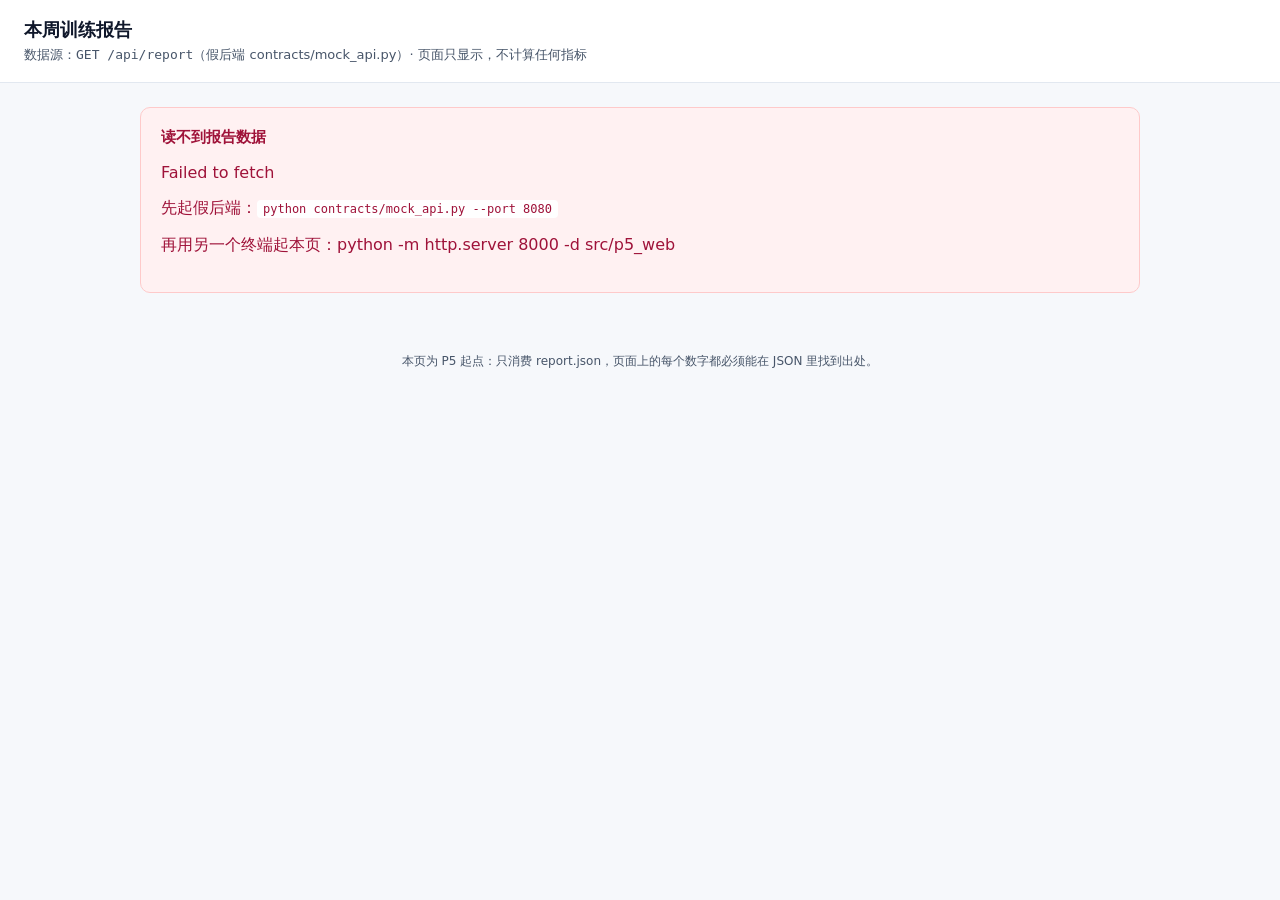
==== src/p5_web/index.html @ ac896aaf "feat(p5): 前端起点页 + P3/P4/P5 模块说明（队友今天就能开工） - src/p5_web/index.html：读 /api/report 渲染 headline/指标/风险/下周" ====
<!DOCTYPE html>
<html lang="zh-CN">
<head>
<meta charset="utf-8">
<meta name="viewport" content="width=device-width, initial-scale=1">
<title>运动生理闭环智能体 · 报告页（P5 起点）</title>
<style>
  :root { --ink:#0f172a; --soft:#475569; --line:#e2e8f0; --bg:#f6f8fb; --accent:#0b5fff;
          --high:#dc2626; --med:#d97706; --low:#059669; }
  * { box-sizing: border-box; }
  body { margin:0; font-family:"Segoe UI","Microsoft YaHei",system-ui,sans-serif; color:var(--ink); background:var(--bg); }
  header { background:#fff; border-bottom:1px solid var(--line); padding:18px 24px; }
  header h1 { margin:0; font-size:18px; }
  header p { margin:4px 0 0; color:var(--soft); font-size:13px; }
  main { max-width:1040px; margin:24px auto 60px; padding:0 20px; display:grid; gap:16px; }
  .card { background:#fff; border:1px solid var(--line); border-radius:10px; padding:20px; }
  .headline { font-size:22px; font-weight:700; line-height:1.45; margin:0 0 10px; }
  .badges { display:flex; gap:8px; flex-wrap:wrap; }
  .badge { font-size:12px; padding:3px 10px; border-radius:999px; border:1px solid var(--line); color:var(--soft); }
  .badge.high { border-color:var(--high); color:var(--high); }
  .badge.medium { border-color:var(--med); color:var(--med); }
  .badge.low { border-color:var(--low); color:var(--low); }
  .metrics { display:grid; grid-template-columns:repeat(auto-fit,minmax(150px,1fr)); gap:12px; }
  .metric { border:1px solid var(--line); border-radius:8px; padding:12px 14px; }
  .metric .k { font-size:12px; color:var(--soft); }
  .metric .v { font-size:22px; font-weight:700; margin-top:4px; }
  .metric .u { font-size:12px; color:var(--soft); margin-left:3px; font-weight:400; }
  h2 { font-size:15px; margin:0 0 14px; }
  .risk { border-left:3px solid var(--line); padding:10px 14px; margin-bottom:12px; background:#fbfcfe; border-radius:0 8px 8px 0; }
  .risk.high { border-left-color:var(--high); }
  .risk.medium { border-left-color:var(--med); }
  .risk.low { border-left-color:var(--low); }
  .risk .t { font-weight:600; margin-bottom:6px; }
  .risk .t code { font:12px ui-monospace,Consolas,monospace; background:#eef2f7; padding:1px 6px; border-radius:4px; margin-right:8px; }
  .risk .e { font-size:13px; color:var(--soft); line-height:1.6; }
  .risk .a { font-size:13px; margin-top:6px; }
  .error { border-color:#fecaca; background:#fff1f2; color:#9f1239; }
  .error code { background:#fff; padding:2px 6px; border-radius:4px; font-size:12px; }
  table { width:100%; border-collapse:collapse; font-size:13px; }
  th, td { text-align:left; padding:8px 10px; border-bottom:1px solid var(--line); }
  th { color:var(--soft); font-weight:600; }
  footer { text-align:center; color:var(--soft); font-size:12px; padding:0 20px 30px; }
</style>
</head>
<body>
<header>
  <h1>本周训练报告</h1>
  <p>数据源：<code>GET /api/report</code>（假后端 contracts/mock_api.py）· 页面只显示，不计算任何指标</p>
</header>

<main id="app">
  <section class="card"><p>正在读取 report.json …</p></section>
</main>

<footer>本页为 P5 起点：只消费 report.json，页面上的每个数字都必须能在 JSON 里找到出处。</footer>

<script>
// P5 约定：不自己算指标，只渲染 /api/report 返回的内容。
const API = "http://127.0.0.1:8080/api/report";
const app = document.getElementById("app");

const LEVEL_CN = { high: "高危", medium: "注意", low: "提示" };
const STATUS_CN = { undertrained: "训练不足", optimal: "负荷合理", high: "负荷偏高", danger: "高危" };

function el(tag, cls, text) {
  const node = document.createElement(tag);
  if (cls) node.className = cls;
  if (text !== undefined) node.textContent = text;
  return node;
}

function metricCard(label, value, unit) {
  const box = el("div", "metric");
  box.appendChild(el("div", "k", label));
  const v = el("div", "v", String(value));
  if (unit) v.appendChild(el("span", "u", unit));
  box.appendChild(v);
  return box;
}

function riskCard(risk) {
  const box = el("div", "risk " + (risk.level || "low"));
  const title = el("div", "t");
  title.appendChild(el("code", null, risk.rule_id));
  title.appendChild(document.createTextNode(risk.title || ""));
  box.appendChild(title);
  if (risk.evidence) {
    box.appendChild(el("div", "e", risk.evidence.clause + "（依据：" + risk.evidence.source + "）"));
  }
  if (risk.action) box.appendChild(el("div", "a", "→ " + risk.action));
  return box;
}

function render(report) {
  app.innerHTML = "";

  const top = el("section", "card");
  top.appendChild(el("p", "headline", report.summary.headline));
  const badges = el("div", "badges");
  badges.appendChild(el("span", "badge " + report.summary.risk_level, "风险等级：" + (LEVEL_CN[report.summary.risk_level] || report.summary.risk_level)));
  badges.appendChild(el("span", "badge", "负荷状态：" + (STATUS_CN[report.summary.load_status] || report.summary.load_status)));
  badges.appendChild(el("span", "badge", "窗口：" + report.metrics.window.start + " ~ " + report.metrics.window.end));
  top.appendChild(badges);
  app.appendChild(top);

  const m = el("section", "card");
  m.appendChild(el("h2", null, "关键指标"));
  const grid = el("div", "metrics");
  grid.appendChild(metricCard("ACWR（EWMA）", report.metrics.load.acwr_ewma.toFixed(2), ""));
  grid.appendChild(metricCard("周 TRIMP", Math.round(report.metrics.load.trimp_week), ""));
  grid.appendChild(metricCard("VO₂max", report.metrics.capacity.vo2max.value.toFixed(1), "ml/kg/min"));
  grid.appendChild(metricCard("静息心率偏差", (report.metrics.recovery.resting_hr_delta > 0 ? "+" : "") + report.metrics.recovery.resting_hr_delta, "bpm"));
  m.appendChild(grid);
  app.appendChild(m);

  const risks = el("section", "card");
  risks.appendChild(el("h2", null, "本周风险（" + report.risks.length + " 条）"));
  report.risks.forEach(r => risks.appendChild(riskCard(r)));
  app.appendChild(risks);

  const plan = el("section", "card");
  plan.appendChild(el("h2", null, "下周安排"));
  const table = el("table");
  const head = el("tr");
  ["日期", "类型", "时长(分)", "目标配速(s/km)", "依据"].forEach(h => head.appendChild(el("th", null, h)));
  table.appendChild(head);
  (report.plan.days || []).forEach(d => {
    const tr = el("tr");
    tr.appendChild(el("td", null, d.date));
    tr.appendChild(el("td", null, d.kind));
    tr.appendChild(el("td", null, String(d.duration_min)));
    tr.appendChild(el("td", null, d.target_pace_s_per_km === null ? "—" : String(d.target_pace_s_per_km)));
    tr.appendChild(el("td", null, (d.rules || []).join(" ")));
    table.appendChild(tr);
  });
  plan.appendChild(table);
  app.appendChild(plan);
}

function renderError(message) {
  app.innerHTML = "";
  const box = el("section", "card error");
  box.appendChild(el("h2", null, "读不到报告数据"));
  box.appendChild(el("p", null, message));
  const tip = el("p", null, "先起假后端：");
  tip.appendChild(el("code", null, "python contracts/mock_api.py --port 8080"));
  box.appendChild(tip);
  box.appendChild(el("p", null, "再用另一个终端起本页：python -m http.server 8000 -d src/p5_web"));
  app.appendChild(box);
}

fetch(API)
  .then(r => { if (!r.ok) throw new Error("HTTP " + r.status); return r.json(); })
  .then(render)
  .catch(err => renderError(String(err && err.message || err)));
</script>
</body>
</html>
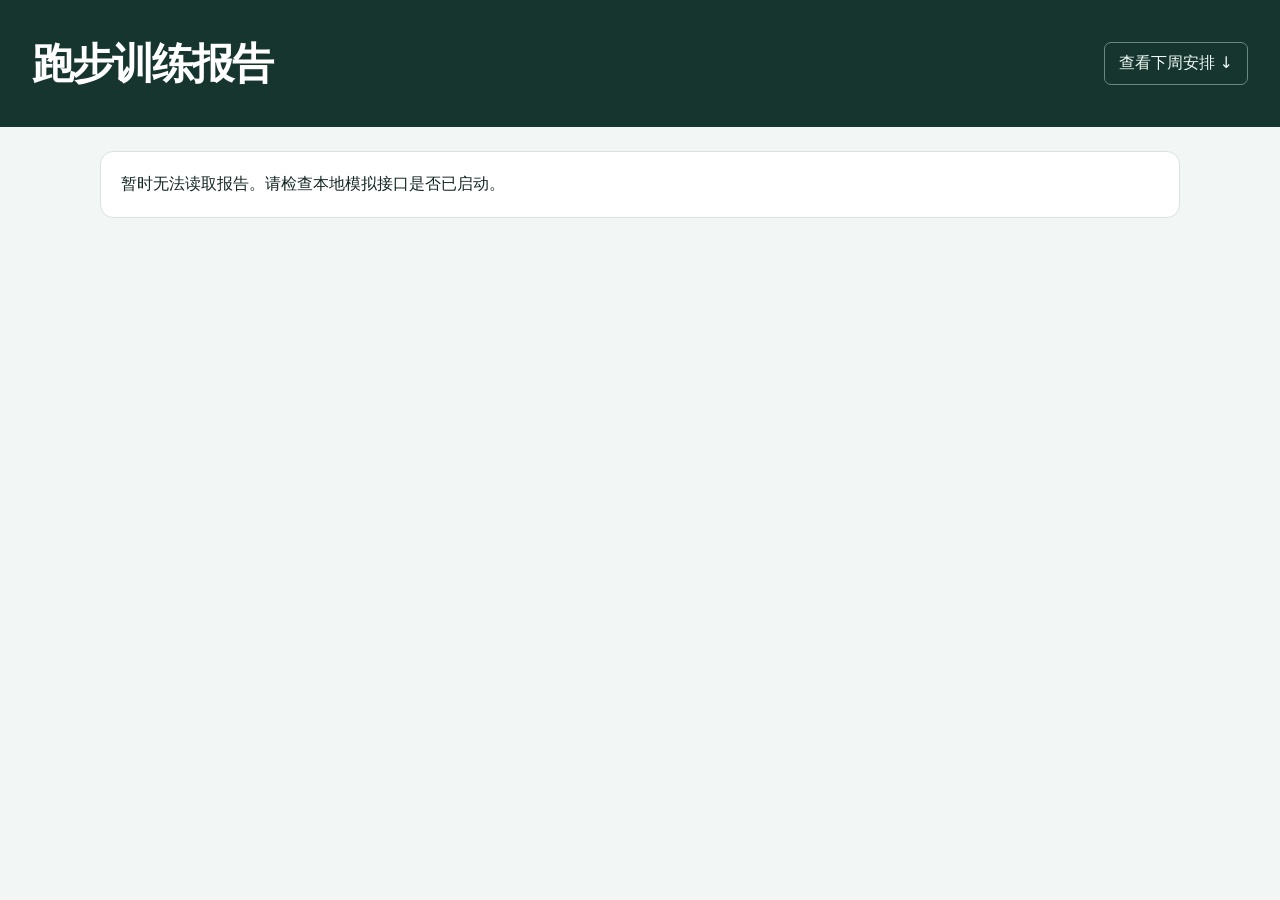
==== commit 7e1495b5: "feat(p5): add local CSV import and offline training dashboard" ====
--- a/src/p5_web/index.html
+++ b/src/p5_web/index.html
@@ -1,158 +1,81 @@
-<!DOCTYPE html>
+<!doctype html>
 <html lang="zh-CN">
 <head>
-<meta charset="utf-8">
-<meta name="viewport" content="width=device-width, initial-scale=1">
-<title>运动生理闭环智能体 · 报告页（P5 起点）</title>
-<style>
-  :root { --ink:#0f172a; --soft:#475569; --line:#e2e8f0; --bg:#f6f8fb; --accent:#0b5fff;
-          --high:#dc2626; --med:#d97706; --low:#059669; }
-  * { box-sizing: border-box; }
-  body { margin:0; font-family:"Segoe UI","Microsoft YaHei",system-ui,sans-serif; color:var(--ink); background:var(--bg); }
-  header { background:#fff; border-bottom:1px solid var(--line); padding:18px 24px; }
-  header h1 { margin:0; font-size:18px; }
-  header p { margin:4px 0 0; color:var(--soft); font-size:13px; }
-  main { max-width:1040px; margin:24px auto 60px; padding:0 20px; display:grid; gap:16px; }
-  .card { background:#fff; border:1px solid var(--line); border-radius:10px; padding:20px; }
-  .headline { font-size:22px; font-weight:700; line-height:1.45; margin:0 0 10px; }
-  .badges { display:flex; gap:8px; flex-wrap:wrap; }
-  .badge { font-size:12px; padding:3px 10px; border-radius:999px; border:1px solid var(--line); color:var(--soft); }
-  .badge.high { border-color:var(--high); color:var(--high); }
-  .badge.medium { border-color:var(--med); color:var(--med); }
-  .badge.low { border-color:var(--low); color:var(--low); }
-  .metrics { display:grid; grid-template-columns:repeat(auto-fit,minmax(150px,1fr)); gap:12px; }
-  .metric { border:1px solid var(--line); border-radius:8px; padding:12px 14px; }
-  .metric .k { font-size:12px; color:var(--soft); }
-  .metric .v { font-size:22px; font-weight:700; margin-top:4px; }
-  .metric .u { font-size:12px; color:var(--soft); margin-left:3px; font-weight:400; }
-  h2 { font-size:15px; margin:0 0 14px; }
-  .risk { border-left:3px solid var(--line); padding:10px 14px; margin-bottom:12px; background:#fbfcfe; border-radius:0 8px 8px 0; }
-  .risk.high { border-left-color:var(--high); }
-  .risk.medium { border-left-color:var(--med); }
-  .risk.low { border-left-color:var(--low); }
-  .risk .t { font-weight:600; margin-bottom:6px; }
-  .risk .t code { font:12px ui-monospace,Consolas,monospace; background:#eef2f7; padding:1px 6px; border-radius:4px; margin-right:8px; }
-  .risk .e { font-size:13px; color:var(--soft); line-height:1.6; }
-  .risk .a { font-size:13px; margin-top:6px; }
-  .error { border-color:#fecaca; background:#fff1f2; color:#9f1239; }
-  .error code { background:#fff; padding:2px 6px; border-radius:4px; font-size:12px; }
-  table { width:100%; border-collapse:collapse; font-size:13px; }
-  th, td { text-align:left; padding:8px 10px; border-bottom:1px solid var(--line); }
-  th { color:var(--soft); font-weight:600; }
-  footer { text-align:center; color:var(--soft); font-size:12px; padding:0 20px 30px; }
-</style>
+  <meta charset="utf-8">
+  <meta name="viewport" content="width=device-width, initial-scale=1">
+  <title>跑步训练报告</title>
+  <link rel="stylesheet" href="./dashboard.css">
+  <script src="./dashboard.js" defer></script>
 </head>
 <body>
-<header>
-  <h1>本周训练报告</h1>
-  <p>数据源：<code>GET /api/report</code>（假后端 contracts/mock_api.py）· 页面只显示，不计算任何指标</p>
-</header>
-
-<main id="app">
-  <section class="card"><p>正在读取 report.json …</p></section>
-</main>
-
-<footer>本页为 P5 起点：只消费 report.json，页面上的每个数字都必须能在 JSON 里找到出处。</footer>
-
-<script>
-// P5 约定：不自己算指标，只渲染 /api/report 返回的内容。
-const API = "http://127.0.0.1:8080/api/report";
-const app = document.getElementById("app");
-
-const LEVEL_CN = { high: "高危", medium: "注意", low: "提示" };
-const STATUS_CN = { undertrained: "训练不足", optimal: "负荷合理", high: "负荷偏高", danger: "高危" };
-
-function el(tag, cls, text) {
-  const node = document.createElement(tag);
-  if (cls) node.className = cls;
-  if (text !== undefined) node.textContent = text;
-  return node;
-}
-
-function metricCard(label, value, unit) {
-  const box = el("div", "metric");
-  box.appendChild(el("div", "k", label));
-  const v = el("div", "v", String(value));
-  if (unit) v.appendChild(el("span", "u", unit));
-  box.appendChild(v);
-  return box;
-}
-
-function riskCard(risk) {
-  const box = el("div", "risk " + (risk.level || "low"));
-  const title = el("div", "t");
-  title.appendChild(el("code", null, risk.rule_id));
-  title.appendChild(document.createTextNode(risk.title || ""));
-  box.appendChild(title);
-  if (risk.evidence) {
-    box.appendChild(el("div", "e", risk.evidence.clause + "（依据：" + risk.evidence.source + "）"));
-  }
-  if (risk.action) box.appendChild(el("div", "a", "→ " + risk.action));
-  return box;
-}
-
-function render(report) {
-  app.innerHTML = "";
-
-  const top = el("section", "card");
-  top.appendChild(el("p", "headline", report.summary.headline));
-  const badges = el("div", "badges");
-  badges.appendChild(el("span", "badge " + report.summary.risk_level, "风险等级：" + (LEVEL_CN[report.summary.risk_level] || report.summary.risk_level)));
-  badges.appendChild(el("span", "badge", "负荷状态：" + (STATUS_CN[report.summary.load_status] || report.summary.load_status)));
-  badges.appendChild(el("span", "badge", "窗口：" + report.metrics.window.start + " ~ " + report.metrics.window.end));
-  top.appendChild(badges);
-  app.appendChild(top);
-
-  const m = el("section", "card");
-  m.appendChild(el("h2", null, "关键指标"));
-  const grid = el("div", "metrics");
-  grid.appendChild(metricCard("ACWR（EWMA）", report.metrics.load.acwr_ewma.toFixed(2), ""));
-  grid.appendChild(metricCard("周 TRIMP", Math.round(report.metrics.load.trimp_week), ""));
-  grid.appendChild(metricCard("VO₂max", report.metrics.capacity.vo2max.value.toFixed(1), "ml/kg/min"));
-  grid.appendChild(metricCard("静息心率偏差", (report.metrics.recovery.resting_hr_delta > 0 ? "+" : "") + report.metrics.recovery.resting_hr_delta, "bpm"));
-  m.appendChild(grid);
-  app.appendChild(m);
-
-  const risks = el("section", "card");
-  risks.appendChild(el("h2", null, "本周风险（" + report.risks.length + " 条）"));
-  report.risks.forEach(r => risks.appendChild(riskCard(r)));
-  app.appendChild(risks);
-
-  const plan = el("section", "card");
-  plan.appendChild(el("h2", null, "下周安排"));
-  const table = el("table");
-  const head = el("tr");
-  ["日期", "类型", "时长(分)", "目标配速(s/km)", "依据"].forEach(h => head.appendChild(el("th", null, h)));
-  table.appendChild(head);
-  (report.plan.days || []).forEach(d => {
-    const tr = el("tr");
-    tr.appendChild(el("td", null, d.date));
-    tr.appendChild(el("td", null, d.kind));
-    tr.appendChild(el("td", null, String(d.duration_min)));
-    tr.appendChild(el("td", null, d.target_pace_s_per_km === null ? "—" : String(d.target_pace_s_per_km)));
-    tr.appendChild(el("td", null, (d.rules || []).join(" ")));
-    table.appendChild(tr);
-  });
-  plan.appendChild(table);
-  app.appendChild(plan);
-}
-
-function renderError(message) {
-  app.innerHTML = "";
-  const box = el("section", "card error");
-  box.appendChild(el("h2", null, "读不到报告数据"));
-  box.appendChild(el("p", null, message));
-  const tip = el("p", null, "先起假后端：");
-  tip.appendChild(el("code", null, "python contracts/mock_api.py --port 8080"));
-  box.appendChild(tip);
-  box.appendChild(el("p", null, "再用另一个终端起本页：python -m http.server 8000 -d src/p5_web"));
-  app.appendChild(box);
-}
-
-fetch(API)
-  .then(r => { if (!r.ok) throw new Error("HTTP " + r.status); return r.json(); })
-  .then(render)
-  .catch(err => renderError(String(err && err.message || err)));
-</script>
+  <header class="masthead">
+    <div class="masthead-inner">
+      <h1>跑步训练报告</h1>
+      <a class="jump" href="#weekly">查看下周安排 <span aria-hidden="true">↓</span></a>
+    </div>
+  </header>
+  <main class="workspace">
+    <aside class="sidebar">
+      <section class="panel controls" id="local-controls" hidden>
+        <h2>离线演示</h2>
+        <div class="actions">
+          <button class="primary" type="button" id="demo">运行草案演示</button>
+          <button type="button" id="review">运行复核演示</button>
+        </div>
+        <details class="import-box">
+          <summary>导入自己的 CSV</summary>
+          <form id="csv-form">
+            <label>CSV 文件 <input required type="file" accept=".csv,text/csv" name="csv"></label>
+            <div class="field-grid">
+              <label>计算截止日 <input required type="date" name="as_of"></label>
+              <label>数据起始日 <input type="date" name="history_start"></label>
+              <label>静息心率 <input required type="number" name="resting_hr" inputmode="numeric"></label>
+              <label>个人最大心率 <input required type="number" name="max_hr" inputmode="numeric"></label>
+            </div>
+            <label>TRIMP 系数 <select name="trimp_profile" required><option value="">请选择</option><option value="female">女性系数</option><option value="male">男性系数</option></select></label>
+            <details class="supplements">
+              <summary>来源与补充资料</summary>
+              <label>CSV 来源 <select name="source"><option value="auto">自动识别</option><option value="middle">中间格式</option><option value="garmin">Garmin</option><option value="huawei">华为</option></select></label>
+              <label>匿名 ID <input name="athlete" value="anon_01" maxlength="40" pattern="[A-Za-z0-9_\-]+"></label>
+              <label>补充量测 JSON <input type="file" accept=".json,application/json" name="measurements"></label>
+              <label>规则上下文 JSON <input type="file" accept=".json,application/json" name="context"></label>
+            </details>
+            <button class="primary" type="submit">导入并生成报告</button>
+          </form>
+        </details>
+        <p id="run-status" class="run-status" role="status" aria-live="polite"></p>
+      </section>
+      <section id="quality" class="panel" hidden>
+        <h2>导入体检</h2><dl id="quality-stats" class="quality-stats"></dl>
+      </section>
+      <section class="panel" id="followup" hidden>
+        <h2>需要补充的信息</h2>
+        <form id="answer-form"><div id="questions"></div><button class="primary" type="submit">提交答复并复算</button></form>
+        <p id="question-note" class="muted"></p>
+      </section>
+    </aside>
+    <section class="report" id="report" aria-label="训练分析">
+      <p id="initial-error" class="panel" role="alert" hidden></p>
+      <section class="panel overview" id="overview" hidden>
+        <div class="overview-top"><div><p id="window" class="eyebrow"></p><h2 id="headline"></h2></div><span class="pill" id="decision"></span></div>
+        <div class="metrics" id="metrics"></div>
+      </section>
+      <section class="panel" id="load-panel" hidden>
+        <div class="section-title"><h2>训练负荷趋势</h2><span class="eyebrow">逐日 TRIMP</span></div>
+        <div class="chart"><canvas id="load-chart" aria-label="逐日训练负荷折线图" role="img"></canvas><p id="chart-empty" class="empty" hidden>暂无可用的负荷记录。</p></div>
+        <p class="muted">断点表示当日负荷未知，零值表示已确认无训练负荷。</p>
+        <details id="load-values"><summary>查看逐日数值</summary><ul id="load-list" class="load-list"></ul></details>
+      </section>
+      <section class="panel" id="risk-panel" hidden>
+        <div class="section-title"><h2>信号与依据</h2><span class="eyebrow" id="risk-count"></span></div>
+        <div id="risk-list"></div>
+      </section>
+      <section class="panel" id="weekly" hidden>
+        <div class="section-title"><h2>下周安排</h2><span class="eyebrow" id="week-start"></span></div>
+        <div id="week-content"></div>
+        <details id="attempts" hidden><summary>查看计划自检记录</summary><div id="attempt-list"></div></details>
+      </section>
+    </section>
+  </main>
 </body>
 </html>
--- a/src/p5_web/dashboard.css
+++ b/src/p5_web/dashboard.css
@@ -0,0 +1,98 @@
+:root {
+  color-scheme: light;
+  --ink: #142724;
+  --muted: #526866;
+  --paper: #f2f6f4;
+  --white: #fff;
+  --line: #d7e3de;
+  --brand: #0d6957;
+  --mint: #e8f6ed;
+  --warn: #8e451c;
+  --warn-bg: #fff2e5;
+  font-family: "Microsoft YaHei", "PingFang SC", system-ui, sans-serif;
+}
+*, *::before, *::after { box-sizing: border-box; }
+[hidden] { display: none !important; }
+body { margin: 0; background: var(--paper); color: var(--ink); line-height: 1.55; }
+h1, h2, h3, p { margin: 0; }
+h2 { font-size: 1.15rem; }
+h3 { font-size: 1rem; }
+a, button, input, select, summary { outline-offset: 4px; }
+:focus-visible { outline: 2px solid #187c68; }
+.masthead { background: #16352f; color: #fff; }
+.masthead-inner, .workspace { width: min(1380px, calc(100% - 64px)); margin: auto; }
+.masthead-inner { min-height: 127px; display: flex; align-items: center; justify-content: space-between; gap: 16px; }
+.masthead h1 { font-size: clamp(1.75rem, 4vw, 2.65rem); letter-spacing: -.045em; }
+.eyebrow { color: var(--muted); font-size: .8rem; font-weight: 650; letter-spacing: .06em; }
+.jump { color: #eefaf3; text-decoration: none; border: 1px solid #678a7e; padding: 8px 14px; border-radius: 7px; white-space: nowrap; }
+.workspace { display: grid; grid-template-columns: minmax(240px, 300px) minmax(0, 1fr); gap: 22px; padding: 24px 0 56px; }
+.sidebar, .report { min-width: 0; display: flex; flex-direction: column; gap: 16px; }
+.workspace.readonly { grid-template-columns: minmax(0, 1fr); max-width: 1080px; }
+.workspace.readonly .sidebar { display: none; }
+.panel { background: var(--white); border: 1px solid var(--line); border-radius: 13px; padding: 20px; }
+.actions { display: grid; gap: 8px; margin: 12px 0; }
+button { font: inherit; font-size: .9rem; font-weight: 650; color: var(--brand); border: 1px solid #adccc2; background: var(--white); padding: 8px 12px; border-radius: 7px; cursor: pointer; }
+button.primary { background: var(--brand); color: #fff; border-color: var(--brand); }
+button:hover:not(:disabled) { filter: brightness(.94); }
+button:disabled { cursor: progress; opacity: .65; }
+details > summary { cursor: pointer; color: var(--brand); font-weight: 650; }
+.import-box { border-top: 1px solid var(--line); padding-top: 12px; }
+form { display: grid; gap: 10px; margin-top: 12px; }
+label { display: grid; gap: 4px; min-width: 0; color: var(--muted); font-size: .82rem; }
+input, select { width: 100%; min-width: 0; padding: 7px; border: 1px solid var(--line); border-radius: 5px; background: #fff; font: inherit; color: var(--ink); }
+.field-grid { display: grid; grid-template-columns: 1fr 1fr; gap: 8px; }
+.supplements label, #questions label { margin-top: 8px; }
+.run-status, .muted { font-size: .84rem; color: var(--muted); }
+.run-status:not(:empty), #question-note:not(:empty) { margin-top: 10px; }
+.run-status.error { color: #9b3026; }
+.quality-stats { display: grid; grid-template-columns: 1fr 1fr; gap: 8px; margin: 12px 0 0; }
+.quality-stats div { background: var(--paper); border-radius: 8px; padding: 6px 10px; }
+.quality-stats dt { color: var(--muted); font-size: .8rem; }
+.quality-stats dd { margin: 0; font-weight: 700; }
+.overview { border-top: 3px solid var(--brand); }
+.overview-top, .section-title { display: flex; align-items: flex-start; justify-content: space-between; gap: 12px; margin-bottom: 15px; }
+.overview h2 { margin-top: 3px; font-size: clamp(1.2rem, 2vw, 1.6rem); }
+.pill { display: inline-block; flex-shrink: 0; border-radius: 20px; padding: 3px 10px; background: var(--mint); color: var(--brand); font-size: .79rem; font-weight: 650; }
+.pill.hold { background: var(--warn-bg); color: var(--warn); }
+.pill.pending { background: var(--paper); color: var(--muted); }
+.metrics { display: grid; grid-template-columns: repeat(4, minmax(0, 1fr)); gap: 9px; }
+.metric { border-radius: 8px; background: var(--paper); padding: 11px; min-width: 0; }
+.metric-label { color: var(--muted); font-size: .8rem; }
+.metric-value { font-size: clamp(1.06rem, 2vw, 1.55rem); font-weight: 700; font-variant-numeric: tabular-nums; overflow-wrap: anywhere; }
+.metric-unit { color: var(--muted); font-size: .72rem; font-weight: 500; }
+.chart { min-height: 190px; }
+#load-chart { display: block; width: 100%; height: 190px; }
+.empty { color: var(--muted); background: var(--paper); padding: 12px; border-radius: 7px; }
+.chart .empty { min-height: 110px; }
+#load-values, #attempts { margin-top: 12px; border-top: 1px solid var(--line); padding-top: 9px; }
+.load-list { list-style: none; padding: 0; display: grid; grid-template-columns: repeat(auto-fit, minmax(115px, 1fr)); gap: 5px; font-size: .8rem; }
+.signal { border: 1px solid var(--line); border-radius: 8px; padding: 9px 12px; margin-top: 7px; }
+.signal p { margin-top: 7px; font-size: .88rem; overflow-wrap: anywhere; }
+.signal.high { border-left: 4px solid #b8642a; }
+.signal.medium { border-left: 4px solid #b78a2d; }
+.signal.low { border-left: 4px solid var(--brand); }
+code { color: var(--brand); font-weight: 650; }
+.calendar { display: grid; grid-template-columns: repeat(7, minmax(0, 1fr)); gap: 7px; }
+.day { background: var(--paper); border-radius: 8px; padding: 8px; min-width: 0; font-size: .8rem; overflow-wrap: anywhere; }
+.day.easy { background: var(--mint); }
+.day h3 { margin: 3px 0; }
+.day details { margin-top: 5px; }
+.day p { margin-top: 3px; }
+.attempt { margin-top: 9px; color: var(--muted); font-size: .85rem; }
+.plan-note { margin-top: 9px; }
+@media (max-width: 960px) {
+  .masthead-inner, .workspace { width: calc(100% - 32px); }
+  .workspace { grid-template-columns: minmax(210px, 245px) minmax(0, 1fr); gap: 12px; }
+  .calendar { grid-template-columns: repeat(4, minmax(0, 1fr)); }
+  .metrics { grid-template-columns: repeat(2, minmax(0, 1fr)); }
+}
+@media (max-width: 680px) {
+  .masthead-inner, .workspace { width: calc(100% - 24px); }
+  .masthead-inner { min-height: 98px; }
+  .jump { font-size: .78rem; padding: 7px; }
+  .workspace { display: flex; flex-direction: column; gap: 12px; padding-top: 12px; }
+  .panel { padding: 14px; }
+  .actions { grid-template-columns: 1fr 1fr; }
+  .calendar { grid-template-columns: repeat(2, minmax(0, 1fr)); }
+  .overview-top { flex-wrap: wrap; }
+}
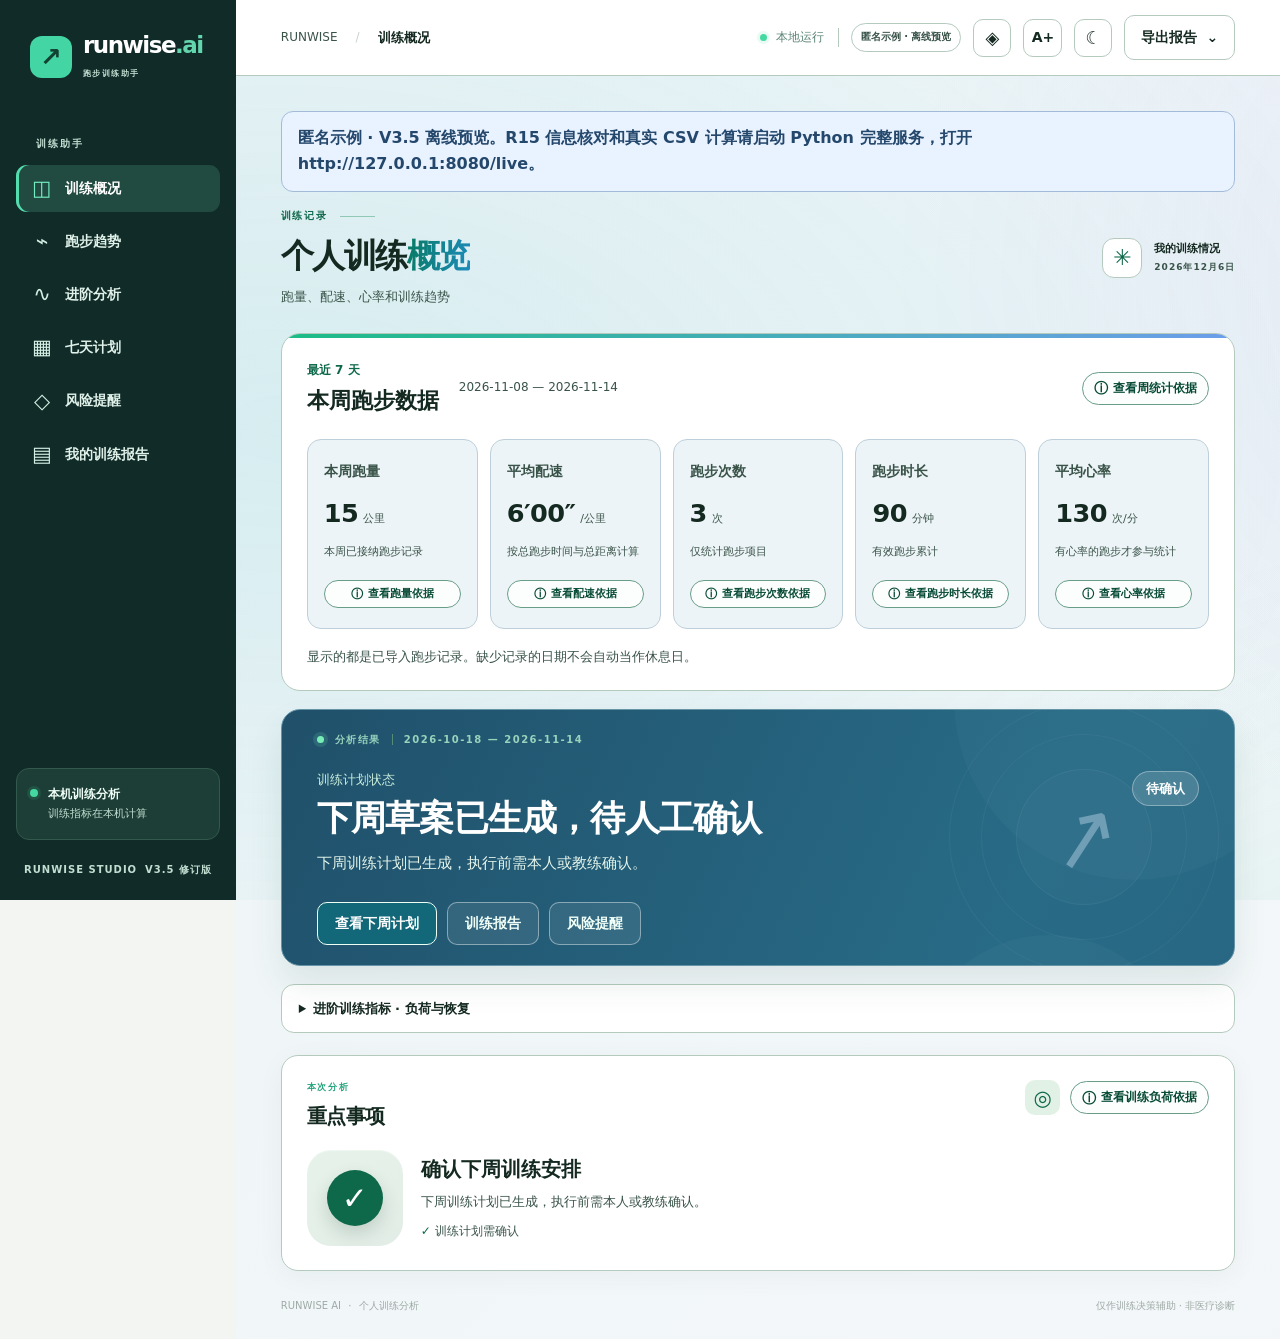
==== commit c932011b: "Release RunWise V3.5 with plan data completion" ====
--- a/src/p5_web/index.html
+++ b/src/p5_web/index.html
@@ -2,80 +2,3185 @@
 <html lang="zh-CN">
 <head>
   <meta charset="utf-8">
-  <meta name="viewport" content="width=device-width, initial-scale=1">
-  <title>跑步训练报告</title>
-  <link rel="stylesheet" href="./dashboard.css">
-  <script src="./dashboard.js" defer></script>
-</head>
+  <meta name="viewport" content="width=device-width, initial-scale=1, viewport-fit=cover">
+  <meta name="theme-color" content="#0d1b27">
+  <meta name="description" content="RunWise AI 跑步训练助手：训练负荷、风险评估、7 天计划及训练报告。">
+  <title>RunWise AI · 跑步训练助手 V3.5 修订版</title>
+
+
+  <style>
+:root{color-scheme:light;--bg:#f5f7f6;--surface:#fff;--surface-2:#f7f9f8;--text:#1d302d;--muted:#7e8b87;--line:#e5ece9;--brand:#158b70;--brand-2:#0b674f;--mint:#e8f8f1;--amber:#ba773d;--warn-bg:#fff3e7;--red:#c35c57;--shadow:0 5px 28px rgba(24,54,46,.045);--radius:17px;font-family:Inter,"PingFang SC","Microsoft YaHei",system-ui,-apple-system,sans-serif;font-size:14px}
+*,:before,:after{box-sizing:border-box}html{scroll-behavior:smooth;scroll-padding-top:95px}body{margin:0;background:var(--bg);color:var(--text);line-height:1.55}h1,h2,h3,p,dl{margin:0}a{color:inherit;text-decoration:none}button,input,select{font:inherit}button{cursor:pointer}button:disabled{opacity:.48;cursor:not-allowed}button:not(:disabled),.nav-link,.day,.metric,.brand{transition:background .2s ease,transform .2s ease,box-shadow .2s ease,color .2s ease,border-color .2s ease}button:active:not(:disabled){transform:scale(.975)}:focus-visible{outline:3px solid #60c9a4;outline-offset:3px}[hidden]{display:none!important}.skip-link{position:absolute;top:-60px;left:20px;z-index:50;background:white;padding:12px}.skip-link:focus{top:12px}
+.app-shell{display:grid;grid-template-columns:236px minmax(0,1fr);min-height:100vh}.app-sidebar{background:#102b28;color:#c5d7d1;display:flex;flex-direction:column;position:sticky;top:0;height:100vh;padding:34px 16px 22px;z-index:12}.brand{display:flex;align-items:center;gap:11px;padding:0 14px 55px;color:white}.brand-mark{display:grid;place-items:center;background:#43d5a4;border-radius:12px;color:#124232;font-size:26px;font-weight:900;width:42px;height:42px;line-height:1}.brand b{font-size:23px;font-weight:850;letter-spacing:-1.5px;line-height:1}.brand-ai{color:#64d6ae}.brand small{display:block;font-size:8px;color:#85a89b;letter-spacing:1.45px;margin-top:6px;font-weight:700}.nav-caption{font-size:10px;color:#6f988a;padding:0 20px 13px;letter-spacing:2px;font-weight:700}.side-nav{display:grid;gap:6px}.nav-link{padding:12px 15px;border-radius:11px;display:flex;align-items:center;gap:12px;font-size:13px;font-weight:600;color:#a9c1b8}.nav-link:hover,.nav-link.active{color:#fff;background:#214b40}.nav-link.active{box-shadow:inset 3px 0 #54dcae}.nav-icon{font-family:system-ui;font-size:21px;font-weight:400;line-height:1;width:22px;text-align:center;color:#9cbbac}.nav-link.active .nav-icon{color:#73edc0}.sidebar-bottom{margin-top:auto}.side-note{background:#1c3e36;border:1px solid #32594b;border-radius:13px;display:flex;align-items:flex-start;gap:10px;padding:16px 13px;font-size:12px;font-weight:700;line-height:1.55}.side-note small{font-size:11px;color:#8db2a4;font-weight:400}.online-dot{display:inline-block;flex:0 0 auto;width:8px;height:8px;background:#44d9a1;box-shadow:0 0 0 3px rgba(68,217,161,.13);border-radius:50%;margin-top:4px}.side-footer{display:flex;justify-content:space-between;margin-top:22px;padding:0 8px;color:#668b7f;font-size:10px;font-weight:700;letter-spacing:1px}
+.main-column{min-width:0}.topbar{height:76px;background:var(--surface);border-bottom:1px solid var(--line);padding:0 clamp(20px,3.5vw,64px);display:flex;align-items:center;justify-content:space-between;gap:16px}.topbar-title,.top-actions{display:flex;align-items:center;gap:18px}.topbar-title{font-size:12px;white-space:nowrap}.topbar-title strong{font-weight:750;font-size:13px}.crumb{color:#8c9b95}.crumb-slash{color:#c7d3cf}.top-actions{gap:12px}.local-indicator{display:inline-flex;align-items:center;gap:9px;color:#5a8274;font-size:12px;padding-right:14px;border-right:1px solid var(--line)}.local-indicator .online-dot{margin:0;width:7px;height:7px}.icon-button{border:1px solid var(--line);border-radius:10px;display:grid;place-items:center;color:var(--text);background:var(--surface);width:38px;height:38px;font-size:18px}.icon-button:hover,.button-outline:hover{background:var(--surface-2)}.button{border:1px solid transparent;border-radius:10px;padding:10px 16px;font-size:12px;display:inline-flex;justify-content:center;align-items:center;gap:9px;font-weight:750;white-space:nowrap}.button-primary{background:var(--brand);color:#fff;box-shadow:0 5px 15px #189b7850}.button-primary:hover{background:var(--brand-2);transform:translateY(-1px)}.button-soft{background:var(--mint);color:var(--brand-2);border-color:#c6ebdc}.button-soft:hover{background:#d4f1e5}.button-outline{background:var(--surface);border-color:var(--line);color:var(--text)}.export-wrap{position:relative}.export-menu{position:absolute;z-index:15;right:0;top:45px;width:205px;background:var(--surface);padding:7px;border-radius:12px;border:1px solid var(--line);box-shadow:0 18px 40px #102b2825}.export-menu button{display:block;padding:10px;width:100%;border:0;background:none;text-align:left;border-radius:8px;color:var(--text);font-size:12px}.export-menu button:hover{background:var(--surface-2)}.mobile-menu,.mobile-nav{display:none}
+.main-content{max-width:1560px;padding:35px clamp(20px,3.5vw,64px) 24px;margin:auto}.page-intro{display:flex;justify-content:space-between;align-items:center;margin-bottom:25px;gap:20px}.eyebrow{font-size:10px;letter-spacing:1.7px;font-weight:750;color:var(--muted)}.overline{color:var(--brand);display:flex;align-items:center;gap:12px}.overline-rule{width:35px;height:1px;background:#8fc9b5}.page-intro h1{font-size:clamp(23px,2.6vw,35px);letter-spacing:-1.5px;line-height:1.4;font-weight:860;margin:9px 0 6px}.page-intro h1 span{color:var(--brand)}.intro-sub{color:var(--muted);font-size:12px}.intro-meta{display:flex;align-items:center;gap:12px;white-space:nowrap;color:var(--text);font-weight:700;font-size:11px;line-height:1.6}.intro-meta small{color:var(--muted);font-size:9px;letter-spacing:1px}.mini-sun{border:1px solid var(--line);background:var(--surface);width:40px;height:40px;display:grid;place-items:center;border-radius:12px;color:var(--brand);font-size:22px}.control-ribbon{background:var(--surface);border:1px solid var(--line);box-shadow:var(--shadow);border-radius:14px;display:flex;align-items:center;justify-content:space-between;flex-wrap:wrap;gap:12px;padding:13px 17px;margin-bottom:18px}.ribbon-heading{display:flex;gap:11px;align-items:center}.ribbon-heading strong{font-size:12px;display:block}.ribbon-heading small{display:block;font-size:11px;color:var(--muted)}.ribbon-icon{width:33px;height:33px;display:grid;place-items:center;border-radius:10px;background:var(--mint);color:var(--brand);font-size:18px}.ribbon-actions{display:flex;gap:8px}.run-status{color:var(--brand);font-size:12px;flex-basis:100%;min-height:0}.run-status:empty{display:none}.run-status.error{color:var(--red)}.notice{padding:14px;margin-bottom:15px;border-radius:12px}.notice.danger{background:#fff0ed;color:#aa3d37}
+.overview-layout{display:grid;gap:18px;margin-bottom:18px}.decision-hero{min-height:235px;background:linear-gradient(110deg,#103b31 0%,#15684f 58%,#278c68 100%);color:white;border-radius:19px;position:relative;overflow:hidden;padding:28px 37px;box-shadow:0 18px 34px #11463318}.hero-content{position:relative;z-index:2;max-width:74%}.hero-kicker{color:#98d3bc;font-size:10px;font-weight:700;letter-spacing:1.5px;display:flex;align-items:center;gap:11px;flex-wrap:wrap}.hero-pulse{width:7px;height:7px;border-radius:50%;background:#78edb8;box-shadow:0 0 0 4px #78edb825}.hero-divider{height:11px;width:1px;background:#578d78}.hero-head{display:flex;gap:22px;align-items:flex-start;margin-top:21px}.hero-label{color:#acd5c1;font-size:12px;margin-bottom:6px}.hero-head h2{font-size:clamp(23px,3vw,34px);letter-spacing:-.8px;font-weight:760;line-height:1.4}.hero-desc{font-size:12px;color:#c2e3d4;max-width:500px;margin-top:10px}.hero-status{flex:none;background:#ffffff20;color:#effff7;padding:6px 11px;border:1px solid #ffffff33;border-radius:999px;font-size:11px;font-weight:700;margin-top:2px}.hero-status.hold{background:#bd724942;color:#ffedd4}.hero-status.pending{background:#ffffff1a}.hero-cta{margin-top:20px;display:flex;align-items:center;gap:20px}.hero-action{background:#e9fff1;color:#176447;display:inline-flex;gap:21px;align-items:center;padding:9px 13px;border-radius:8px;font-size:12px;font-weight:800}.hero-action:hover{background:white;transform:translateY(-1px)}.hero-secondary{font-size:12px;color:#d2efdf;font-weight:650}.hero-decor{position:absolute;border-radius:50%;background:#fff;opacity:.025}.hero-decor-one{width:360px;height:360px;right:-80px;top:-190px}.hero-decor-two{width:270px;height:270px;right:50px;bottom:-240px}.hero-art{position:absolute;right:0;top:0;bottom:0;width:300px;pointer-events:none;display:grid;place-items:center}.hero-ring{border:1px solid #ffffff22;position:absolute;border-radius:50%}.ring-a{width:270px;height:270px}.ring-b{width:206px;height:206px}.ring-c{width:136px;height:136px;background:#ffffff0e}.hero-art-core{font-size:85px;font-weight:200;line-height:1;color:#9fe4c3;transform:rotate(-12deg)}
+.metrics{display:grid;grid-template-columns:repeat(4,minmax(0,1fr));gap:14px}.metric{background:var(--surface);border:1px solid var(--line);border-radius:15px;padding:20px 18px 18px;min-width:0;box-shadow:var(--shadow);position:relative}.metric:hover{transform:translateY(-3px);box-shadow:0 13px 30px #204c3d15}.metric-label{font-size:12px;color:var(--muted);font-weight:650}.metric-value{font-size:clamp(21px,2.15vw,29px);font-weight:810;letter-spacing:-1.2px;font-variant-numeric:tabular-nums;margin-top:9px;line-height:1.45;overflow-wrap:anywhere}.metric-unit{font-size:11px;font-weight:500;color:var(--muted);letter-spacing:0}.metric-footer{display:flex;align-items:center;gap:7px;margin-top:11px;color:var(--muted);font-size:10px}.metric-mini-icon{position:absolute;right:16px;top:16px;width:27px;height:27px;border-radius:9px;display:grid;place-items:center;background:#e8f8f1;color:var(--brand);font-size:16px}
+.content-grid{display:grid;grid-template-columns:minmax(0,1.9fr) minmax(245px,1fr);gap:17px;align-items:stretch}.full-span{grid-column:1/-1}.panel{background:var(--surface);border:1px solid var(--line);border-radius:var(--radius);padding:24px 25px;box-shadow:var(--shadow);min-width:0}.section-header{display:flex;justify-content:space-between;align-items:flex-start;gap:12px;margin-bottom:20px}.section-eyebrow{font-size:9px;color:#24a47d;letter-spacing:1.7px;font-weight:850;margin-bottom:7px}.section-header h2{font-size:18px;letter-spacing:-.5px;line-height:1.4;font-weight:800}.section-sub{font-size:11px;color:var(--muted);margin-top:6px}.section-tag{background:#eaf7f1;color:var(--brand);border-radius:6px;padding:3px 6px;font-size:9px;font-weight:850;vertical-align:middle;letter-spacing:0}.segment{display:flex;gap:4px;background:var(--surface-2);padding:4px;border:1px solid var(--line);border-radius:10px;white-space:nowrap}.segment button{border:0;background:transparent;padding:6px 9px;border-radius:7px;color:var(--muted);font-size:11px;font-weight:700}.segment button.selected{color:var(--brand-2);background:var(--surface);box-shadow:0 1px 7px #1c40320d}
+.chart-wrap{position:relative;min-height:245px}#load-chart{display:block;width:100%;height:245px;cursor:crosshair}.chart-tooltip{pointer-events:none;position:absolute;z-index:5;background:#193a33;color:#fff;border:1px solid #426659;border-radius:9px;padding:9px 12px;min-width:123px;font-size:11px;box-shadow:0 10px 20px #193a3330}.chart-tooltip strong{display:block;font-size:15px;margin-top:2px}.chart-bottom{display:flex;justify-content:space-between;gap:10px;color:var(--muted);font-size:10px;flex-wrap:wrap;margin-top:8px}.chart-bottom span:first-child{color:var(--text);font-weight:700}.legend-dot{display:inline-block;background:#20a37e;border-radius:50%;height:8px;width:8px;margin-right:7px}.empty{background:var(--surface-2);border:1px dashed var(--line);padding:18px;border-radius:10px;color:var(--muted);font-size:12px}.disclosure{margin-top:18px;border-top:1px solid var(--line);padding-top:13px}.disclosure summary{cursor:pointer;color:var(--brand);font-weight:700;font-size:12px;list-style:none}.disclosure summary:before{content:'+';margin-right:8px}.disclosure[open] summary:before{content:'−'}.disclosure summary::-webkit-details-marker{display:none}.load-list{display:grid;grid-template-columns:repeat(auto-fit,minmax(122px,1fr));gap:7px;padding:0;margin:13px 0;list-style:none;color:var(--muted);font-size:11px}.load-list li{background:var(--surface-2);border-radius:7px;padding:7px}
+.panel-icon{width:35px;height:35px;border-radius:10px;background:var(--mint);color:var(--brand);display:grid;place-items:center;font-size:21px}.focus-panel{display:flex;flex-direction:column}.focus-graphic{height:107px;background:radial-gradient(circle at 50% 48%,#d6f6e5 0,#d6f6e5 23%,#edfbf4 24%,#edfbf4 38%,transparent 39%);display:grid;place-items:center}.focus-graphic span{display:grid;place-items:center;background:var(--brand);color:white;border-radius:50%;width:49px;height:49px;font-size:29px}.focus-graphic.hold span{background:#c1814e}.focus-graphic.pending span{background:#9cafa7}.focus-panel h3{font-size:16px;margin:10px 0 7px}.focus-panel>p{font-size:12px;color:var(--muted);line-height:1.8}.focus-divider{height:1px;background:var(--line);margin:auto 0 13px}.focus-caption{font-size:10px!important}.tiny-check{color:var(--brand);font-weight:800}
+.panel-pill{display:inline-flex;border:1px solid var(--line);border-radius:50px;padding:5px 11px;color:var(--muted);font-size:11px;font-weight:700;white-space:nowrap;background:var(--surface-2)}.calendar{display:grid;grid-template-columns:repeat(7,minmax(0,1fr));gap:10px}.day{border:1px solid var(--line);background:var(--surface-2);border-radius:12px;min-width:0;padding:15px 10px;text-align:left;min-height:150px;display:flex;flex-direction:column;gap:7px;color:var(--text);width:100%}.day:hover,.day:focus-visible{border-color:#5ccba5;transform:translateY(-3px);box-shadow:0 12px 18px #164d3620}.day.easy{background:#effaf4;border-color:#d3eadf}.day .day-top{font-size:10px;color:var(--muted);font-weight:650;display:flex;justify-content:space-between}.day-symbol{display:grid;place-items:center;border-radius:10px;width:33px;height:33px;font-size:19px;background:#e8eeeb;color:#83988e}.day.easy .day-symbol{background:#d8f3e3;color:var(--brand)}.day strong{font-size:13px;line-height:1.4}.day small{font-size:10px;color:var(--muted)}.day .day-value{margin-top:auto;color:var(--brand-2);font-weight:750;font-size:11px}.plan-bottom{display:flex;justify-content:space-between;gap:12px;align-items:center;color:var(--muted);font-size:10px;margin-top:16px}.text-button{border:0;padding:0;background:none;color:var(--brand);font-size:11px;font-weight:750;white-space:nowrap}.text-button:hover{text-decoration:underline}.hold-message{background:var(--warn-bg);border:1px solid #f1d9be;border-radius:12px;padding:19px;display:flex;gap:13px;align-items:start}.hold-symbol{font-size:24px;color:var(--amber)}.hold-message strong{font-size:14px}.hold-message p{color:#966a42;font-size:12px;margin-top:5px}.plan-note{font-size:10px;color:var(--muted);margin-top:10px}
+.attempt-timeline{display:grid;gap:0}.timeline-entry{display:grid;grid-template-columns:31px 1fr;gap:14px}.timeline-rail{display:flex;flex-direction:column;align-items:center}.timeline-bullet{height:29px;width:29px;border-radius:50%;display:grid;place-items:center;font-weight:800;color:#fff;background:#8caa9e}.timeline-entry.failed .timeline-bullet{background:#cd895a}.timeline-entry.passed .timeline-bullet{background:var(--brand)}.timeline-line{width:2px;background:#e1ece6;min-height:20px;flex:1}.timeline-entry:last-child .timeline-line{background:transparent}.timeline-body{padding:1px 0 20px}.timeline-entry:last-child .timeline-body{padding-bottom:0}.timeline-head{display:flex;justify-content:space-between;align-items:center;gap:10px}.timeline-head strong{font-size:13px}.timeline-badge{border-radius:30px;padding:4px 9px;color:var(--brand);background:var(--mint);font-weight:750;font-size:10px}.timeline-entry.failed .timeline-badge{color:#ab6635;background:var(--warn-bg)}.timeline-body p{color:var(--muted);font-size:11px;margin-top:6px}.timeline-body b{font-size:21px;letter-spacing:-.5px;color:var(--text);margin-right:4px}.timeline-body .timeline-value{color:var(--muted);font-size:11px}.timeline-rule{display:inline-flex;border:1px solid var(--line);border-radius:6px;padding:3px 7px;margin:7px 5px 0 0;font-size:10px;color:var(--muted)}.raw-check{background:var(--surface-2);border-radius:9px;padding:12px;margin:9px 0;color:var(--muted);font-size:11px}.raw-check h3{font-size:12px;color:var(--text);margin-bottom:6px}.raw-check p{margin-top:4px}
+.risk-grid{display:grid;grid-template-columns:repeat(2,minmax(0,1fr));gap:11px}.signal{border:1px solid var(--line);border-radius:12px;background:var(--surface-2);padding:0;overflow:hidden}.signal summary{cursor:pointer;display:flex;align-items:center;gap:9px;padding:15px;list-style:none;font-size:12px;font-weight:750}.signal summary::-webkit-details-marker{display:none}.signal summary:after{content:'+';margin-left:auto;color:var(--muted);font-size:17px}.signal[open] summary:after{content:'−'}.signal .rule-code{background:#e8f3ed;color:var(--brand);padding:5px 7px;border-radius:6px;font-size:10px}.signal.high .rule-code{background:#fff0e5;color:#b9703a}.signal.medium .rule-code{background:#fff6e5;color:#ad8a41}.signal .signal-detail{border-top:1px solid var(--line);padding:13px 15px 15px;background:var(--surface);color:var(--muted);font-size:11px}.signal .signal-detail p+p{margin-top:9px}.signal .signal-detail strong{color:var(--text)}
+.ai-intro{display:flex;align-items:center;gap:15px;border:1px solid var(--line);border-radius:12px;padding:17px;background:var(--surface-2)}.ai-illustration{flex:0 0 auto;width:48px;height:48px;border-radius:13px;background:linear-gradient(135deg,#d2f5df,#e0efff);display:grid;place-items:center;font-size:27px;color:var(--brand)}.ai-intro strong{font-size:13px}.ai-intro p{font-size:11px;color:var(--muted);margin-top:4px}.ai-panel form,#csv-form,#answer-form{display:grid;gap:15px;margin-top:15px}.field-grid{display:grid;grid-template-columns:repeat(2,minmax(0,1fr));gap:14px}label{display:grid;gap:7px;font-size:11px;font-weight:650;color:var(--text);min-width:0}input,select{width:100%;min-width:0;border:1px solid #dbe5e1;background:var(--surface);border-radius:9px;color:var(--text);padding:10px 12px;font-size:12px}input:focus,select:focus{border-color:var(--brand);outline:2px solid #2db48d21}input[type=file]{cursor:pointer}input[type=checkbox]{width:auto;accent-color:var(--brand);margin:0}.inline-check{display:flex;align-items:center;gap:9px;color:var(--muted);font-weight:500}.form-actions,.ai-actions{display:flex;gap:12px;flex-wrap:wrap;align-items:center}.ai-result{border-left:3px solid var(--brand);background:var(--surface-2);border-radius:0 11px 11px 0;padding:16px;margin-top:16px;font-size:12px;line-height:1.8;overflow-wrap:anywhere}.ai-result h3{font-size:13px;margin:12px 0 5px}.ai-result h3:first-child{margin-top:0}.ai-result p+p{margin-top:8px}.ai-result strong{color:var(--brand-2)}.ai-result .ai-disclaimer{margin-top:14px;border-top:1px solid var(--line);padding-top:10px;font-size:10px;color:var(--muted)}.ai-actions{margin-top:12px}.muted{color:var(--muted);font-size:11px}
+.history-list{display:grid;gap:8px}.history-row{display:flex;align-items:center;justify-content:space-between;gap:15px;background:var(--surface-2);border:1px solid var(--line);border-radius:10px;padding:12px 15px}.history-row strong{display:block;font-size:12px}.history-row small{display:block;color:var(--muted);font-size:10px;margin-top:5px}.history-actions{display:flex;gap:6px;flex-wrap:wrap}.history-actions button{padding:6px 10px;font-size:10px}.compare-box{background:var(--mint);border:1px solid #c8ead9;padding:18px;border-radius:12px;margin-top:15px}.compare-box h3{font-size:13px;margin-bottom:10px}.comparison-grid{display:grid;grid-template-columns:repeat(3,minmax(0,1fr));gap:10px}.comparison-grid div{background:var(--surface);border-radius:8px;padding:10px}.comparison-grid small{color:var(--muted);display:block;font-size:10px}.comparison-grid strong{display:block;margin-top:6px;font-size:16px}.comparison-grid em{display:block;font-size:10px;font-style:normal;color:var(--muted)}
+.wizard-progress{display:grid;grid-template-columns:repeat(3,1fr);gap:10px;margin-bottom:22px}.step{font-size:11px;color:var(--muted);padding:9px 12px;border-radius:8px;background:var(--surface-2);display:flex;align-items:center;gap:9px;font-weight:700}.step b{display:grid;place-items:center;width:24px;height:24px;border:1px solid #d5e1db;border-radius:50%;font-size:10px}.step.active{background:#e2f7ec;color:var(--brand-2)}.step.active b,.step.done b{background:var(--brand);color:white;border-color:var(--brand)}.dropzone{position:relative;display:flex;flex-direction:column;align-items:center;justify-content:center;padding:29px 16px;border:1.5px dashed #98ceb6;border-radius:14px;background:#f3fbf7;cursor:pointer;text-align:center;gap:7px}.dropzone.dragover{background:#d9f9e7;border-color:var(--brand)}.upload-icon{font-size:27px;color:var(--brand);width:51px;height:51px;border-radius:50%;background:#dff6e9;display:grid;place-items:center}.dropzone strong{font-size:13px}.dropzone small{font-size:11px;color:var(--muted)}.dropzone input{position:absolute;width:1px;height:1px;opacity:0;pointer-events:none}.dropzone #selected-file{font-size:11px;color:var(--brand);margin-top:6px}.wizard-actions{display:flex;justify-content:space-between;align-items:center;gap:12px;flex-wrap:wrap}.csv-preview{display:grid;gap:12px}.csv-preview .preview-stat{display:grid;grid-template-columns:repeat(3,minmax(0,1fr));gap:8px}.preview-stat div{padding:12px;background:var(--surface-2);border-radius:9px}.preview-stat strong{display:block;font-size:18px}.preview-stat small{font-size:10px;color:var(--muted)}.preview-scroll{overflow:auto;max-height:230px;border:1px solid var(--line);border-radius:10px}.preview-scroll table{border-collapse:collapse;font-size:11px;width:100%;min-width:460px}.preview-scroll th,.preview-scroll td{padding:9px 11px;text-align:left;white-space:nowrap;border-bottom:1px solid var(--line);max-width:230px;overflow:hidden;text-overflow:ellipsis}.preview-scroll th{position:sticky;top:0;background:var(--surface-2)}.preview-note{font-size:11px;color:var(--muted)}.quality-box{margin-top:18px;padding:15px;background:var(--surface-2);border-radius:11px}.quality-box h3{font-size:13px}.quality-stats{display:grid;grid-template-columns:repeat(5,1fr);gap:8px;margin-top:12px}.quality-stats div{background:var(--surface);padding:9px;border-radius:8px}.quality-stats dt{font-size:10px;color:var(--muted)}.quality-stats dd{font-weight:800;margin-top:5px;font-size:16px}.followup-panel form{max-width:600px}
+.drawer-overlay{position:fixed;inset:0;background:#101d1aad;z-index:25;animation:fadeIn .2s ease}.detail-drawer{position:fixed;right:0;top:0;bottom:0;z-index:26;width:min(440px,100%);background:var(--surface);padding:28px;box-shadow:-15px 0 35px #102b282a;overflow:auto;animation:slideIn .2s ease}.drawer-top{display:flex;align-items:center;justify-content:space-between;margin-bottom:24px}.drawer-hero{padding:20px;border-radius:13px;background:var(--mint);display:flex;gap:13px;align-items:center}.drawer-hero h2{font-size:22px}.drawer-hero p{color:var(--muted);font-size:12px}.drawer-icon{font-size:28px;color:var(--brand)}.detail-block{margin-top:23px}.detail-block h3{font-size:12px;color:var(--muted);margin-bottom:12px}.detail-block p{font-size:13px;line-height:1.8}.detail-stats{display:grid;grid-template-columns:repeat(2,1fr);gap:9px}.detail-stat{padding:13px;background:var(--surface-2);border-radius:9px}.detail-stat span{font-size:10px;color:var(--muted)}.detail-stat strong{display:block;font-size:17px;margin-top:3px}.drawer-rule{padding:9px 10px;border:1px solid var(--line);border-radius:8px;margin:7px 0;font-size:11px;color:var(--muted)}.drawer-rule b{color:var(--brand)}.drawer-actions{display:flex;gap:8px;margin-top:30px}.date-choice{width:100%;margin-top:8px}.toast{position:fixed;bottom:30px;left:50%;transform:translateX(-50%);z-index:50;background:#183b31;color:white;padding:12px 20px;border-radius:10px;box-shadow:0 10px 26px #0a281e40;font-size:12px;max-width:min(90vw,500px);text-align:center}.main-footer{display:flex;justify-content:space-between;gap:15px;margin-top:27px;color:#9ea9a5;font-size:10px}.footer-sep{margin:0 4px}
+@keyframes fadeIn{from{opacity:0}to{opacity:1}}@keyframes slideIn{from{transform:translateX(30px);opacity:.75}to{transform:none;opacity:1}}@keyframes reveal{from{opacity:0;transform:translateY(7px)}to{opacity:1;transform:translateY(0)}}.overview-layout,.panel:not([hidden]){animation:reveal .35s ease}
+:root.dark{color-scheme:dark;--bg:#0f1d1b;--surface:#1a2b28;--surface-2:#223630;--text:#ecf5f0;--muted:#9bb3a9;--line:#315047;--brand:#5addad;--brand-2:#b3f4d5;--mint:#24513e;--shadow:0 7px 28px #03130f33;--warn-bg:#433329}.dark .app-sidebar{background:#091713}.dark .brand-mark{color:#0b3025}.dark .button-primary{background:#1d9471;color:white}.dark .button-soft{color:#d8f9e7;border-color:#386e59}.dark .metric-mini-icon,.dark .day.easy .day-symbol,.dark .section-tag,.dark .signal .rule-code{background:#2a5541;color:#85e2b8}.dark .day.easy,.dark .dropzone{background:#1c3d30}.dark .day.easy{border-color:#397356}.dark .focus-graphic{background:radial-gradient(circle,#335f49 0,#335f49 23%,#284737 24%,#284737 38%,transparent 39%)}.dark .focus-graphic span{color:#052b1e}.dark .ai-illustration{background:#285543;color:#8ce0b5}.dark .step.active{background:#28533d;color:#b2f3d3}.dark .compare-box{background:#1b4233;border-color:#38644e}.dark .local-indicator{color:#9dceb7}.dark .chart-tooltip{background:#10261e}.dark .hero-action{color:#164a36}.dark .hold-message{border-color:#58452d}
+@media(max-width:1200px){.app-shell{grid-template-columns:215px minmax(0,1fr)}.app-sidebar{padding-left:13px;padding-right:13px}.main-content{padding:30px 26px}.topbar{padding:0 26px}.calendar{grid-template-columns:repeat(4,minmax(0,1fr))}.day{min-height:135px}.hero-content{max-width:78%}.hero-art{width:200px;opacity:.55}.metrics{gap:10px}.metric{padding:15px}}
+@media(max-width:900px){.app-shell{grid-template-columns:1fr}.app-sidebar{position:fixed;left:0;top:0;bottom:0;width:250px;transform:translateX(-100%);transition:transform .25s ease}.app-sidebar.open{transform:none;box-shadow:20px 0 45px #0005}.mobile-menu{display:grid}.main-content{padding:27px 23px}.topbar{height:65px;padding:0 23px}.content-grid{grid-template-columns:minmax(0,1.5fr) minmax(215px,1fr)}.metric{padding:14px 12px}.risk-grid{grid-template-columns:1fr 1fr}}
+@media(max-width:650px){html{scroll-padding-top:70px}.main-content{padding:22px 14px 95px}.topbar{padding:0 14px}.topbar-title,.top-actions{gap:8px}.crumb,.crumb-slash,.local-indicator{display:none}.topbar-title strong{font-size:12px}.top-actions .button{font-size:11px;padding:9px}.page-intro{margin-bottom:20px}.page-intro h1{font-size:25px}.intro-meta{display:none}.control-ribbon{padding:13px}.ribbon-actions{width:100%}.ribbon-actions .button{flex:1;padding:10px 5px}.decision-hero{min-height:230px;padding:23px 21px}.hero-art{right:-55px;opacity:.17}.hero-content{max-width:100%}.hero-kicker{font-size:9px}.hero-head{display:block;margin-top:19px}.hero-head h2{font-size:25px}.hero-status{display:inline-flex;margin-top:10px}.hero-desc{font-size:11px}.hero-cta{margin-top:15px}.metrics{grid-template-columns:repeat(2,minmax(0,1fr));gap:9px}.metric{padding:13px 11px}.metric-value{font-size:21px}.metric-mini-icon{right:9px;top:9px;width:23px;height:23px}.content-grid{display:flex;flex-direction:column;gap:12px}.panel{padding:19px 16px}.section-header{margin-bottom:15px}.section-header h2{font-size:16px}.section-header .section-sub{max-width:360px}.load-panel .section-header{flex-direction:column}.chart-wrap{min-height:210px}#load-chart{height:210px}.calendar{grid-template-columns:repeat(2,minmax(0,1fr));gap:9px}.day{min-height:135px}.risk-grid{grid-template-columns:1fr}.field-grid{grid-template-columns:1fr}.wizard-progress{gap:4px}.step{padding:6px 4px;font-size:9px;gap:4px}.step b{width:20px;height:20px}.quality-stats{grid-template-columns:repeat(3,minmax(0,1fr))}.history-row{align-items:flex-start;flex-direction:column}.comparison-grid{grid-template-columns:1fr 1fr}.main-footer{display:block;text-align:center;line-height:2}.mobile-nav{position:fixed;display:flex;justify-content:space-around;bottom:0;left:0;right:0;z-index:11;background:var(--surface);border-top:1px solid var(--line);padding:10px 2px max(10px,env(safe-area-inset-bottom))}.mobile-nav a{min-width:65px;text-align:center;color:var(--muted);font-size:10px;font-weight:700}.mobile-nav span{display:block;font-size:21px;color:var(--brand);line-height:1.3;margin-bottom:3px}.toast{bottom:90px}}
+@media(prefers-reduced-motion:reduce){*,*:before,*:after{animation-duration:.01ms!important;animation-iteration-count:1!important;scroll-behavior:auto!important;transition-duration:.01ms!important}}
+@media print{body{background:white}.app-shell{display:block}.app-sidebar,.topbar,.control-ribbon,.mobile-nav,.export-wrap,.wizard-actions,.ai-panel,.history-panel,.import-panel,.followup-panel,.drawer-overlay,.detail-drawer,.toast,.main-footer,.plan-bottom button{display:none!important}.main-content{max-width:none;padding:12px}.decision-hero{-webkit-print-color-adjust:exact;print-color-adjust:exact}.panel,.metric{box-shadow:none;break-inside:avoid}.content-grid{display:block}.panel{margin:14px 0}.calendar{grid-template-columns:repeat(7,minmax(0,1fr))}.day{break-inside:avoid}.chart-wrap{height:220px}#load-chart{height:220px}}
+
+@media(max-width:650px){.ribbon-actions{flex-wrap:wrap}.ribbon-actions .button{flex:1 1 44%}}
+
+.quality-flags{display:grid;gap:9px}.quality-flag{padding:13px 15px;border:1px solid var(--line);border-radius:9px;background:var(--surface-2);display:flex;gap:13px;align-items:start}.quality-flag code{font-size:10px;background:var(--warn-bg);color:var(--amber);padding:4px 6px;border-radius:6px;white-space:nowrap}.quality-flag p{font-size:11px;color:var(--muted)}.quality-ok{padding:15px;border-radius:9px;background:var(--mint);font-size:11px;color:var(--brand-2)}
+
+.ai-ask-form{margin-top:18px!important;padding-top:15px;border-top:1px solid var(--line);grid-template-columns:minmax(0,1fr) auto;align-items:end}.ai-ask-form .muted{grid-column:1/-1}.ai-ask-form input{min-height:41px}@media(max-width:650px){.ai-ask-form{grid-template-columns:1fr}}
+
+/* RunWise V2.3 · coherent human-readable report */
+.review-panel{scroll-margin-top:82px;border-color:color-mix(in srgb,var(--brand) 24%,var(--line))}.review-toolbar{display:flex;gap:16px;justify-content:space-between;align-items:center;flex-wrap:wrap;background:var(--surface-2);border:1px solid var(--line);border-radius:11px;padding:12px 15px;margin:0 0 20px;font-size:11px;color:var(--muted)}.review-toolbar>div{display:flex;gap:8px;flex-wrap:wrap}.review-toolbar .button{font-size:11px}.review-lead{background:linear-gradient(125deg,#154f40,#207756);padding:28px 30px;border-radius:15px;color:white}.review-lead h3{font-size:24px;line-height:1.5;margin:7px 0 10px}.review-lead .report-copy{color:#e7f4ed}.review-lead .report-small{color:#b7dfcd}.review-stats{display:grid;grid-template-columns:repeat(4,minmax(0,1fr));gap:12px;margin:15px 0}.review-stat{background:var(--surface-2);border-radius:11px;border:1px solid var(--line);padding:16px;display:flex;flex-direction:column;gap:4px}.review-stat span{font-size:11px;color:var(--muted)}.review-stat strong{font-size:22px;font-variant-numeric:tabular-nums}.review-stat small{font-size:10px;color:var(--muted)}.review-section{padding:19px 20px;border-radius:12px;border:1px solid var(--line);background:var(--surface);margin:13px 0;scroll-margin-top:80px}.review-section h3{font-size:15px;margin:0 0 10px}.review-section-header{display:flex;align-items:center;justify-content:space-between;gap:10px}.report-badge{border:1px solid var(--line);border-radius:999px;font-size:10px;color:var(--muted);padding:4px 8px}.report-copy{font-size:13px;line-height:1.85;color:var(--text);margin:8px 0}.review-section .report-copy+.report-copy{margin-top:10px}.review-advice{background:var(--mint);border-left:3px solid var(--brand)}.review-advice ol{font-size:13px;line-height:1.9;padding-left:22px}.review-advice li{margin:8px 0}.review-evidence-item{border:1px solid var(--line);border-radius:9px;margin:8px 0;background:var(--surface-2);padding:12px 15px}.review-evidence-item summary{cursor:pointer;font-size:12px;font-weight:750}.review-evidence-body{padding:10px 4px}.review-evidence-body .report-copy{font-size:12px;color:var(--muted)}.report-evidence-link{display:inline-block;color:var(--brand);font-weight:750;font-size:12px;margin-top:8px}.report-small{font-size:11px;color:var(--muted);line-height:1.8}.field-note{display:block;font-size:10px;color:var(--brand);line-height:1.7;margin-top:5px}.reference-signal{border-left:3px solid var(--brand)}.feedback-box{margin-top:24px;padding:20px;border:1px dashed var(--line);border-radius:12px;background:var(--surface-2)}.feedback-box h3{font-size:15px}.feedback-fields{display:grid;grid-template-columns:1.4fr 1fr 1fr auto;gap:10px;align-items:end}.feedback-fields label{display:grid;gap:6px;font-size:11px;color:var(--muted)}.feedback-fields input,.feedback-fields select{width:100%;min-width:0}.feedback-summary{margin:14px 0}.feedback-summary .report-copy{font-size:11px}.dark .review-lead{background:linear-gradient(115deg,#133a32,#1d614e)}.dark .review-advice{background:#183d30}.dark .reference-signal{border-left-color:#53cca8}.chart-bottom .button{padding:6px 9px;white-space:nowrap;font-size:10px}.mobile-nav a{min-width:0}
+@media(max-width:860px){.review-stats{grid-template-columns:repeat(2,minmax(0,1fr))}.feedback-fields{grid-template-columns:repeat(2,minmax(0,1fr))}}@media(max-width:650px){.review-lead{padding:20px}.review-lead h3{font-size:18px}.review-section{padding:15px}.review-toolbar{align-items:stretch}.review-toolbar>div{width:100%}.review-toolbar .button{flex:1}.feedback-fields{grid-template-columns:1fr}}
+@media print{.feedback-box,.review-toolbar{display:none!important}.review-section,.review-stat,.review-lead{break-inside:avoid}.review-panel{padding:10px}.review-stats{grid-template-columns:repeat(4,minmax(0,1fr))}html.review-print .app-sidebar,html.review-print .topbar,html.review-print .page-intro,html.review-print .control-ribbon,html.review-print #overview,html.review-print #load-panel,html.review-print #focus-panel,html.review-print #weekly,html.review-print #timeline-panel,html.review-print #risk-panel,html.review-print #data-quality,html.review-print #ai-panel,html.review-print #history-panel,html.review-print #import-panel,html.review-print #followup{display:none!important}html.review-print .review-panel{display:block!important}}
+
+
+.mode-indicator{border-radius:999px;padding:5px 9px;max-width:230px;overflow:hidden;text-overflow:ellipsis;white-space:nowrap;border:1px solid var(--line);font-size:10px;font-weight:750;color:var(--muted)}@media(max-width:900px){.mode-indicator{max-width:130px}}@media(max-width:650px){.mode-indicator{display:none}}
+
+
+/* V2.4 · high-contrast, everyday-language readability overhaul.
+   Enforce readable contrast for ordinary and printed reports. */
+:root:not(.dark){
+  --bg:#f2f5f1;--surface:#ffffff;--surface-2:#f5f8f4;
+  --text:#142920;--muted:#395348;--line:#b4cabd;
+  --brand:#0e684a;--brand-2:#084b36;--mint:#e2f1e6;
+  --amber:#80520d;--red:#a22c31;
+}
+:root{font-size:16px}
+body{line-height:1.65}
+.main-content{max-width:1450px}
+.app-sidebar{color:#effff7}
+.nav-caption,.side-footer,.brand small,.side-note small{color:#c2ded1}
+.nav-link{color:#e0f1e9;font-size:14px}
+.nav-icon{color:#d3eee2}
+.crumb,.intro-sub,.section-sub,.muted,.mode-indicator,.metric-footer,.chart-bottom,.day-note,.plan-note,.field-note,.quality-flag p,.history-row small,.preview-note,.report-small{color:var(--muted)!important}
+.intro-sub,.section-sub,.metric-footer,.chart-bottom,.plan-bottom,.run-status,.report-small,.review-toolbar,.feedback-fields label{font-size:13px;line-height:1.7}
+.section-header h2,.page-intro h1,.review-section h3{color:var(--text)}
+.section-header h2{font-size:20px}
+.metric-label,.panel-pill,.review-stat span,.review-stat small{font-size:13px;color:var(--muted)}
+.metric-value{color:var(--text)}
+.button,.nav-link,.report-evidence-link{font-size:14px}
+.button{min-height:39px}
+input,select,textarea{font-size:15px}
+.review-toolbar{color:var(--text);background:var(--surface-2)}
+.review-lead{background:#e5f1e8;color:#142920;border:1px solid #92b4a2;border-left:6px solid #17694e;box-shadow:none;padding:24px 28px}
+.review-lead h3{color:#153b2c;font-size:25px;line-height:1.42;font-weight:800}
+.review-lead .report-copy,.review-lead .report-small{color:#263f34!important}
+.review-stat{background:#f3f8f3;border:1px solid #b7cbbc;gap:5px;padding:17px}
+.review-stat strong{color:#10291d;font-size:26px}
+.review-section{background:var(--surface);border-color:#b5c9bc;padding:22px 25px}
+.review-section h3{font-size:19px;line-height:1.55;margin-bottom:10px;font-weight:800}
+.report-copy{color:var(--text);font-size:16px;line-height:1.9;margin:10px 0}
+.review-section-intro{font-size:14px;color:var(--muted);margin:4px 0 12px}
+.review-priority{border-left:6px solid #935b11;background:#fff2dc;border-radius:11px;padding:19px 24px;color:#33210d;margin:20px 0}
+.review-priority h3{color:#5f3a0b;font-size:19px;margin-bottom:7px}
+.review-priority p{font-size:16px;line-height:1.75;color:#352408}
+.review-advice{background:#e6f2e9;border:1px solid #a2c2b0;border-left:5px solid #126345}
+.review-advice ol{font-size:16px;line-height:1.85;padding-left:25px}
+.review-advice li{padding-left:4px;margin:10px 0}
+.review-evidence-item,.review-glossary,.review-source{background:var(--surface-2);border:1px solid var(--line);border-radius:11px;margin:13px 0;padding:17px 21px}
+.review-glossary summary,.review-source summary,.review-evidence-item summary{font-size:15px;font-weight:750;cursor:pointer;color:var(--text);list-style:revert}
+.review-glossary dl{display:grid;grid-template-columns:minmax(140px,1fr) 3fr;gap:12px 20px;margin:20px 0 7px}
+.review-glossary dt{font-weight:800}
+.review-glossary dd{margin:0;line-height:1.75}
+.review-source-body{padding-top:12px}
+.review-evidence-body .report-copy{font-size:14px;color:var(--text)}
+.font-size-button{font-size:14px;font-weight:850;min-width:39px}
+.review-panel{border-color:#88a996}
+/* Existing dark theme remains usable: don't set dark text on a dark surface. */
+:root.dark{--text:#f1f8f2;--muted:#c0d5c8;--line:#527365;--brand:#8de8bb;--brand-2:#c3fbdc;--surface-2:#233b31}
+.dark .review-lead{background:#244b3b;border-color:#6dac8b;color:#f1f8f2}
+.dark .review-lead h3,.dark .review-lead .report-copy,.dark .review-lead .report-small{color:#f1f8f2!important}
+.dark .review-stat{background:#253e32;border-color:#608572}
+.dark .review-stat strong{color:#fff}
+.dark .review-priority{background:#3b311f;border-color:#e0af56;color:#fff2d9}
+.dark .review-priority h3,.dark .review-priority p{color:#fff1d1}
+.dark .review-advice{background:#213d2e;border-color:#517a5f}
+.dark .review-glossary,.dark .review-source,.dark .review-evidence-item{background:#253c31;border-color:#648271}
+.dark .section-header h2,.dark .page-intro h1,.dark .review-section h3{color:var(--text)}
+.dark .button-primary{background:#176d53;color:white}
+.dark .hero-action{color:#123f2f}
+.reader-large{font-size:18px}
+.reader-large .report-copy,.reader-large .review-priority p,.reader-large .review-advice ol{font-size:19px}
+.reader-large .review-section h3{font-size:22px}
+.reader-large .nav-link,.reader-large .button,.reader-large .metric-label{font-size:16px}
+.reader-large .section-sub,.reader-large .report-small,.reader-large .review-stat span,.reader-large .review-stat small{font-size:15px}
+.reader-large .review-stat strong{font-size:29px}
+@media(max-width:650px){.review-section{padding:18px 16px}.review-priority{padding:17px}.review-lead{padding:20px}
+ .review-glossary dl{grid-template-columns:1fr;gap:4px}
+ .review-glossary dt{margin-top:10px}
+ .review-stat strong{font-size:23px}
+ .review-lead h3{font-size:21px}
+ .top-actions{gap:6px}
+}
+/* Print: explicitly restore dark text on white paper. No pale gray headings. */
+@media print{
+ :root,:root.dark{color-scheme:light!important;--text:#111e17!important;--muted:#25382e!important;--line:#8caa96!important;--surface:#fff!important;--surface-2:#fff!important}
+ html,body{background:#fff!important;color:#111e17!important}
+ .review-lead,.dark .review-lead{background:#f3f7f3!important;border:1px solid #6d967a!important;border-left:5px solid #24583b!important;color:#111e17!important}
+ .review-lead h3,.review-lead .report-copy,.review-lead .report-small,.dark .review-lead h3,.dark .review-lead .report-copy,.dark .review-lead .report-small{color:#11271a!important}
+ .review-section,.dark .review-section,.review-stat,.dark .review-stat{background:#fff!important;color:#111e17!important;border:1px solid #9cb2a2!important}
+ .review-section h3,.review-stat strong,.review-stat span,.review-stat small,.report-copy,.review-section-intro,.report-small{color:#111e17!important}
+ .review-advice,.dark .review-advice{background:#f1f7f0!important;border-left:5px solid #24583b!important}
+ .review-priority,.dark .review-priority{background:#fff6e6!important;border-left:5px solid #94621d!important}
+ .review-priority h3,.review-priority p,.dark .review-priority h3,.dark .review-priority p{color:#34240a!important}
+ .review-glossary,.review-source{background:white!important;color:#111e17!important}
+ .review-panel{border:0!important}
+ .review-glossary:not([open]),.review-source:not([open]){display:none!important}
+ .review-section,.review-lead,.review-priority,.review-stat{break-inside:avoid;page-break-inside:avoid}
+}
+
+/* Printing an entire long report must not reserve a whole blank first page. */
+@media print{
+ html.review-print #review-panel{break-inside:auto!important;page-break-inside:auto!important;min-height:0!important;margin:0!important;padding:0!important;border:0!important;box-shadow:none!important}
+ html.review-print #review-content{break-inside:auto!important;page-break-inside:auto!important}
+ html.review-print .offline-notice{display:none!important}
+ html.review-print .review-glossary:not([open]),html.review-print .review-source:not([open]){display:none!important}
+}
+
+/* Chromium can capture the first frame of the fade-in animation during print.
+   Never print a partly transparent report. */
+@media print{
+ *,*::before,*::after{animation:none!important;transition:none!important}
+ .panel,.review-panel,.review-lead,.review-stat,.review-section,.review-priority,#review-content{opacity:1!important;transform:none!important;filter:none!important}
+}
+
+/* V2.5: complete analysis remains available when a daily plan is withheld. */
+.partial-report{display:flex;gap:16px;align-items:flex-start;}
+.partial-report>div{flex:1;min-width:0}
+.partial-report strong{display:block;font-size:19px;line-height:1.55;color:var(--text)}
+.partial-report p{font-size:15px;line-height:1.8;color:var(--text);margin:9px 0}
+.partial-facts{display:grid;grid-template-columns:repeat(4,minmax(0,1fr));gap:10px;margin:19px 0}
+.partial-fact{display:flex;flex-direction:column;gap:5px;background:var(--surface-2);border:1px solid var(--line);border-radius:9px;padding:12px}
+.partial-fact span{font-size:13px;color:var(--text)}
+.partial-fact b{font-size:20px;line-height:1.4;color:var(--text)}
+.partial-actions{display:flex;gap:10px;flex-wrap:wrap;align-items:center;margin-top:16px}
+.review-completeness{border-left:5px solid #16734f;background:var(--surface-2)}
+.review-completeness h3{font-size:19px}
+.review-missing-list{margin:10px 0;padding-left:24px;color:var(--text);font-size:15px;line-height:1.85}
+.review-missing-list li{margin:8px 0}
+.review-missing-list strong{margin-right:5px}
+.dark .review-completeness{border-left-color:#78dab0}
+@media(max-width:820px){.partial-facts{grid-template-columns:repeat(2,minmax(0,1fr))}}
+@media(max-width:520px){.partial-report{flex-direction:column}.partial-facts{grid-template-columns:repeat(2,minmax(0,1fr))}.partial-actions .button{width:100%;text-align:center}.review-missing-list{font-size:14px}}
+@media print{.review-completeness{background:#f5faf6!important}.review-missing-list{color:#152b1f!important}.partial-facts{grid-template-columns:repeat(4,minmax(0,1fr))}}
+
+/* V2.5.1 — concise decision layout and readable, consistent controls. */
+.decision-hero{padding:30px 35px}
+.hero-content{max-width:min(760px,84%)}
+.hero-head{align-items:flex-start;gap:14px}
+.hero-head>div{min-width:0;flex:1}
+.hero-head h2{font-size:clamp(27px,3vw,35px);line-height:1.28}
+.hero-status{align-self:flex-start;white-space:nowrap;font-size:13px;padding:6px 13px;background:#ffffff24;border-color:#ffffff55;color:#fff}
+.hero-desc{color:#e6f6ec;font-size:15px;line-height:1.65;max-width:650px}
+.hero-label{font-size:13px;color:#c7eddb}
+.hero-cta{display:flex;flex-wrap:wrap;justify-content:flex-start;align-items:center;gap:10px;margin-top:26px}
+.hero-action,.hero-secondary{display:inline-flex;align-items:center;justify-content:center;white-space:nowrap;min-height:43px;padding:10px 17px;font-size:14px;font-weight:750;border-radius:10px;line-height:1.3;transition:background .15s,border-color .15s,transform .15s}
+.hero-action{color:#0b422f;background:#eefff3;border:1px solid #eefff3}
+.hero-secondary{color:#f0fff8;background:#ffffff14;border:1px solid #ffffff6b}
+.hero-secondary:hover{background:#ffffff28;border-color:#fff}
+.hero-cta a:focus-visible{outline-color:#fff}
+.plan-pending{display:flex;align-items:flex-start;gap:16px;border:1px solid var(--line);border-left:5px solid #b4772b;border-radius:13px;background:var(--surface-2);padding:24px;max-width:100%;color:var(--text)}
+.plan-pending-icon{flex:none;display:grid;place-items:center;width:33px;height:33px;border-radius:50%;background:#f9e5c5;color:#774410;font-weight:850;font-size:20px}
+.plan-pending-body{flex:1;min-width:0}
+.plan-pending h3{font-size:19px;line-height:1.5;color:var(--text);font-weight:800}
+.plan-pending p{font-size:15px;color:var(--text);margin:6px 0 0;line-height:1.7}
+.plan-pending-details{margin:13px 0 0;font-size:14px;color:var(--muted)}
+.plan-pending-details summary{color:var(--text);font-weight:700;cursor:pointer}
+.plan-pending-details ul{padding-left:22px;margin:10px 0;line-height:1.75}
+.plan-pending-actions{display:flex;align-items:center;flex-wrap:wrap;gap:10px;margin-top:18px}
+.plan-pending-actions .button{font-size:14px;min-height:42px}
+.dark .plan-pending{background:#223630;border-color:#4a6959;border-left-color:#e1ab60}
+.dark .plan-pending-icon{background:#533d22;color:#ffdfae}
+.dark .hero-secondary{background:#ffffff13;border-color:#c8e5d4a6;color:#fff}
+@media(max-width:760px){.hero-content{max-width:100%}.hero-head{display:block}.hero-status{display:inline-flex;margin:13px 0 0}.hero-cta{gap:8px}.hero-cta a{font-size:13px;min-height:41px}.hero-desc{font-size:14px}}
+@media(max-width:480px){.decision-hero{padding:24px 19px}.hero-cta{display:grid;grid-template-columns:1fr 1fr}.hero-cta .hero-action{grid-column:1/-1}.plan-pending{padding:17px;gap:10px}.plan-pending-actions .button{width:100%;text-align:center}}
+@media print{.hero-cta{display:none!important}.plan-pending,.dark .plan-pending{background:#fff!important;border-color:#777!important;color:#111!important}.plan-pending h3,.plan-pending p{color:#111!important}}
+
+/* V2.6 · evolving color: continually moving gradients, not static fills. */
+.main-column{position:relative;isolation:isolate}
+.main-column::before{content:"";position:fixed;inset:0;z-index:-1;pointer-events:none;background:
+  radial-gradient(ellipse at 13% 28%,rgba(43,177,191,.12),transparent 44%),
+  radial-gradient(ellipse at 88% 18%,rgba(104,95,218,.12),transparent 38%),
+  radial-gradient(ellipse at 72% 83%,rgba(33,181,133,.12),transparent 42%);
+  background-size:170% 170%;animation:runwise-ambient-flow 28s ease-in-out infinite alternate}
+@keyframes runwise-ambient-flow{0%{background-position:0% 0%,100% 0%,60% 100%}50%{background-position:52% 70%,0% 50%,100% 24%}100%{background-position:100% 100%,48% 0%,0% 45%}}
+.decision-hero{background:linear-gradient(115deg,#09473c,#08776d,#246d9a,#534f9a,#146b6c,#09473c)!important;background-size:310% 310%!important;animation:runwise-gradient-flow 23s ease-in-out infinite!important}
+@keyframes runwise-gradient-flow{0%{background-position:0% 45%}50%{background-position:100% 56%}100%{background-position:0% 45%}}
+.page-intro h1 span{background:linear-gradient(100deg,#087a62,#1b8ab6,#6b54b6,#087a62);background-size:300% 100%;-webkit-background-clip:text;background-clip:text;color:transparent!important;animation:runwise-gradient-flow 14s linear infinite}
+.review-lead{background:linear-gradient(115deg,#e3f6ed,#ecf4ff,#eeeafa,#e0f7f1,#e3f6ed)!important;background-size:260% 260%!important;animation:runwise-gradient-flow 28s ease-in-out infinite;border-color:#8dadba!important}
+.review-summary{border-left:5px solid #2478ae!important;background:linear-gradient(120deg,#eef7ff,#f5f5ff,#edfff5)!important;background-size:230% 230%;animation:runwise-gradient-flow 26s ease-in-out infinite}
+.review-report-cover{padding:22px 26px!important}
+.review-report-cover h3{font-size:25px!important;line-height:1.35}
+.review-cover-note,.report-cover-status{font-size:14px;line-height:1.6;color:#21503b;font-weight:700;margin-top:7px}
+.review-summary h3{margin-bottom:10px}
+.review-summary .report-copy{font-size:16px;line-height:1.83;color:#19352f}
+.metric{overflow:hidden}
+.metric::before{content:"";position:absolute;inset:0 0 auto;height:3px;background:linear-gradient(90deg,#1a9b85,#3a9cda,#9c6cce,#1a9b85);background-size:250% 100%;animation:runwise-gradient-flow 12s linear infinite}
+.metric:nth-child(2)::before{animation-delay:-3s}.metric:nth-child(3)::before{animation-delay:-6s}.metric:nth-child(4)::before{animation-delay:-9s}
+.button-primary{background:linear-gradient(110deg,#08785d,#1d8792,#316caa,#08785d);background-size:270% 100%;animation:runwise-gradient-flow 14s ease infinite;color:#fff}
+.button-primary:hover{filter:brightness(1.1)}
+.dark .review-lead{background:linear-gradient(110deg,#1e5341,#234960,#353d65,#1e5341)!important;background-size:270% 270%!important;color:#fff!important}
+.dark .review-summary{background:linear-gradient(110deg,#1e3c40,#253954,#343b5d,#1e3c40)!important;background-size:270% 270%!important}
+.dark .review-summary .report-copy,.dark .review-summary h3,.dark .review-report-cover h3,.dark .report-cover-status{color:#f1f8fc!important}
+.dark .page-intro h1 span{background-image:linear-gradient(90deg,#81efc7,#8bd7ff,#c9aeff,#81efc7)}
+/* User control: pause animated gradients without changing theme or content. */
+html.motion-paused .decision-hero,html.motion-paused .main-column::before,html.motion-paused .page-intro h1 span,html.motion-paused .review-lead,html.motion-paused .review-summary,html.motion-paused .metric::before,html.motion-paused .button-primary{animation-play-state:paused!important}
+/* Browser preference has priority, including animation-heavy background gradients. */
+@media(prefers-reduced-motion:reduce){.decision-hero,.main-column::before,.page-intro h1 span,.review-lead,.review-summary,.metric::before,.button-primary{animation:none!important}html{scroll-behavior:auto}}
+/* Reports and paper exports must never capture a mid-animation translucent frame. */
+@media print{.main-column::before{display:none!important}.decision-hero,.review-lead,.review-summary,.page-intro h1 span,.metric::before,.button-primary{animation:none!important;background-size:100% 100%!important;opacity:1!important}.review-lead,.dark .review-lead,.review-summary,.dark .review-summary{background:#fff!important;color:#152b20!important}.review-summary .report-copy,.dark .review-summary .report-copy,.review-summary h3,.dark .review-summary h3,.report-cover-status,.dark .report-cover-status{color:#152b20!important}.review-summary{border-color:#267b91!important}}
+
+
+/* V2.7 · everyday running dashboard: running values precede advanced workload metrics. */
+.runner-home{grid-column:1/-1;background:var(--surface);border:1px solid var(--line);border-radius:19px;padding:22px 25px;position:relative;overflow:hidden}
+.runner-home:before{content:"";position:absolute;left:0;top:0;right:0;height:4px;background:linear-gradient(95deg,#1cbc86,#6c9eea,#b78eea,#24c6af);background-size:300% 100%;animation:gradient-pan 16s ease-in-out infinite alternate}
+.runner-home-head{display:flex;gap:20px;align-items:center;justify-content:space-between;margin-bottom:18px}.runner-home h2{font-size:22px;margin:1px 0;color:var(--text)}.runner-eyebrow{font-size:12px;font-weight:800;color:var(--brand)}.runner-period{font-size:12px;color:var(--muted)}
+.runner-kpis{display:grid;grid-template-columns:repeat(5,minmax(0,1fr));gap:12px}.runner-kpi{padding:20px 16px;border-radius:14px;background:var(--surface-2);border:1px solid var(--line);display:flex;flex-direction:column;gap:9px;min-width:0;transition:transform .2s,border-color .2s}.runner-kpi:hover{transform:translateY(-3px);border-color:#2dbb96}.runner-kpi-label{font-size:14px;color:var(--muted);font-weight:700}.runner-kpi-number{display:flex;align-items:baseline;gap:5px;white-space:nowrap}.runner-kpi-number strong{font-size:clamp(19px,2vw,29px);color:var(--text);font-weight:850;letter-spacing:-.6px;white-space:nowrap}.runner-kpi-number span,.runner-kpi small{font-size:11px;color:var(--muted)}.runner-caveat{margin:17px 0 0;font-size:13px;color:var(--muted)}
+.advanced-toggle{grid-column:1/-1;border-radius:13px;background:var(--surface);border:1px solid var(--line);padding:13px 17px}.advanced-toggle>summary{font-size:13px;color:var(--text);font-weight:800;cursor:pointer}.advanced-toggle .metrics{padding:16px 0 0}.running-panel{order:-1}.running-chart-wrap{width:100%;min-height:300px}.running-chart-wrap canvas{width:100%;height:300px;display:block}.running-chart-wrap canvas[hidden]{display:none}.running-chart-actions{display:flex;align-items:center;justify-content:space-between;gap:10px;margin-top:7px;font-size:13px;color:var(--muted)}.running-panel .section-header{gap:20px}
+.review-advanced{border:1px solid var(--line);border-radius:13px;padding:14px;background:var(--surface);margin:16px 0}.review-advanced>summary{font-size:14px;font-weight:800;cursor:pointer}.review-advanced .review-stats{margin-bottom:0}.runner-report-grid{display:grid;grid-template-columns:repeat(4,minmax(0,1fr));gap:10px;margin:14px 0}.runner-report-stat{padding:19px;background:var(--surface-2);border:1px solid var(--line);border-radius:12px;display:flex;flex-direction:column;gap:7px}.runner-report-stat span,.runner-report-stat small{font-size:12px;color:var(--muted)}.runner-report-stat strong{font-size:25px;color:var(--text)}
+@media(max-width:1150px){.runner-kpis{grid-template-columns:repeat(3,minmax(0,1fr))}}
+@media(max-width:720px){.runner-home{padding:17px}.runner-home-head{align-items:flex-start;flex-direction:column;gap:3px}.runner-kpis{grid-template-columns:repeat(2,minmax(0,1fr))}.runner-kpi{padding:14px}.runner-kpi-number strong{font-size:22px}.runner-kpis .runner-kpi:last-child{grid-column:1/-1}.runner-report-grid{grid-template-columns:repeat(2,minmax(0,1fr))}.running-chart-wrap,.running-chart-wrap canvas{height:230px;min-height:230px}.running-panel .section-header{flex-direction:column}}
+@media print{.runner-home:before{animation:none!important}.runner-kpi,.runner-report-stat{break-inside:avoid}.running-panel{break-inside:avoid}.running-chart-actions{display:none}.advanced-toggle:not([open]) .metrics{display:none}}
+@media(prefers-reduced-motion:reduce){.runner-home:before{animation:none!important}}
+
+@media print{html.review-print #running-panel{display:none!important}}
+
+/* Main screen prioritizes actual running values. */
+#overview .decision-hero{min-height:210px;padding-top:22px;padding-bottom:20px}#overview .hero-art{opacity:.38}@media(max-width:720px){#overview .decision-hero{min-height:190px}}
+
+@keyframes gradient-pan{0%{background-position:0% 50%}100%{background-position:100% 50%}}
+
+/* V2.9.1 visual polish */
+.section-actions{display:flex;align-items:center;justify-content:flex-end;gap:10px;flex-wrap:wrap;margin-left:auto}
+.section-actions .panel-pill,.section-actions .panel-icon{flex-shrink:0}
+.focus-panel{display:grid;grid-template-columns:96px minmax(0,1fr);gap:18px 20px;align-items:center}
+.focus-panel .section-header{grid-column:1/-1;margin-bottom:2px}
+.focus-graphic{width:96px;height:96px;min-height:96px;border-radius:24px;background:linear-gradient(145deg,color-mix(in srgb,var(--mint) 85%,white),color-mix(in srgb,var(--surface-2) 92%,var(--brand)));display:grid;place-items:center;box-shadow:inset 0 1px 0 rgba(255,255,255,.35)}
+.focus-graphic span{width:56px;height:56px;font-size:31px;box-shadow:0 8px 18px rgba(15,51,39,.16)}
+.focus-panel h3{margin:0 0 7px;font-size:20px;line-height:1.45}
+.focus-panel>p{margin:0;font-size:13px;line-height:1.85;color:var(--muted)}
+.focus-divider{display:none}
+.focus-caption{grid-column:2;font-size:11px!important;margin-top:2px}
+.risk-grid{align-items:start}
+.signal{align-self:start}
+@media(max-width:720px){.focus-panel{grid-template-columns:1fr}.focus-graphic{width:84px;height:84px;min-height:84px}.focus-panel .section-header{margin-bottom:8px}.focus-caption{grid-column:1}}
+@media(max-width:650px){.section-header{align-items:flex-start}.section-actions{width:100%;margin-left:0;justify-content:flex-start}}
+
+/* RunWise V3.0 · live multi-color emphasis; typography stays high contrast */
+@keyframes rw-vibrant-current{
+  0%{background-position:0% 48%}
+  33%{background-position:47% 6%}
+  66%{background-position:100% 80%}
+  100%{background-position:0% 48%}
+}
+.decision-hero{
+  background:linear-gradient(118deg,#0b5c70,#1a4e96,#643d94,#9b4575,#096d79,#0b5c70)!important;
+  background-size:350% 350%!important;animation:rw-vibrant-current 17s ease-in-out infinite!important
+}
+.review-lead,.dark .review-lead{
+  background:linear-gradient(120deg,#115773,#244d91,#57448f,#963f71,#167c83,#115773)!important;
+  background-size:330% 330%!important;
+  animation:rw-vibrant-current 19s ease-in-out infinite!important;
+  border:1px solid rgba(198,220,255,.45)!important;
+  color:#fff!important;
+}
+.review-lead .report-small,.dark .review-lead .report-small,
+.review-lead .report-cover-status,.dark .review-lead .report-cover-status,
+.review-lead h3,.dark .review-lead h3{color:#fff!important}
+.review-advice,.dark .review-advice{
+  position:relative;overflow:hidden;border:1px solid rgba(185,195,250,.4)!important;
+  border-left:5px solid #8fdcf1!important;
+  background:linear-gradient(114deg,#174e72,#394b96,#65427e,#245c8d,#166b7c,#174e72)!important;
+  background-size:345% 345%!important;
+  animation:rw-vibrant-current 21s ease-in-out infinite!important;
+  color:#f8fbff!important;
+}
+.review-advice h3,.dark .review-advice h3,.review-advice .review-section-intro,
+.review-advice .report-copy,.review-advice ol,.review-advice li{color:#f8fbff!important}
+.review-advice h3{font-size:21px;font-weight:850;letter-spacing:.1px}
+.review-advice .review-section-intro{opacity:.92;font-size:13px}
+.review-advice li{font-size:14px;line-height:1.8;margin:8px 0}
+.review-summary,.dark .review-summary{
+  background:linear-gradient(115deg,#e5f3fd,#e8eaff,#f6e8f6,#e0f8f3,#e5f3fd)!important;
+  background-size:290% 290%!important;
+  animation:rw-vibrant-current 26s ease-in-out infinite!important;
+  border-left:5px solid #5499e3!important;
+}
+.dark .review-summary,.dark .review-summary .report-copy,.dark .review-summary h3{color:#1c354a!important}
+.review-fold{border:1px solid var(--line);border-radius:13px;overflow:hidden;background:var(--surface-2);margin:13px 0}
+.review-fold>summary{display:flex;align-items:center;gap:12px;list-style:none;cursor:pointer;padding:18px 20px;color:var(--text);font-size:15px;font-weight:800}
+.review-fold>summary::-webkit-details-marker{display:none}
+.review-fold>summary:after{content:'+';font-size:22px;line-height:1;margin-left:4px;color:var(--brand-2)}
+.review-fold[open]>summary:after{content:'−'}
+.review-fold-hint{font-weight:500;font-size:12px;color:var(--muted);margin-left:auto}
+.review-fold>.review-section{margin:0;padding:15px 20px 20px;border:0;border-top:1px solid var(--line);border-radius:0;background:var(--surface);box-shadow:none}
+.review-fold>.review-section>h3,.review-fold>.review-section>.pro-report-heading h3{display:none}
+.review-fold>.review-section .pro-report-heading{justify-content:flex-end;margin:0 0 8px}
+.review-fold:focus-within{border-color:var(--brand)}
+.pain-review{margin-top:17px;padding:17px 18px;border-radius:12px;border:1px solid color-mix(in srgb,#7c9ae2 30%,var(--line));background:color-mix(in srgb,var(--surface-2) 80%,#c2e6f8);color:var(--text)}
+.pain-review h4{font-size:16px;margin:0 0 8px;color:var(--text)}
+.pain-review-intro,.pain-review-source{font-size:13px;line-height:1.7;color:var(--text)!important;margin:8px 0}
+.pain-review-source{background:var(--surface);border:1px solid var(--line);border-radius:8px;padding:10px 12px}
+.pain-review-form fieldset{border:0;margin:12px 0 0;padding:0;display:grid;gap:9px;min-width:0}
+.pain-review-form legend{font-size:13px;font-weight:800;margin-bottom:10px}
+.pain-review-choice{display:flex;gap:11px;align-items:flex-start;padding:12px 13px;border:1px solid var(--line);border-radius:10px;background:var(--surface);cursor:pointer}
+.pain-review-choice:has(input:checked){border-color:#679dea;box-shadow:0 0 0 2px rgba(103,157,234,.13)}
+.pain-review-choice input{width:17px;height:17px;accent-color:#537bd7;flex-shrink:0;margin-top:2px}
+.pain-review-choice strong{font-size:13px;color:var(--text);display:block;line-height:1.6}
+.pain-review-choice small{font-size:12px;line-height:1.65;color:var(--muted);display:block;margin-top:4px}
+.pain-review-confirm{display:flex;gap:10px;align-items:flex-start;margin:15px 0;font-size:12px;color:var(--text)}
+.pain-review-confirm input{width:17px;height:17px;accent-color:#537bd7}
+.pain-review-actions{display:flex;align-items:center;gap:10px}
+.pain-review-feedback{font-size:13px;line-height:1.65;margin-top:9px;min-height:0;color:var(--text)!important}
+.pain-review-feedback:empty{display:none}.pain-review-feedback.error{color:#f4a59b!important}
+/* R15 is important enough for a moving accent, without animating warning text */
+.signal:has(.pain-review){border-left:4px solid #628ee8}
+.signal:has(.pain-review)>summary{background:linear-gradient(115deg,color-mix(in srgb,var(--surface-2) 88%,#bfdef7),color-mix(in srgb,var(--surface-2) 90%,#dfc1f2),color-mix(in srgb,var(--surface-2) 90%,#b8e4e5));background-size:290% 290%;animation:rw-vibrant-current 25s ease-in-out infinite}
+html.motion-paused .decision-hero,html.motion-paused .review-lead,html.motion-paused .review-advice,html.motion-paused .review-summary,html.motion-paused .signal:has(.pain-review)>summary{animation-play-state:paused!important}
+@media(max-width:700px){.review-fold>summary{padding:15px 14px}.review-fold-hint{font-size:11px;text-align:right}.pain-review{padding:14px 12px}.pain-review-choice{padding:10px}}
+@media(prefers-reduced-motion:reduce){.decision-hero,.review-lead,.review-advice,.review-summary,.signal:has(.pain-review)>summary{animation:none!important}}
+@media print{
+ .review-lead,.dark .review-lead,.review-advice,.dark .review-advice,.review-summary,.dark .review-summary{background:#f2f6fb!important;color:#15283c!important;animation:none!important;border-color:#8aa7bd!important}
+ .review-lead h3,.review-lead .report-small,.review-lead .report-cover-status,.review-advice h3,.review-advice li,.review-advice ol,.review-advice .review-section-intro,.review-advice .report-copy,.dark .review-lead h3{color:#15283c!important}
+ .review-fold{break-inside:auto}.review-fold>summary{display:none!important}.review-fold>.review-section{display:block!important}
+ .pain-review{display:none!important}
+}
+/* Give the actionable R15 review enough width; avoid a tall card beside dead space. */
+.risk-grid:has(.pain-review){grid-template-columns:minmax(0,1fr)}
+.risk-grid:has(.pain-review) .signal:has(.pain-review){order:-1}
+@media(min-width:900px){.pain-review-form fieldset{grid-template-columns:repeat(2,minmax(0,1fr))}.pain-review-form legend{grid-column:1/-1}}
+/* RunWise V3.1 | Aurora spectrum
+   Hierarchy: dark teal canvas -> blue/violet summary -> indigo/cyan advice -> nuanced data tiles.
+   Only emphasized surfaces animate; paragraphs, controls and charts remain stationary. */
+@keyframes rw31-spectrum {
+  0% { background-position: 0% 50%; }
+  22% { background-position: 56% 30%; }
+  48% { background-position: 100% 64%; }
+  74% { background-position: 40% 85%; }
+  100% { background-position: 0% 50%; }
+}
+@keyframes rw31-aurora {
+  0% { transform: translate3d(-21%,7%,0) rotate(-9deg) scale(1); opacity:.70; }
+  33% { transform: translate3d(5%,-12%,0) rotate(7deg) scale(1.14); opacity: .92; }
+  67% { transform: translate3d(22%,8%,0) rotate(15deg) scale(.96); opacity: .80; }
+  100% { transform: translate3d(-21%,7%,0) rotate(-9deg) scale(1); opacity:.70; }
+}
+@keyframes rw31-orbit {
+  from { background-position: 0% 50%; }
+  to { background-position: 100% 50%; }
+}
+/* Maintain subdued evergreen surroundings; clearly differentiate the content surfaces. */
+:root.dark {
+  --rw31-blue:#83caff;
+  --rw31-lilac:#d5b6ff;
+  --rw31-cyan:#6ff1ed;
+  --rw31-warm:#ffcea0;
+}
+.dark .main-column { background: transparent; }
+.dark .review-panel,.dark .runner-home,.dark .panel:not(.review-advice) {
+  border-color:color-mix(in srgb,var(--line) 78%,#5b72a3);
+}
+/* First look: headline gradients flow through noticeably different hues, not just shifting brightness. */
+.decision-hero {
+  background-image: linear-gradient(110deg,#12466a 0%,#265d9c 20%,#754baf 38%,#136f9a 55%,#147c80 70%,#554798 85%,#12466a 100%)!important;
+  background-size:250% 240%!important;
+  animation:rw31-spectrum 12s ease-in-out infinite!important;
+  border:1px solid rgba(166,204,255,.34);
+}
+.decision-hero .hero-art-core { color:#ddedff; }
+/* Title banner stays dark, now distinct from the summary below. */
+.review-lead,.dark .review-lead {
+  background-image:linear-gradient(114deg,#17516c,#2d4d9b,#72479c,#2b6f96,#1b5f84,#17516c)!important;
+  background-size:250% 240%!important;
+  animation:rw31-spectrum 15s ease-in-out infinite!important;
+  border:1px solid rgba(183,207,255,.42)!important;
+  box-shadow:0 12px 32px rgba(19,37,71,.14);
+}
+.review-lead h3,.review-lead .report-copy,.review-lead .report-small,.review-lead .report-cover-status,
+.dark .review-lead h3,.dark .review-lead .report-copy,.dark .review-lead .report-small,.dark .review-lead .report-cover-status {
+  color:#f4f8ff!important;
+}
+/* Previously a near-white pastel block; now an integrated, high-contrast aurora panel. */
+.review-section.review-summary,.dark .review-section.review-summary {
+  position:relative;isolation:isolate;overflow:hidden;
+  background-image:linear-gradient(112deg,#163b5e 0%,#294a82 20%,#594580 39%,#2f5481 56%,#0c6e87 76%,#294473 92%,#163b5e 100%)!important;
+  background-size:260% 220%!important;
+  background-color:#244567!important;
+  animation:rw31-spectrum 12s ease-in-out infinite!important;
+  border:1px solid rgba(144,180,232,.56)!important;
+  border-left:5px solid #83caff!important;
+  color:#f1f8ff!important;
+  box-shadow:0 12px 32px rgba(9,20,40,.16);
+}
+.review-summary::before{
+  content:"";position:absolute;inset:-45% -25%;z-index:0;pointer-events:none;
+  background:radial-gradient(ellipse 33% 43% at 28% 40%,rgba(91,192,246,.38),transparent 80%),
+    radial-gradient(ellipse 36% 44% at 72% 61%,rgba(194,116,245,.32),transparent 82%);
+  filter:blur(32px);animation:rw31-aurora 9s ease-in-out infinite;
+}
+.review-summary > *{position:relative;z-index:1}
+.review-section.review-summary h3,.review-section.review-summary .report-copy,
+.review-section.review-summary p,.review-section.review-summary .pro-report-heading h3,
+.dark .review-section.review-summary h3,.dark .review-section.review-summary .report-copy {
+  color:#f6f9ff!important;
+  opacity:1!important;
+}
+.review-section.review-summary .report-copy{font-size:15px;line-height:1.84;max-width:100%;}
+.review-section.review-summary h3{font-size:19px}
+.review-section.review-summary .pro-button{
+  color:#fff!important;background:rgba(8,26,49,.60)!important;border-color:rgba(181,224,255,.75)!important;
+}
+.review-section.review-summary .pro-button:hover{background:rgba(47,71,119,.78)!important}
+/* The action block is the second visual anchor, with a complementary violet/cyan palette. */
+.review-section.review-advice,.dark .review-section.review-advice {
+  position:relative;isolation:isolate;overflow:hidden;
+  background-image:linear-gradient(112deg,#21466f 0%,#51458e 23%,#804688 42%,#256c91 63%,#08777f 80%,#21466f 100%)!important;
+  background-size:260% 210%!important;
+  animation:rw31-spectrum 13s ease-in-out infinite!important;
+  border:1px solid rgba(178,171,247,.60)!important;
+  border-left:5px solid #d1acff!important;
+  box-shadow:0 10px 30px rgba(23,27,66,.15);
+  color:#fff!important;
+}
+.review-advice::before{
+  content:"";position:absolute;inset:-35% -28%;z-index:0;pointer-events:none;
+  background:radial-gradient(ellipse 28% 38% at 35% 33%,rgba(221,136,249,.26),transparent 80%),
+  radial-gradient(ellipse 28% 44% at 72% 58%,rgba(82,224,231,.27),transparent 80%);
+  filter:blur(34px);animation:rw31-aurora 10s ease-in-out -3s infinite reverse;
+}
+.review-advice > *{position:relative;z-index:1}
+.review-advice h3,.review-advice .report-copy,.review-advice .review-section-intro,
+.review-advice li,.dark .review-advice h3,.dark .review-advice li{color:#fff!important;opacity:1!important}
+.review-advice h3{font-size:21px}
+.review-advice .pro-button{color:#fff!important;background:#192c55d9!important;border-color:#bdc9ff!important}
+/* Data cards are quiet relative to the aurora panels, but no longer all green. */
+.review-panel .runner-report-stat{
+  position:relative;overflow:hidden;
+  background:linear-gradient(135deg,#1b3a56,#213e63 68%,#283d63)!important;
+  border-color:#416b97!important;
+}
+.review-panel .runner-report-stat:nth-child(2){background:linear-gradient(135deg,#293558,#403867 72%,#463e6b)!important;border-color:#66568d!important}
+.review-panel .runner-report-stat:nth-child(3){background:linear-gradient(135deg,#213c4c,#244f60 72%,#205a69)!important;border-color:#467c8b!important}
+.review-panel .runner-report-stat:nth-child(4){background:linear-gradient(135deg,#433b50,#5a4258 70%,#644c57)!important;border-color:#856675!important}
+.review-panel .runner-report-stat strong,.review-panel .runner-report-stat span,.review-panel .runner-report-stat small {
+  color:#f3f7ff!important;
+}
+.review-panel .runner-report-stat span{opacity:.9}
+.review-panel .runner-report-stat strong{font-variant-numeric:tabular-nums;font-size:27px}
+.review-panel .runner-report-stat::before{content:"";position:absolute;inset:0 0 auto;height:3px;background:linear-gradient(90deg,#63c7ff,#b19eff,#6ee7e2,#63c7ff);background-size:280% 100%;animation:rw31-orbit 8s ease-in-out infinite alternate}
+/* Respect the same palette in the dashboard running cards without distracting full-card animations. */
+.runner-kpi{border-color:color-mix(in srgb,var(--line) 62%,#779abb)!important}
+.dark .runner-kpi:nth-child(2){background:#292f47!important;border-color:#575b85!important}
+.dark .runner-kpi:nth-child(3){background:#1c3c49!important;border-color:#446e81!important}
+.dark .runner-kpi:nth-child(4){background:#33384d!important;border-color:#656681!important}
+.dark .runner-kpi:nth-child(5){background:#3a303b!important;border-color:#796075!important}
+/* Standard report sections: toned navy-slate; alternating accent stripes show the category. */
+.dark .review-panel .review-fold{background:#202f39;border:1px solid #44556c}
+.dark .review-fold>summary{color:#e8f0fa;background:linear-gradient(95deg,rgba(49,64,87,.60),rgba(37,55,68,.16));}
+.dark .review-fold:nth-of-type(even)>summary{background:linear-gradient(95deg,rgba(58,48,83,.47),rgba(37,55,68,.16));}
+.dark .review-fold-hint{color:#b8c6da}
+.dark .review-fold>summary::after{color:#bcd5ff}
+.dark .review-fold>.review-section{background:#1c3039;border-top-color:#496075}
+.dark .review-fold[open]{border-color:#748bab}
+.dark .review-fold .report-copy{color:#e3edf8}
+.dark .review-panel .review-evidence-item{background:#273442;border-color:#4b627d}
+.dark .review-panel .review-glossary,.dark .review-panel .review-source{background:#25373e;border-color:#435968}
+.dark .review-panel .review-toolbar{background:#1d3039;border-color:#40566e;color:#dee7f4}
+.dark .review-panel .review-toolbar .button-outline{border-color:#65788b}
+/* Other sections gain gently differentiated accents: avoid using the same green fill everywhere. */
+.dark .risk-panel{background:#1b2c34;border-color:#456879}
+.dark .weekly-panel,.dark #weekly{border-color:#5c6278}
+.dark #load-panel{border-color:#496c8b}
+.dark .signal{background:#25353c;border-color:#536570}
+.dark .signal .rule-code{background:#344f66;color:#b8dcff}
+.dark .signal .signal-detail{background:#1b2b37}
+.dark .plan-pending{background:#282e3b;border-color:#647085;border-left-color:#e6b27c}
+.dark .section-eyebrow,.dark .runner-eyebrow{color:#93dcf5}
+/* Pause button must also freeze the new moving glows and data-card accents. */
+html.motion-paused .decision-hero,html.motion-paused .review-lead,
+html.motion-paused .review-summary,html.motion-paused .review-summary::before,
+html.motion-paused .review-advice,html.motion-paused .review-advice::before,
+html.motion-paused .runner-report-stat::before{animation-play-state:paused!important}
+@media(prefers-reduced-motion:reduce){
+  .decision-hero,.review-lead,.review-summary,.review-summary::before,
+  .review-advice,.review-advice::before,.runner-report-stat::before{animation:none!important}
+}
+/* Printing uses clean white paper instead of dark animated blocks; no clipping or faint text. */
+@media print{
+ .review-section.review-summary,.dark .review-section.review-summary,
+ .review-section.review-advice,.dark .review-section.review-advice,
+ .review-lead,.dark .review-lead{background:#edf3f8!important;color:#162b3d!important;border-color:#74869c!important;box-shadow:none!important;animation:none!important}
+ .review-summary::before,.review-advice::before{display:none!important}
+ .review-summary h3,.review-summary .report-copy,.review-advice h3,.review-advice li,
+ .review-advice .review-section-intro,.review-lead h3,.review-lead .report-cover-status,
+ .review-lead .report-small{color:#162b3d!important}
+ .review-panel .runner-report-stat{background:#f0f4fa!important;border:1px solid #a6b6c6!important}
+ .review-panel .runner-report-stat strong,.review-panel .runner-report-stat span,
+ .review-panel .runner-report-stat small{color:#172c3b!important}
+ .review-panel .runner-report-stat::before{display:none!important}
+}
+
+@media print{
+ .review-section.review-summary h3,.review-section.review-summary .report-copy,
+ .review-section.review-summary p,.review-section.review-advice h3,
+ .review-section.review-advice li,.review-section.review-advice .review-section-intro,
+ .review-lead h3,.review-lead .report-cover-status,.review-lead .report-small{color:#162b3d!important}
+}
+
+
+/* RunWise V3.2 | stronger animated gradients + natural panel transitions
+   Goal: make advanced analysis / history / import visually alive, clearly animated, and less uniformly green. */
+@keyframes rw32-hyperflow {
+  0% { background-position: 0% 50%; }
+  25% { background-position: 100% 12%; }
+  50% { background-position: 36% 100%; }
+  75% { background-position: 88% 28%; }
+  100% { background-position: 0% 50%; }
+}
+@keyframes rw32-glow-drift {
+  0% { transform: translate3d(-12%,0,0) scale(1); opacity:.78; }
+  33% { transform: translate3d(6%,-8%,0) scale(1.12); opacity:.98; }
+  66% { transform: translate3d(14%,7%,0) scale(.96); opacity:.86; }
+  100% { transform: translate3d(-12%,0,0) scale(1); opacity:.78; }
+}
+.dark {
+  --rw32-load-a:#4dd9ff; --rw32-load-b:#456dff; --rw32-load-c:#bf58ff;
+  --rw32-history-a:#8f6bff; --rw32-history-b:#ff69c5; --rw32-history-c:#55d7ff;
+  --rw32-import-a:#36f2c9; --rw32-import-b:#2ab3ff; --rw32-import-c:#8f6dff;
+  --rw32-panel-text:#eef5ff; --rw32-panel-muted:#c7d6ef;
+}
+.dark .panel,
+.dark .runner-home,
+.dark .advanced-toggle,
+.dark .review-panel .review-section:not(.review-summary):not(.review-advice),
+.dark .review-panel .review-stat,
+.dark .review-panel .review-toolbar,
+.dark .review-panel .review-fold,
+.dark .review-panel .review-fold>.review-section,
+.dark .quality-box,
+.dark .dropzone,
+.dark .wizard-page,
+.dark .history-row,
+.dark .compare-box,
+.dark .chart-wrap,
+.dark .running-chart-wrap,
+.dark .signal,
+.dark .timeline-entry,
+.dark .plan-pending,
+.dark .plan-bottom,
+.dark .disclosure {
+  background-color:#1c2d36;
+}
+/* Shared vivid shell for advanced/history/import; each gets its own moving spectrum. */
+.dark #load-panel,
+.dark #history-panel,
+.dark #import-panel {
+  position:relative;
+  overflow:hidden;
+  isolation:isolate;
+  box-shadow:0 14px 40px rgba(6,14,29,.20);
+}
+.dark #load-panel > *,
+.dark #history-panel > *,
+.dark #import-panel > * { position:relative; z-index:1; }
+.dark #load-panel::before,
+.dark #history-panel::before,
+.dark #import-panel::before {
+  content:"";
+  position:absolute;
+  inset:0;
+  z-index:0;
+  pointer-events:none;
+  opacity:1;
+  background-size:260% 260%, auto;
+  animation:rw32-hyperflow 8s ease-in-out infinite;
+}
+.dark #load-panel::after,
+.dark #history-panel::after,
+.dark #import-panel::after {
+  content:"";
+  position:absolute;
+  left:-12%; right:-12%; top:-36%; height:78%;
+  z-index:0;
+  pointer-events:none;
+  filter:blur(34px);
+  animation:rw32-glow-drift 7s ease-in-out infinite;
+}
+.dark #load-panel{
+  background:linear-gradient(145deg,#172a38,#1d3042 42%,#152734) !important;
+  border-color:#5e84bf !important;
+}
+.dark #load-panel::before{
+  background-image:
+    linear-gradient(118deg,rgba(77,217,255,.26),rgba(69,109,255,.18) 28%,rgba(191,88,255,.18) 54%,rgba(63,233,231,.17) 78%,rgba(77,217,255,.24)),
+    linear-gradient(180deg,rgba(255,255,255,.02),rgba(255,255,255,0));
+}
+.dark #load-panel::after{
+  background:
+    radial-gradient(circle at 18% 40%,rgba(77,217,255,.42),transparent 32%),
+    radial-gradient(circle at 72% 22%,rgba(191,88,255,.36),transparent 32%),
+    radial-gradient(circle at 86% 70%,rgba(69,109,255,.34),transparent 28%);
+}
+.dark #history-panel{
+  background:linear-gradient(145deg,#20263c,#271f3f 44%,#1b2d39) !important;
+  border-color:#766fcb !important;
+}
+.dark #history-panel::before{
+  background-image:
+    linear-gradient(118deg,rgba(143,107,255,.25),rgba(255,105,197,.18) 30%,rgba(85,215,255,.18) 56%,rgba(151,102,255,.15) 80%,rgba(143,107,255,.22)),
+    linear-gradient(180deg,rgba(255,255,255,.02),rgba(255,255,255,0));
+}
+.dark #history-panel::after{
+  background:
+    radial-gradient(circle at 16% 36%,rgba(255,105,197,.34),transparent 28%),
+    radial-gradient(circle at 74% 18%,rgba(143,107,255,.36),transparent 32%),
+    radial-gradient(circle at 82% 72%,rgba(85,215,255,.32),transparent 28%);
+}
+.dark #import-panel{
+  background:linear-gradient(145deg,#162f33,#16303b 45%,#20284d) !important;
+  border-color:#58b7d4 !important;
+}
+.dark #import-panel::before{
+  background-image:
+    linear-gradient(118deg,rgba(54,242,201,.25),rgba(42,179,255,.17) 31%,rgba(143,109,255,.17) 58%,rgba(93,231,205,.16) 82%,rgba(54,242,201,.22)),
+    linear-gradient(180deg,rgba(255,255,255,.02),rgba(255,255,255,0));
+}
+.dark #import-panel::after{
+  background:
+    radial-gradient(circle at 12% 38%,rgba(54,242,201,.34),transparent 30%),
+    radial-gradient(circle at 74% 20%,rgba(42,179,255,.33),transparent 30%),
+    radial-gradient(circle at 86% 74%,rgba(143,109,255,.30),transparent 26%);
+}
+.dark #load-panel .section-header,
+.dark #history-panel .section-header,
+.dark #import-panel .section-header {
+  margin:-4px -4px 18px;
+  padding:16px 18px;
+  border-radius:16px;
+  border:1px solid rgba(199,217,255,.20);
+  background:linear-gradient(90deg,rgba(255,255,255,.08),rgba(255,255,255,.03));
+  backdrop-filter:blur(3px);
+}
+.dark #load-panel .section-eyebrow,
+.dark #history-panel .section-eyebrow,
+.dark #import-panel .section-eyebrow,
+.dark #load-panel .section-sub,
+.dark #history-panel .section-sub,
+.dark #import-panel .section-sub,
+.dark #load-panel h2,
+.dark #history-panel h2,
+.dark #import-panel h2 {
+  color:var(--rw32-panel-text)!important;
+}
+.dark #load-panel .section-sub,
+.dark #history-panel .section-sub,
+.dark #import-panel .section-sub { opacity:.84; }
+.dark #load-panel .segment,
+.dark #history-panel .button-soft,
+.dark #import-panel .panel-pill,
+.dark #import-panel .step.active,
+.dark #load-panel .segment button.selected {
+  border-color:rgba(203,223,255,.30)!important;
+  box-shadow:0 10px 24px rgba(20,39,75,.18);
+}
+.dark #load-panel .segment,
+.dark #history-panel .button-soft,
+.dark #import-panel .panel-pill,
+.dark #import-panel .step.active,
+.dark #load-panel .segment button.selected,
+.dark #import-panel .button-primary,
+.dark #history-panel .button-soft:hover,
+.dark #load-panel .button-soft,
+.dark #import-panel .dropzone strong + small,
+.dark .side-nav .nav-link.active,
+.dark .mobile-nav a.active {
+  background-image:linear-gradient(105deg,#48dcff 0%,#4b82ff 28%,#c956ff 56%,#2fe7d4 82%,#48dcff 100%);
+  background-size:300% 300%;
+  animation:rw32-hyperflow 6s linear infinite;
+}
+.dark #load-panel .segment button.selected,
+.dark #import-panel .step.active,
+.dark #import-panel .button-primary,
+.dark #history-panel .button-soft,
+.dark #load-panel .button-soft,
+.dark .side-nav .nav-link.active,
+.dark .mobile-nav a.active {
+  color:#fff!important;
+}
+.dark #load-panel .segment button:not(.selected){color:#d4dff1}
+.dark #load-panel .chart-wrap,
+.dark #load-panel .chart-bottom,
+.dark #load-panel .disclosure,
+.dark #history-panel .history-row,
+.dark #history-panel .compare-box,
+.dark #import-panel .wizard-page,
+.dark #import-panel .dropzone,
+.dark #import-panel .quality-box {
+  border-color:rgba(205,219,255,.22)!important;
+  background:rgba(11,20,34,.34)!important;
+  color:var(--rw32-panel-text)!important;
+}
+.dark #history-panel .history-row:hover{transform:translateY(-2px);box-shadow:0 8px 20px rgba(6,16,32,.18)}
+.dark #history-panel .history-row strong,
+.dark #history-panel .history-row small,
+.dark #import-panel .wizard-progress,
+.dark #import-panel .wizard-actions,
+.dark #import-panel .field-note,
+.dark #import-panel .muted,
+.dark #load-panel .chart-bottom,
+.dark #load-panel .chart-insight,
+.dark #load-panel .load-list,
+.dark #load-panel .empty { color:var(--rw32-panel-text)!important; }
+.dark #import-panel .dropzone small,
+.dark #import-panel #selected-file,
+.dark #history-panel .empty,
+.dark #load-panel .legend-dot + span,
+.dark #load-panel .section-tag { color:#eff6ff!important; }
+.dark #import-panel .step,
+.dark #import-panel label,
+.dark #import-panel .disclosure summary,
+.dark #load-panel .disclosure summary { color:#e9f2ff!important; }
+.dark #import-panel input,
+.dark #import-panel select { background:rgba(5,15,28,.44)!important; border-color:rgba(193,210,247,.26)!important; color:#f1f7ff!important; }
+.dark #import-panel input::placeholder{color:#afc3e2}
+.dark .advanced-toggle {
+  position:relative; overflow:hidden; border-color:#6184bf!important;
+  background:linear-gradient(145deg,#19293b,#1b3145 50%,#1f2940)!important;
+  box-shadow:0 12px 32px rgba(10,18,34,.16);
+}
+.dark .advanced-toggle::before {
+  content:""; position:absolute; inset:0; pointer-events:none;
+  background:
+    linear-gradient(110deg,rgba(77,217,255,.18),rgba(69,109,255,.12) 35%,rgba(191,88,255,.12) 64%,rgba(77,217,255,.18));
+  background-size:280% 280%; animation:rw32-hyperflow 7s ease-in-out infinite;
+}
+.dark .advanced-toggle > *{position:relative; z-index:1}
+.dark .advanced-toggle>summary { color:#eff6ff!important; }
+.dark .advanced-toggle .metric {
+  background:rgba(10,18,34,.36)!important;
+  border-color:rgba(204,218,255,.20)!important;
+}
+.dark .advanced-toggle .metric-value,
+.dark .advanced-toggle .metric-label,
+.dark .advanced-toggle .metric-unit,
+.dark .advanced-toggle .metric-footer { color:#eef5ff!important; }
+/* Better pending-plan composition: fill the wide empty area with an explanatory side block. */
+.dark .plan-pending,
+.plan-pending {
+  display:grid;
+  grid-template-columns:minmax(0,1.65fr) minmax(220px,.9fr);
+  gap:18px;
+  align-items:stretch;
+}
+.plan-pending-main{display:flex;gap:16px;align-items:flex-start;min-width:0}
+.plan-pending-side{
+  border:1px solid rgba(219,196,161,.24);
+  border-radius:14px;
+  padding:16px 16px 14px;
+  background:linear-gradient(145deg,rgba(255,221,187,.12),rgba(255,255,255,.03));
+  display:flex;flex-direction:column;gap:12px;justify-content:space-between;
+}
+.dark .plan-pending-side{border-color:rgba(255,207,161,.22);background:linear-gradient(145deg,rgba(255,186,110,.12),rgba(255,255,255,.03));}
+.plan-pending-badge{display:inline-flex;align-self:flex-start;padding:6px 12px;border-radius:999px;font-size:12px;font-weight:800;border:1px solid rgba(255,220,188,.28);background:rgba(255,255,255,.10);color:inherit}
+.plan-pending-side h4{font-size:14px;margin:0;color:var(--text)}
+.plan-pending-side ul{margin:0;padding-left:18px;font-size:13px;line-height:1.75;color:var(--text)}
+.plan-pending-side p{margin:0;font-size:12px;line-height:1.7;color:var(--muted)}
+.dark .plan-pending-side h4,.dark .plan-pending-side ul{color:#fff4e6}
+.dark .plan-pending-side p{color:#f1d9b8}
+.dark .plan-pending{
+  background:linear-gradient(145deg,#252c40,#262c3c 46%,#202635)!important;
+  border-color:#6d7890!important;
+  border-left-color:#f1b06b!important;
+}
+.dark .plan-pending::before{
+  content:""; position:absolute; inset:0; pointer-events:none;
+  background:linear-gradient(110deg,rgba(255,179,92,.10),rgba(255,255,255,0) 35%,rgba(105,181,255,.08) 100%);
+}
+@media(max-width:860px){
+  .plan-pending,.dark .plan-pending{grid-template-columns:1fr}
+}
+@media(max-width:520px){
+  .plan-pending-main{display:block}
+  .plan-pending-icon{margin-bottom:10px}
+}
+/* Keep motion-control / accessibility intact. */
+html.motion-paused .advanced-toggle::before,
+html.motion-paused #load-panel::before,
+html.motion-paused #load-panel::after,
+html.motion-paused #history-panel::before,
+html.motion-paused #history-panel::after,
+html.motion-paused #import-panel::before,
+html.motion-paused #import-panel::after,
+html.motion-paused .side-nav .nav-link.active,
+html.motion-paused .mobile-nav a.active,
+html.motion-paused #import-panel .button-primary,
+html.motion-paused #load-panel .segment button.selected,
+html.motion-paused #history-panel .button-soft,
+html.motion-paused #load-panel .button-soft { animation-play-state:paused!important; }
+@media(prefers-reduced-motion:reduce){
+  #load-panel::before,#load-panel::after,#history-panel::before,#history-panel::after,#import-panel::before,#import-panel::after,
+  .advanced-toggle::before,.side-nav .nav-link.active,.mobile-nav a.active,#import-panel .button-primary,#history-panel .button-soft,#load-panel .segment button.selected,#load-panel .button-soft{animation:none!important}
+}
+@media print{
+  .plan-pending,.plan-pending-side,.dark .plan-pending,.dark .plan-pending-side{background:#fff!important;color:#111!important;box-shadow:none!important}
+  #load-panel::before,#load-panel::after,#history-panel::before,#history-panel::after,#import-panel::before,#import-panel::after,.advanced-toggle::before{display:none!important}
+}
+
+
+/* RunWise V3.3 | gradients belong on large content surfaces, not tiny controls.
+   Large module shells now carry the animated color language; buttons and pills stay solid.
+   Also soften the global background so section-to-section transitions feel natural. */
+@keyframes rw33-page-shift {
+  0% { background-position: 0% 0%, 100% 0%, 75% 100%, 0% 0%; }
+  50% { background-position: 12% 8%, 86% 12%, 66% 92%, 100% 100%; }
+  100% { background-position: 0% 0%, 100% 0%, 75% 100%, 0% 0%; }
+}
+@keyframes rw33-shell-flow {
+  0% { background-position: 0% 50%, 50% 0%; }
+  35% { background-position: 100% 30%, 56% 100%; }
+  70% { background-position: 30% 100%, 0% 52%; }
+  100% { background-position: 0% 50%, 50% 0%; }
+}
+@keyframes rw33-shell-glow {
+  0% { transform: translate3d(-6%, -4%, 0) scale(1); opacity: .78; }
+  33% { transform: translate3d(8%, 4%, 0) scale(1.10); opacity: .92; }
+  66% { transform: translate3d(4%, -8%, 0) scale(.96); opacity: .82; }
+  100% { transform: translate3d(-6%, -4%, 0) scale(1); opacity: .78; }
+}
+.dark .main-column::before{
+  background:
+    radial-gradient(circle at 14% 18%, rgba(55,194,209,.16), transparent 24%),
+    radial-gradient(circle at 86% 12%, rgba(149,113,255,.14), transparent 24%),
+    radial-gradient(circle at 74% 78%, rgba(54,151,255,.14), transparent 30%),
+    linear-gradient(130deg, #071817 0%, #0c1f22 24%, #102737 48%, #182545 72%, #0a1918 100%) !important;
+  background-size: 140% 140%, 140% 140%, 140% 140%, 100% 100% !important;
+  animation: rw33-page-shift 32s ease-in-out infinite !important;
+}
+
+/* Small controls: no animated gradients, just strong but calm solids. */
+.button-primary,
+.dark .button-primary,
+.dark #import-panel .button-primary,
+.dark #history-panel .button-soft,
+.dark #load-panel .button-soft,
+.dark #load-panel .segment button.selected,
+.dark #import-panel .step.active,
+.dark .side-nav .nav-link.active,
+.dark .mobile-nav a.active,
+.dark .review-section.review-summary .pro-button,
+.dark .review-section.review-advice .pro-button,
+.dark .hero-action,
+.dark .panel-pill {
+  animation: none !important;
+  background-image: none !important;
+  color: #f6fbff !important;
+}
+.button-primary,
+.dark .button-primary,
+.dark #import-panel .button-primary{
+  background: #2aa486 !important;
+  border-color: #41c4a4 !important;
+  box-shadow: 0 8px 18px rgba(26, 122, 102, .22) !important;
+}
+.dark #history-panel .button-soft,
+.dark #load-panel .button-soft,
+.dark .hero-action{
+  background: #5866d9 !important;
+  border-color: #7884f0 !important;
+  box-shadow: 0 8px 18px rgba(70, 84, 178, .18) !important;
+}
+.dark #load-panel .segment{
+  background: rgba(20, 33, 53, .78) !important;
+  border-color: rgba(176, 197, 239, .24) !important;
+  box-shadow: inset 0 1px 0 rgba(255,255,255,.03) !important;
+}
+.dark #load-panel .segment button{
+  background: transparent !important;
+  color: #d4ddf4 !important;
+  box-shadow: none !important;
+}
+.dark #load-panel .segment button.selected{
+  background: #6b5ed8 !important;
+  border-color: #9388ff !important;
+  box-shadow: 0 8px 18px rgba(91, 84, 210, .22) !important;
+}
+.dark #import-panel .step.active,
+.dark .panel-pill{
+  background: #5970d8 !important;
+  border-color: #7d93f2 !important;
+  box-shadow: 0 8px 18px rgba(73, 92, 180, .18) !important;
+}
+.dark .side-nav .nav-link.active,
+.dark .mobile-nav a.active{
+  background: rgba(91, 116, 174, .22) !important;
+  border: 1px solid rgba(145, 173, 230, .28) !important;
+  box-shadow: inset 3px 0 0 #89b4ff, 0 6px 14px rgba(12, 25, 48, .16) !important;
+}
+.dark .side-nav .nav-link.active .nav-icon,
+.dark .mobile-nav a.active span{ color:#9bd8ff !important; }
+.dark .review-section.review-summary .pro-button,
+.dark .review-section.review-advice .pro-button{
+  background: rgba(18,34,57,.72) !important;
+  border-color: rgba(180, 205, 255, .52) !important;
+  box-shadow: none !important;
+}
+
+/* Large module shells get the motion and color variety. */
+.dark #load-panel,
+.dark #history-panel,
+.dark #import-panel,
+.dark #ai-panel,
+.dark #followup {
+  position: relative;
+  overflow: hidden;
+  isolation: isolate;
+  background-color: #1b2b39 !important;
+  border-width: 1px;
+  border-style: solid;
+  box-shadow: 0 16px 42px rgba(8, 15, 28, .18);
+}
+.dark #load-panel > *, .dark #history-panel > *, .dark #import-panel > *, .dark #ai-panel > *, .dark #followup > * {
+  position: relative; z-index: 1;
+}
+.dark #load-panel::before,
+.dark #history-panel::before,
+.dark #import-panel::before,
+.dark #ai-panel::before,
+.dark #followup::before {
+  content: "";
+  position: absolute;
+  inset: 0;
+  z-index: 0;
+  pointer-events: none;
+  background-size: 260% 260%, 100% 100%;
+  animation: rw33-shell-flow 16s ease-in-out infinite;
+}
+.dark #load-panel::after,
+.dark #history-panel::after,
+.dark #import-panel::after,
+.dark #ai-panel::after,
+.dark #followup::after {
+  content: "";
+  position: absolute;
+  inset: -18% -8% auto -8%;
+  height: 72%;
+  z-index: 0;
+  pointer-events: none;
+  filter: blur(38px);
+  animation: rw33-shell-glow 17s ease-in-out infinite;
+}
+.dark #load-panel{
+  background: linear-gradient(138deg,#1a2a39 0%,#21324d 35%,#173449 63%,#142632 100%) !important;
+  border-color: #5f84b8 !important;
+}
+.dark #load-panel::before{
+  background-image:
+    linear-gradient(120deg, rgba(74,162,255,.26) 0%, rgba(96,118,255,.22) 28%, rgba(156,104,255,.20) 50%, rgba(74,219,255,.18) 72%, rgba(74,162,255,.24) 100%),
+    linear-gradient(180deg, rgba(255,255,255,.05), rgba(255,255,255,0));
+}
+.dark #load-panel::after{
+  background:
+    radial-gradient(circle at 14% 32%, rgba(84,214,255,.30), transparent 30%),
+    radial-gradient(circle at 78% 24%, rgba(143,112,255,.24), transparent 30%),
+    radial-gradient(circle at 82% 76%, rgba(64,146,255,.22), transparent 26%);
+}
+.dark #history-panel{
+  background: linear-gradient(136deg,#31264a 0%,#3d3159 28%,#31466b 58%,#21364b 100%) !important;
+  border-color: #8477c8 !important;
+}
+.dark #history-panel::before{
+  background-image:
+    linear-gradient(118deg, rgba(177,109,255,.24) 0%, rgba(111,149,255,.20) 34%, rgba(80,214,255,.16) 64%, rgba(205,118,216,.18) 100%),
+    linear-gradient(180deg, rgba(255,255,255,.04), rgba(255,255,255,0));
+}
+.dark #history-panel::after{
+  background:
+    radial-gradient(circle at 16% 34%, rgba(214,113,203,.24), transparent 28%),
+    radial-gradient(circle at 68% 18%, rgba(121,126,255,.22), transparent 28%),
+    radial-gradient(circle at 84% 72%, rgba(74,210,255,.18), transparent 26%);
+}
+.dark #history-panel .history-row,
+.dark #history-panel .compare-box{
+  background: linear-gradient(110deg, rgba(30,32,59,.82), rgba(32,51,76,.78)) !important;
+  border-color: rgba(195, 205, 245, .22) !important;
+}
+.dark #import-panel{
+  background: linear-gradient(138deg,#1c2845 0%,#22384a 34%,#21445f 62%,#18303f 100%) !important;
+  border-color: #62a8d5 !important;
+}
+.dark #import-panel::before{
+  background-image:
+    linear-gradient(118deg, rgba(58,224,210,.22) 0%, rgba(85,167,255,.19) 32%, rgba(121,111,255,.18) 62%, rgba(56,223,192,.18) 100%),
+    linear-gradient(180deg, rgba(255,255,255,.04), rgba(255,255,255,0));
+}
+.dark #import-panel::after{
+  background:
+    radial-gradient(circle at 14% 32%, rgba(61,232,199,.22), transparent 28%),
+    radial-gradient(circle at 72% 20%, rgba(92,166,255,.22), transparent 28%),
+    radial-gradient(circle at 84% 74%, rgba(123,115,255,.18), transparent 24%);
+}
+.dark #ai-panel{
+  background: linear-gradient(138deg,#243252 0%,#2a3656 28%,#283f5f 55%,#233a4b 100%) !important;
+  border-color: #6e87c7 !important;
+}
+.dark #ai-panel::before{
+  background-image:
+    linear-gradient(118deg, rgba(140,113,255,.22) 0%, rgba(86,160,255,.20) 34%, rgba(67,219,212,.16) 68%, rgba(140,113,255,.19) 100%),
+    linear-gradient(180deg, rgba(255,255,255,.04), rgba(255,255,255,0));
+}
+.dark #ai-panel::after{
+  background:
+    radial-gradient(circle at 18% 34%, rgba(151,115,255,.22), transparent 28%),
+    radial-gradient(circle at 72% 22%, rgba(84,182,255,.20), transparent 28%),
+    radial-gradient(circle at 80% 72%, rgba(69,224,214,.18), transparent 24%);
+}
+.dark #followup{
+  background: linear-gradient(138deg,#233147 0%,#24415c 34%,#264154 62%,#1b2d39 100%) !important;
+  border-color: #678ab5 !important;
+}
+.dark #followup::before{
+  background-image:
+    linear-gradient(118deg, rgba(95,153,255,.20) 0%, rgba(95,221,255,.15) 38%, rgba(150,122,255,.14) 72%, rgba(95,153,255,.18) 100%),
+    linear-gradient(180deg, rgba(255,255,255,.04), rgba(255,255,255,0));
+}
+.dark #followup::after{
+  background:
+    radial-gradient(circle at 18% 34%, rgba(84,173,255,.18), transparent 28%),
+    radial-gradient(circle at 78% 24%, rgba(128,122,255,.16), transparent 28%);
+}
+.dark #load-panel .section-header,
+.dark #history-panel .section-header,
+.dark #import-panel .section-header,
+.dark #ai-panel .section-header,
+.dark #followup .section-header {
+  background: linear-gradient(100deg, rgba(255,255,255,.11), rgba(255,255,255,.04)) !important;
+  border: 1px solid rgba(210,223,255,.16) !important;
+  backdrop-filter: blur(2px);
+}
+.dark #load-panel .chart-wrap,
+.dark #load-panel .chart-bottom,
+.dark #load-panel .disclosure,
+.dark #import-panel .wizard-page,
+.dark #import-panel .dropzone,
+.dark #import-panel .quality-box,
+.dark #ai-panel .ai-intro,
+.dark #ai-panel .ai-result,
+.dark #followup form,
+.dark #followup .field-grid {
+  background: rgba(11,20,34,.32) !important;
+  border-color: rgba(207,219,250,.18) !important;
+}
+.dark #ai-panel .ai-intro{ border:1px solid rgba(207,219,250,.18) !important; }
+.dark #ai-panel .ai-illustration{
+  background: linear-gradient(135deg, rgba(135,120,255,.25), rgba(79,186,255,.22), rgba(72,220,210,.22)) !important;
+  color: #eaf3ff !important;
+}
+.dark #ai-panel .ai-result{
+  color:#eef5ff !important;
+  border-left-color:#8fb6ff !important;
+}
+.dark #ai-panel .ai-result strong{ color:#dce8ff !important; }
+
+/* Advanced disclosure blocks keep the large-surface gradient, but internals stay calm. */
+.dark .advanced-toggle{
+  position: relative; overflow: hidden; isolation:isolate;
+  background: linear-gradient(138deg,#202d42 0%,#27344f 38%,#23445f 68%,#1a2d3f 100%) !important;
+  border-color: #627fba !important;
+  box-shadow: 0 14px 36px rgba(10, 17, 33, .16) !important;
+}
+.dark .advanced-toggle::before{
+  content:""; position:absolute; inset:0; pointer-events:none; z-index:0;
+  background:
+    linear-gradient(120deg, rgba(120,112,255,.18) 0%, rgba(83,167,255,.18) 34%, rgba(66,220,214,.13) 66%, rgba(120,112,255,.18) 100%);
+  background-size:260% 260%; animation:rw33-shell-flow 15s ease-in-out infinite;
+}
+.dark .advanced-toggle > *{ position:relative; z-index:1; }
+.dark .advanced-toggle .metric,
+.dark .advanced-toggle .metrics,
+.dark .advanced-toggle .disclosure,
+.dark .advanced-toggle .signal {
+  background: rgba(12,20,34,.30) !important;
+  border-color: rgba(202,214,244,.18) !important;
+}
+
+/* Re-harmonize report fold sections so transitions are smoother than pure green slabs. */
+.dark .review-panel .review-fold{
+  background: linear-gradient(135deg,#1d2f3a,#213445 68%,#243143) !important;
+  border-color:#465d77 !important;
+}
+.dark .review-fold > summary{
+  background: linear-gradient(95deg, rgba(74,110,154,.22), rgba(72,134,136,.14)) !important;
+}
+.dark .review-fold:nth-of-type(even) > summary{
+  background: linear-gradient(95deg, rgba(92,93,162,.24), rgba(86,128,156,.14)) !important;
+}
+
+/* Smaller content chips inside history/import/load stay readable, not neon. */
+.dark #load-panel .chart-wrap,
+.dark #load-panel .chart-bottom,
+.dark #load-panel .disclosure,
+.dark #history-panel .history-row,
+.dark #history-panel .compare-box,
+.dark #import-panel .wizard-page,
+.dark #import-panel .dropzone,
+.dark #import-panel .quality-box,
+.dark .advanced-toggle .metric {
+  color: var(--rw32-panel-text) !important;
+}
+
+html.motion-paused .main-column::before,
+html.motion-paused #load-panel::before,
+html.motion-paused #load-panel::after,
+html.motion-paused #history-panel::before,
+html.motion-paused #history-panel::after,
+html.motion-paused #import-panel::before,
+html.motion-paused #import-panel::after,
+html.motion-paused #ai-panel::before,
+html.motion-paused #ai-panel::after,
+html.motion-paused #followup::before,
+html.motion-paused #followup::after,
+html.motion-paused .advanced-toggle::before { animation-play-state: paused !important; }
+@media(prefers-reduced-motion:reduce){
+  .main-column::before,#load-panel::before,#load-panel::after,#history-panel::before,#history-panel::after,#import-panel::before,#import-panel::after,#ai-panel::before,#ai-panel::after,#followup::before,#followup::after,.advanced-toggle::before { animation:none !important; }
+}
+@media print{
+  #load-panel::before,#load-panel::after,#history-panel::before,#history-panel::after,#import-panel::before,#import-panel::after,#ai-panel::before,#ai-panel::after,#followup::before,#followup::after,.advanced-toggle::before { display:none !important; }
+  .button-primary,.dark .button-primary,.dark #import-panel .button-primary,.dark #history-panel .button-soft,.dark #load-panel .button-soft,.dark #load-panel .segment button.selected,.dark .side-nav .nav-link.active,.dark .mobile-nav a.active { box-shadow:none !important; }
+}
+
+/* ===== RunWise V3.4  | cohesive surfaces, restrained controls ===== */
+@keyframes rw34-ambient{
+  0%,100%{background-position:0% 30%,100% 0%,35% 100%,0% 0%}
+  45%{background-position:26% 48%,78% 17%,65% 84%,100% 100%}
+  75%{background-position:18% 15%,95% 38%,25% 60%,55% 45%}
+}
+@keyframes rw34-surface{
+  0%,100%{background-position:0% 50%}
+  50%{background-position:100% 52%}
+}
+/* Dynamic atmosphere at the page level, not on buttons or highlighted inline text. */
+html.dark body{background:#101e28 !important}
+html.dark .main-column{
+  background:
+    radial-gradient(ellipse at 12% 17%,rgba(35,144,145,.19),transparent 37%),
+    radial-gradient(ellipse at 87% 17%,rgba(103,104,169,.17),transparent 36%),
+    radial-gradient(ellipse at 72% 82%,rgba(37,99,157,.16),transparent 39%),
+    linear-gradient(136deg,#0c1b22,#112633 38%,#18263b 72%,#101f2a);
+  background-size:175% 175%,155% 165%,170% 170%,220% 220% !important;
+  animation:rw34-ambient 26s ease-in-out infinite !important;
+}
+html.dark .main-column::before{display:none!important}
+html.dark .app-sidebar{background:#0a1b20!important}
+html.dark .main-content{background:transparent!important}
+/* Universal compact tags: neutral slate with restrained outlines. */
+.dark .panel-pill,
+.dark #data-quality-count,
+.dark .hero-status,
+.dark .hero-status.hold,
+.dark .hero-status.pending,
+.dark .review-panel .report-badge,
+.dark .ai-fold-state,
+.dark #import-panel .panel-pill,
+.dark .section-actions .panel-pill{
+  background:#31475c!important;
+  background-image:none!important;
+  animation:none!important;
+  color:#e5f0fb!important;
+  border:1px solid #58718b!important;
+  box-shadow:none!important;
+  padding:5px 11px!important;
+  font-size:12px!important;
+  font-weight:700;
+  white-space:nowrap;
+}
+/* Import: strip accidental CSS rainbow from inline file help text; simplify selected step. */
+.dark #import-panel .dropzone strong+small,
+.dark #import-panel .dropzone small,
+.dark #import-panel .dropzone #selected-file{
+  background:none!important;
+  background-image:none!important;
+  background-color:transparent!important;
+  animation:none!important;
+  box-shadow:none!important;
+  color:#d4e0ec!important;
+}
+.dark #import-panel .step,
+.dark #import-panel .step.active,
+.dark #import-panel .step.done{
+  background:#294055!important;
+  background-image:none!important;
+  animation:none!important;
+  box-shadow:none!important;
+  border:1px solid #486783!important;
+  color:#e6eff9!important;
+}
+.dark #import-panel .step.active{
+  background:#385779!important;
+  border-color:#7198c5!important;
+}
+.dark #import-panel .step b,
+.dark #import-panel .step.active b,
+.dark #import-panel .step.done b{
+  background:#45617d!important;
+  border-color:#708ba9!important;
+  color:#e7f5ff!important;
+}
+.dark #import-panel .step.active b{background:#5d87b2!important;color:white!important}
+.dark #import-panel .wizard-progress{gap:10px}
+/* Homepage: preserve strong visual anchor, keep state pill attached to top right. */
+#overview .hero-content{max-width:100%!important}
+#overview .hero-head{width:100%;justify-content:space-between;gap:20px}
+#overview .hero-head>div:first-child{max-width:calc(100% - 166px)}
+#overview .hero-status{margin-left:auto;flex-shrink:0;align-self:flex-start}
+.dark .control-ribbon{background:#20343c!important;border-color:#43616c!important}
+.dark .control-ribbon .button{box-shadow:none!important}
+/* Risk and plan: replace warm amber on violet with one harmonious slate-blue family. */
+.dark .plan-pending,
+.dark #weekly .plan-pending{
+  background:linear-gradient(145deg,#26394b 0%,#29394c 45%,#26374a 100%)!important;
+  border-color:#607892!important;
+  border-left:4px solid #88b6d6!important;
+  box-shadow:none!important;
+}
+.dark .plan-pending::before{background:none!important;display:none!important}
+.dark .plan-pending-icon{
+  background:#385772!important;
+  border-color:#537896!important;
+  color:#dff0ff!important;
+}
+.dark .plan-pending-side{
+  background:rgba(24,44,61,.43)!important;
+  border-color:#55748d!important;
+}
+.dark .plan-pending-side h4,.dark .plan-pending-side ul{color:#e9f2fa!important}
+.dark .plan-pending-side p{color:#c6d9e9!important}
+.dark .plan-pending-badge{background:#38526b!important;color:#edf5ff!important;border-color:#6483a0!important}
+/* Buttons are legible on either dark or colored panels, including the R15 action link. */
+.dark .pain-review-entry,
+.dark .review-panel .pain-review-entry,
+.dark .button-soft,
+.dark .plan-pending .button-primary,
+.dark .plan-pending .button-outline{
+  background:#345e7c!important;
+  border-color:#658eaf!important;
+  color:#f5faff!important;
+  text-shadow:none!important;
+  box-shadow:none!important;
+  opacity:1!important;
+}
+.dark .pain-review-entry:hover,.dark .button-soft:hover{background:#426f91!important;color:#fff!important}
+.dark .review-panel .review-toolbar{
+  background:#243544!important;
+  border-color:#51667c!important;
+}
+.dark .review-toolbar .button-primary,
+.dark .review-toolbar .button-outline{
+  background:#345c75!important;
+  border-color:#61839b!important;
+  color:#f2f8ff!important;
+  box-shadow:none!important;
+}
+.dark .review-toolbar .button-outline{background:#263c4d!important}
+.dark .review-toolbar .button:hover{filter:brightness(1.10)}
+/* Report cover + two featured cards: softer contrast with surrounding navy, less saturated purple. */
+.review-lead,.dark .review-lead{
+  background-image:linear-gradient(112deg,#203e5c,#294d6a,#42446b,#2b536b,#21435d)!important;
+  background-size:230% 230%!important;
+  animation:rw34-surface 23s ease-in-out infinite!important;
+  border-color:#647d9d!important;
+}
+.review-section.review-summary,.dark .review-section.review-summary{
+  background-image:linear-gradient(112deg,#203c55 0%,#2b506b 25%,#424f73 51%,#355775 77%,#203c55 100%)!important;
+  background-size:250% 200%!important;
+  animation:rw34-surface 22s ease-in-out infinite!important;
+  background-color:#29475f!important;
+  border:1px solid #6584a1!important;
+  border-left:4px solid #8dbad4!important;
+  box-shadow:0 12px 28px rgba(8,19,32,.12)!important;
+}
+.review-section.review-advice,.dark .review-section.review-advice{
+  background-image:linear-gradient(112deg,#273f58 0%,#3a4c6b 27%,#4b496c 52%,#2f5770 77%,#273f58 100%)!important;
+  background-size:250% 200%!important;
+  animation:rw34-surface 24s ease-in-out infinite!important;
+  background-color:#34475d!important;
+  border:1px solid #6e789d!important;
+  border-left:4px solid #a6accb!important;
+  box-shadow:0 12px 28px rgba(8,19,32,.12)!important;
+}
+.review-summary::before,.review-advice::before{opacity:.35!important;filter:blur(55px)!important}
+.review-lead h3,.review-lead .report-copy,
+.review-summary h3,.review-summary .report-copy,
+.review-advice h3,.review-advice li,.review-advice .review-section-intro{color:#f3f8fd!important}
+.dark .review-panel .runner-report-stat,
+.dark .review-panel .runner-report-stat:nth-child(2),
+.dark .review-panel .runner-report-stat:nth-child(3),
+.dark .review-panel .runner-report-stat:nth-child(4){
+  box-shadow:none!important;
+  background:#263d52!important;
+  border-color:#4d6a86!important;
+}
+.dark .review-panel .runner-report-stat:nth-child(2){background:#303e55!important;border-color:#617087!important}
+.dark .review-panel .runner-report-stat:nth-child(3){background:#244656!important;border-color:#507786!important}
+.dark .review-panel .runner-report-stat:nth-child(4){background:#3a4056!important;border-color:#72738d!important}
+.dark .review-panel .runner-report-stat::before{background:linear-gradient(90deg,#6899bd,#8592bb,#75abb5)!important;animation:none!important}
+.dark .review-panel .runner-report-stat *{background-image:none!important;text-shadow:none!important}
+/* AI assistant is a compact expandable module, not another full bright panel. */
+#ai-panel,.dark #ai-panel{
+  padding:0!important;
+  border:1px solid #526c85!important;
+  border-radius:15px!important;
+  overflow:hidden!important;
+  background:#203448!important;
+  box-shadow:0 12px 28px rgba(9,21,37,.10)!important;
+}
+#ai-panel::before,#ai-panel::after{display:none!important}
+.ai-fold{border:0;margin:0;padding:0;color:var(--text)}
+.ai-fold-trigger{
+  position:relative;
+  display:flex;align-items:center;gap:13px;
+  min-height:67px;padding:15px 20px;
+  cursor:pointer;list-style:none;
+  background:linear-gradient(100deg,#263e55 0%,#32445c 58%,#354764 100%);
+  color:#edf6ff;
+  transition:background-color .2s ease;
+}
+.ai-fold-trigger::-webkit-details-marker{display:none}
+.ai-fold[open] .ai-fold-trigger{border-bottom:1px solid #5f718d}
+.ai-fold-trigger:hover{background:#354b65}
+.ai-fold-icon{width:32px;height:32px;display:grid;place-items:center;flex-shrink:0;background:#3a5676;border:1px solid #688bab;color:#d8eeff;border-radius:10px;font-size:20px}
+.ai-fold-label{display:flex;flex-direction:column;gap:4px;min-width:0;flex:1}
+.ai-fold-label strong{color:#f4f8ff;font-size:15px}
+.ai-fold-label small{color:#bdcfe1;font-size:12px}
+.ai-fold-state{font-size:11px!important;padding:4px 9px!important}
+.ai-fold-chevron{font-size:22px;color:#bed2e8;line-height:1;transition:transform .2s ease}
+.ai-fold[open] .ai-fold-chevron{transform:rotate(180deg)}
+.ai-fold-content{padding:18px 20px 20px;background:#203449}
+.ai-fold-note{color:#c4d4e5;font-size:12px;line-height:1.7;margin:0 0 14px}
+.dark #ai-panel .ai-intro,.dark #ai-panel .ai-result{
+  background:#263c50!important;
+  border:1px solid #4f6a87!important;
+  color:#eef5ff!important;
+}
+#ai-panel .disclosure{background:#20374b!important;border:1px solid #526f8d!important}
+#ai-panel .disclosure summary{color:#d6e6f4!important}
+#ai-panel .button{animation:none!important;background-image:none!important}
+/* Draw subtle outlines instead of saturated attention-grabbing colors. */
+.dark .review-panel .review-section:not(.review-summary):not(.review-advice),
+.dark .review-panel .review-fold{border-color:#425b70!important}
+/* Motion controls and printing. */
+html.motion-paused .main-column,html.motion-paused .review-lead,
+html.motion-paused .review-summary,html.motion-paused .review-advice{animation-play-state:paused!important}
+@media (prefers-reduced-motion:reduce){
+  html.dark .main-column,.review-lead,.review-summary,.review-advice{animation:none!important}
+}
+@media(max-width:650px){
+  #overview .hero-head>div:first-child{max-width:100%}
+  #overview .hero-status{margin-left:0}
+  .ai-fold-trigger{padding:13px 14px;gap:9px}
+  .ai-fold-label small{font-size:11px}
+  .ai-fold-content{padding:15px}
+}
+@media print{
+  html.dark .main-column,.review-lead,.review-summary,.review-advice{animation:none!important;background:#fff!important;color:#162b3b!important}
+  .ai-fold-trigger{background:#fff!important;color:#162b3b!important}
+}
+/* Higher specificity for V3.4 paused animation in dark report cards. */
+html.dark.motion-paused .review-section.review-summary,
+html.dark.motion-paused .review-section.review-advice,
+html.dark.motion-paused .review-lead,
+html.dark.motion-paused .main-column,
+html.dark.motion-paused #load-panel::before,
+html.dark.motion-paused #history-panel::before,
+html.dark.motion-paused #import-panel::before {
+  animation-play-state:paused!important;
+}
+
+</style>
+  <style>
+/* V2.8 professional analysis: progressive disclosure, no technical clutter in default cards */
+.pro-button{display:inline-flex;align-items:center;justify-content:center;gap:5px;font-weight:700;font-size:12px;line-height:1.25;letter-spacing:0;border:1px solid color-mix(in srgb,var(--brand) 46%,var(--line));background:color-mix(in srgb,var(--surface) 90%,var(--mint));color:var(--brand-2);padding:8px 11px;border-radius:999px;white-space:nowrap;min-height:32px;flex-shrink:0;transition:background .16s ease,transform .16s ease}
+.pro-button::before{content:"ⓘ";font-size:14px;line-height:1}
+.pro-button:hover{background:var(--mint);transform:translateY(-1px)}
+.pro-button:focus-visible{outline:3px solid #56d0b0;outline-offset:2px}
+.runner-home-head>div{min-width:0}.runner-home-head .pro-button{margin-left:auto}
+.runner-kpi{position:relative}.runner-kpi .pro-button{margin-top:10px;min-height:28px;padding:5px 9px;font-size:11px}.runner-kpi .pro-button::before{font-size:12px}
+.pro-section-actions{display:flex;align-items:center;justify-content:flex-end;gap:9px;flex-wrap:wrap}
+.pro-report-heading{display:flex;align-items:center;gap:12px;justify-content:space-between;margin-bottom:9px}.pro-report-heading h3{margin-bottom:0!important}
+.pro-dialog{color:var(--text);background:var(--surface);border:1px solid var(--line);border-radius:20px;box-shadow:0 28px 85px #001e184f;padding:0;width:min(640px,calc(100vw - 32px));max-height:min(82vh,850px);overflow:auto;overscroll-behavior:contain}
+.pro-dialog::backdrop{background:rgba(5,18,16,.72);backdrop-filter:blur(5px)}
+.pro-dialog-head{display:flex;align-items:start;justify-content:space-between;gap:12px;padding:24px 26px 17px;border-bottom:1px solid var(--line);position:sticky;top:0;background:var(--surface);z-index:1}
+.pro-dialog-head h2{font-size:21px;line-height:1.4;color:var(--text);font-weight:800}.pro-dialog-head small{display:block;font-size:12px;color:var(--muted);margin-bottom:3px}
+.pro-close{border:1px solid var(--line);background:var(--surface-2);color:var(--text);min-width:38px;min-height:38px;border-radius:11px;font-size:19px;flex-shrink:0}
+.pro-dialog-body{padding:20px 26px 28px}.pro-lead{font-size:14px;line-height:1.85;color:var(--text);margin-bottom:16px}
+.pro-data-list{display:grid;gap:10px;margin:0}.pro-data-item{background:var(--surface-2);border:1px solid var(--line);border-radius:12px;padding:12px 15px;min-width:0}
+.pro-data-item dt{font-size:13px;font-weight:700;color:var(--muted);overflow-wrap:anywhere}.pro-data-item dd{margin:5px 0 0;font-size:19px;font-weight:780;color:var(--text);line-height:1.45;overflow-wrap:anywhere}.pro-explanation{font-size:13px;line-height:1.7;color:var(--muted);margin:7px 0 0;overflow-wrap:anywhere}.pro-notice{font-size:12px;line-height:1.75;color:var(--muted);margin-top:15px}
+.export-pro-details{background:#f3f8f5;border:1px solid #a3bfaf;border-radius:10px;margin:12px 0;padding:10px 14px;color:#193e2f}.export-pro-details summary{cursor:pointer;font-weight:750}.export-pro-body{margin-top:12px}.export-pro-details .pro-data-item{background:#fff;border:1px solid #cadccf}.export-pro-details .pro-data-item dt{color:#385448}.export-pro-details .pro-data-item dd{color:#122d22}.export-pro-details .pro-explanation{color:#385448}
+@media(max-width:650px){.pro-dialog{width:calc(100vw - 18px);max-height:90dvh;border-radius:15px}.pro-dialog-head{padding:18px 18px 13px}.pro-dialog-head h2{font-size:18px}.pro-dialog-body{padding:16px 18px 22px}.pro-dialog .pro-data-item dd{font-size:17px}.pro-report-heading{align-items:start;flex-wrap:wrap}.pro-report-heading .pro-button{margin-left:auto}}
+@media(prefers-reduced-motion:reduce){.pro-dialog::backdrop{backdrop-filter:none}.pro-button{transition:none}}
+@media print{.pro-button,.pro-dialog{display:none!important}.export-pro-details{break-inside:avoid}}
+
+/* V2.9 · rich, topic-specific professional interpretation */
+.pro-insight{padding:16px 19px;margin:0 0 18px;border-radius:12px;border-left:4px solid #3cbea0;background:color-mix(in srgb,var(--brand) 8%,var(--surface));color:var(--text)}
+.pro-insight h3,.pro-group h3,.pro-method h3,.pro-limit h3,.pro-compare h3{font-size:13px;color:var(--text);font-weight:800;margin:0 0 8px}
+.pro-insight p,.pro-method p,.pro-limit p{font-size:13px;line-height:1.8;color:var(--text);margin:4px 0}
+.pro-group{margin:16px 0}.pro-group h3{margin:0 0 10px;padding-left:2px}
+.pro-group .pro-data-list{display:grid;grid-template-columns:repeat(2,minmax(0,1fr));gap:9px}
+.pro-data-item{background:color-mix(in srgb,var(--surface-2) 90%,var(--brand));padding:13px 14px}
+.pro-data-item dd{font-size:17px}.pro-data-item dt{color:var(--muted);font-size:12px}
+.pro-method,.pro-limit{margin-top:16px;padding:15px 17px;border:1px solid var(--line);border-radius:12px}
+.pro-limit{background:color-mix(in srgb,var(--surface-2) 95%,#e0a15a)}
+.pro-compare{margin:14px 0 18px;padding:15px;border:1px solid var(--line);border-radius:12px}
+.pro-compare-line{display:grid;grid-template-columns:65px minmax(0,1fr) 70px;align-items:center;gap:11px;font-size:12px;margin:11px 0}
+.pro-compare-line strong{font-size:13px;font-variant-numeric:tabular-nums;text-align:right}
+.pro-track{height:11px;background:var(--line);border-radius:999px;overflow:hidden}
+.pro-bar{height:100%;background:linear-gradient(90deg,#22b89b,#6f8fea);border-radius:999px}
+@media(max-width:560px){.pro-group .pro-data-list{grid-template-columns:1fr}.pro-compare-line{grid-template-columns:58px minmax(0,1fr) 55px;gap:7px}}
+@media print{.pro-insight,.pro-method,.pro-limit,.pro-group,.pro-compare{break-inside:avoid}}
+
+</style>
+  <style>
+/* RunWise V2.9 · fixed navigation + one screen per destination */
+@media(min-width:901px){.app-shell{display:block!important}.app-sidebar{position:fixed!important;top:0;bottom:0;left:0;width:236px;height:100dvh;overflow-y:auto;overscroll-behavior:contain}.main-column{margin-left:236px;min-width:0}}
+@media(min-width:901px) and (max-width:1200px){.app-sidebar{width:215px}.main-column{margin-left:215px}}
+@media(max-width:900px){.main-column{margin-left:0}}
+.rw-stage{position:relative;min-height:min(540px,70vh);width:100%;isolation:isolate}.rw-page{width:100%;min-width:0}.rw-page[hidden]{display:none!important}
+.rw-page-body{display:grid;grid-template-columns:repeat(12,minmax(0,1fr));gap:22px;align-items:start}
+.rw-page-body>*{grid-column:1/-1;min-width:0}
+.rw-page-body .focus-panel{max-width:100%}
+.rw-page-body .panel{width:100%;margin:0}
+.rw-page-body .overview-layout{margin:0}
+.rw-page-body .page-intro{margin-bottom:3px}
+.rw-page-body .notice{margin-bottom:4px}
+.rw-page-body .panel:empty{display:none}
+.rw-page.rw-slide-forward{animation:rwPageForward .34s cubic-bezier(.16,.78,.24,1) both}
+.rw-page.rw-slide-back{animation:rwPageBack .34s cubic-bezier(.16,.78,.24,1) both}
+@keyframes rwPageForward{from{transform:translateX(42px);opacity:0}to{transform:translateX(0);opacity:1}}
+@keyframes rwPageBack{from{transform:translateX(-42px);opacity:0}to{transform:translateX(0);opacity:1}}
+.side-nav a.active{font-weight:800}.mobile-nav a.active{color:var(--brand);font-weight:850}
+@media(max-width:650px){.rw-page-body{gap:15px}.rw-stage{min-height:65vh}}
+@media(prefers-reduced-motion:reduce){.rw-page.rw-slide-forward,.rw-page.rw-slide-back{animation:none!important}}
+/* Print a report independently of the currently selected view. */
+@media print{.app-shell{display:block!important}.main-column{margin:0!important}.rw-stage{min-height:0}.rw-page{display:none!important}.rw-page[data-page="review"]{display:block!important}.rw-page[data-page="review"] .review-panel{display:block!important}.rw-page[data-page="review"] .ai-panel{display:none!important}.rw-page-body{display:block!important}.main-content{width:100%!important}}
+
+/* V2.9.1: let footer follow actual content height instead of reserving a tall stage */
+.rw-stage{min-height:0}
+@media(max-width:650px){.rw-stage{min-height:0}}
+
+</style>
+  <style>
+/* RunWise AI V3.5 - unified visual language
+   Palette: one midnight-navy foundation, one restrained aqua accent.
+   Semantic amber is reserved for risks; emerald marks successful states.
+   Motion belongs to large content surfaces, never action controls.
+   Load after the historical component CSS to supersede scattered gradients. */
+:root {
+  --ui-bg: #f0f5f7;
+  --ui-surface: #fff;
+  --ui-raised: #eaf1f5;
+  --ui-ink: #193144;
+  --ui-subtle: #475d6d;
+  --ui-stroke: #c5d5df;
+  --ui-accent: #126d80;
+  --ui-accent-hi: #286e93;
+  --ui-shadow: 0 16px 36px rgba(22,48,67,.08);
+}
+:root.dark {
+  color-scheme: dark;
+  --bg: #0d1b27;
+  --surface: #142838;
+  --surface-2: #1a3243;
+  --text: #f0f7fa;
+  --muted: #b6cbd8;
+  --line: #3b586a;
+  --brand: #84d4df;
+  --brand-2: #d0f3f7;
+  --mint: #244b58;
+  --warn-bg: #3c3340;
+  --red: #ee988f;
+  --shadow: 0 16px 36px rgba(3,11,21,.19);
+  --ui-bg: #0d1b27;
+  --ui-surface: #142838;
+  --ui-raised: #1a3243;
+  --ui-ink: #f0f7fa;
+  --ui-subtle: #b6cbd8;
+  --ui-stroke: #3b586a;
+  --ui-accent: #84d4df;
+  --ui-accent-hi: #70b7d4;
+  --ui-shadow: 0 18px 38px rgba(3,11,21,.19);
+}
+/* Flat, accessible controls. No shifting colors on text, pills, or mini buttons. */
+:root.dark :is(.button,.button-primary,.button-soft,.button-outline,.icon-button,
+  .pro-button,.panel-pill,.hero-action,.step,.step.active,.step.done,
+  .nav-link.active,.mobile-nav a.active,.segment,.segment button,
+  .report-badge,.hero-status,.plan-pending-badge,.ai-fold-state,
+  #data-quality-count,.pain-review-entry,.runner-kpi .pro-button),
+:root:not(.dark) :is(.button,.button-primary,.button-soft,.button-outline,.icon-button,
+  .pro-button,.panel-pill,.hero-action,.step,.step.active,.step.done,
+  .nav-link.active,.mobile-nav a.active,.segment,.segment button,
+  .report-badge,.hero-status,.plan-pending-badge,.ai-fold-state,
+  #data-quality-count,.pain-review-entry) {
+  background-image: none !important;
+  animation: none !important;
+  background-size: auto !important;
+  text-shadow: none !important;
+}
+:root.dark :is(.button-primary,.hero-action) {
+  background: #126778 !important;
+  color: #fff !important;
+  border: 1px solid #3b97a6 !important;
+  box-shadow: 0 6px 14px rgba(2,18,29,.16) !important;
+}
+:root.dark :is(.button-soft,.button-outline,.icon-button,.pro-button,
+  .pain-review-entry,.button:not(.button-primary):not(.hero-action)) {
+  background: #243f51 !important;
+  border: 1px solid #537386 !important;
+  color: #f0f7fa !important;
+  box-shadow: none !important;
+}
+:root.dark :is(.button-primary,.button-soft,.button-outline,.pro-button,.icon-button,.pain-review-entry):hover {
+  filter: brightness(1.12);
+  transform: translateY(-1px);
+}
+:root.dark :is(.panel-pill,.report-badge,.hero-status,.hero-status.hold,
+  .hero-status.pending,.plan-pending-badge,.ai-fold-state,#data-quality-count,
+  .section-actions .panel-pill,#import-panel .panel-pill) {
+  background: #283f52 !important;
+  border: 1px solid #5d7d91 !important;
+  color: #e5f2f7 !important;
+  box-shadow: none !important;
+  padding: 5px 11px !important;
+  font-size: 12px !important;
+}
+:root.dark .hero-status.hold,
+:root.dark .plan-pending-badge { border-color:#b28d6c !important; color:#f6dfc2 !important; }
+:root.dark .step,
+:root.dark #import-panel .step,
+:root.dark #import-panel .step.done {
+  background:#21394b !important;
+  color:#cadbe5 !important;
+  border:1px solid #45677d !important;
+  box-shadow:none !important;
+}
+:root.dark #import-panel .step.active {
+  background:#31566b !important;
+  border-color:#73a8ba !important;
+  color:#fff !important;
+}
+:root.dark #import-panel .step b {background:#294a5d !important;color:#fff !important;border:1px solid #7191a4 !important}
+:root.dark #import-panel .step.active b {background:#157b8a !important;color:#fff !important}
+:root.dark :is(.nav-link.active,.mobile-nav a.active) {
+  background: #1d3c4b !important;
+  color: #f2f8fc !important;
+  border: 1px solid #466c7e !important;
+  box-shadow: inset 3px 0 #75c4d3 !important;
+}
+:root.dark .nav-link.active .nav-icon {color:#a5e5ec !important}
+:root.dark .nav-link:hover {background:#234354 !important;color:#fff !important}
+:root.dark .nav-link {color:#bfced9 !important}
+:root.dark .app-sidebar {background:#0c1a26 !important;border-right:1px solid #2d4659}
+:root.dark .topbar {background:#10212e !important;border-bottom:1px solid #304f60}
+:root.dark .brand-ai {color:#82d4df !important}
+:root.dark .brand-mark {background:#1b8291 !important;color:#f0fdff !important}
+:root.dark .side-note {background:#173544 !important;border-color:#3b5a6d !important}
+:root.dark .side-note small {color:#b6ced9 !important}
+:root.dark .sidebar-bottom .side-footer {color:#b0c6d0 !important}
+
+/* Background: low-key but real movement, with related navy/cyan tones. */
+@keyframes rw35-ambient {
+  0% { background-position: 0% 28%; }
+  50% { background-position: 100% 75%; }
+  100% { background-position: 0% 28%; }
+}
+@keyframes rw35-surface {
+  0% {background-position:0% 40%}
+  50% {background-position:100% 70%}
+  100% {background-position:0% 40%}
+}
+:root.dark .main-column {
+  background:linear-gradient(125deg,
+    #0e202c 0%,#122e3b 22%,#173448 42%,#182d40 62%,#112633 78%,#0e202c 100%) !important;
+  background-size:250% 250% !important;
+  animation:rw35-ambient 32s ease-in-out infinite !important;
+}
+:root.dark .main-column::before {display:none !important}
+:root.dark .main-content {color:#edf6fa !important}
+:root.dark .main-footer {color:#b2c5d0 !important}
+:root.dark .page-intro h1 span {
+  color:#a4dce7 !important;background:none !important;
+  -webkit-text-fill-color:currentColor !important;
+  animation:none !important;
+}
+:root.dark .page-intro .intro-sub,
+:root.dark .page-intro .eyebrow {color:#b6cbd8 !important}
+:root.dark :is(.section-eyebrow,.runner-eyebrow,.section-tag) {color:#a7d4e4 !important}
+:root.dark :is(.section-sub,.report-small,.report-copy,.runner-period,.metric-footer,.metric-unit,
+   .plan-note,.chart-insight,.chart-bottom,.preview-note,.muted) {color:#c6d6df !important}
+:root.dark .control-ribbon {
+  background:#172c3a !important;border:1px solid #3f6070 !important;
+  box-shadow:var(--ui-shadow) !important;
+}
+:root.dark .ribbon-icon {background:#244757 !important;color:#b0e4ed !important}
+
+/* Major panels: a shared color family and shared surfaces, no rainbow blocks. */
+:root.dark :is(.panel,.runner-home,.advanced-toggle,#weekly,.review-panel,
+  .risk-panel,.history-panel,.import-panel,.followup-panel,.running-panel,.load-panel,
+  #focus-panel,#timeline-panel,#data-quality) {
+  background:#172d3c !important;
+  border:1px solid #466475 !important;
+  box-shadow:0 14px 30px rgba(5,16,28,.13) !important;
+}
+:root.dark :is(.panel,.runner-home,.advanced-toggle) {
+  border-radius:18px !important;
+}
+/* The primary visual anchors receive the *same* gentle cyan/navy motion. */
+:root.dark :is(.decision-hero,.review-lead,.review-section.review-summary,
+  .review-section.review-advice) {
+  background-image:linear-gradient(115deg,
+    #173e56 0%,#21516e 23%,#27556b 45%,#1e435c 65%,#225575 82%,#173e56 100%) !important;
+  background-color:#1a435a !important;
+  background-size:240% 240% !important;
+  animation:rw35-surface 19s ease-in-out infinite !important;
+  border:1px solid #688ea6 !important;
+  border-left:4px solid #78c6d6 !important;
+  box-shadow:0 15px 30px rgba(5,16,28,.17) !important;
+  color:#f4faff !important;
+}
+:root.dark .decision-hero {min-height:198px !important;border-radius:18px !important}
+:root.dark .decision-hero .hero-head h2,
+:root.dark :is(.review-lead,.review-summary,.review-advice) :is(h3,p,li,.report-copy,.review-section-intro) {
+  color:#f4faff !important;opacity:1 !important;
+}
+:root.dark :is(.review-summary,.review-advice)::before {display:none !important}
+:root.dark .review-section.review-summary {
+  background-image:linear-gradient(115deg,#1d4059,#26516a,#304f67,#24536d,#1d4059) !important;
+  animation-duration:22s !important;
+}
+:root.dark .review-section.review-advice {
+  background-image:linear-gradient(115deg,#1b4358,#23556b,#235c73,#214c63,#1b4358) !important;
+  animation-duration:23s !important;
+  border-left-color:#8bd4d4 !important;
+}
+:root.dark .review-section.review-summary :is(.pro-button),
+:root.dark .review-section.review-advice :is(.pro-button) {
+  background:#183b4f !important;border-color:#7aa7bd !important;color:#eff8fe !important;
+}
+:root.dark .review-panel :is(.runner-report-stat,.runner-report-stat:nth-child(2),
+ .runner-report-stat:nth-child(3),.runner-report-stat:nth-child(4)) {
+  background:#20394b !important;border:1px solid #4a687b !important;
+  box-shadow:none !important;
+}
+:root.dark .review-panel .runner-report-stat::before {
+  background:#6aaec2 !important;animation:none !important;
+}
+:root.dark .review-panel .runner-report-stat :is(strong,span,small) {color:#ecf6fa !important}
+
+/* KPI system: identical slate cards, one thin aqua rule. */
+:root.dark .runner-home {
+  background:#172e3e !important;border-color:#476777 !important;
+}
+:root.dark .runner-home::before {
+  background:#61b6c6 !important;animation:none !important;height:3px !important;
+}
+:root.dark .runner-home .runner-kpi,
+:root.dark .runner-home .runner-kpi:nth-child(n) {
+  background:#203949 !important;border:1px solid #46687a !important;
+  box-shadow:none !important;
+}
+:root.dark .runner-home .runner-kpi:hover {border-color:#7bb5c5 !important;transform:translateY(-2px)}
+:root.dark .runner-home .runner-kpi :is(strong,span,small) {color:#edf7fb !important}
+:root.dark .runner-home .runner-kpi .runner-kpi-number small{color:#c5dbe5 !important}
+
+/* Progressively quieter analytical modules. Distinct *accents*, not unrelated palettes. */
+:root.dark :is(#running-panel,#load-panel,#history-panel,#import-panel,
+ #risk-panel,#weekly,#focus-panel,#timeline-panel,#data-quality,#ai-panel,#followup) {
+  background:linear-gradient(145deg,#182e3d 0%,#1b3445 48%,#1b3040 100%) !important;
+  border-color:#466779 !important;
+}
+/* Override all old glows and colorful pseudo-elements. */
+:root.dark :is(#load-panel,#history-panel,#import-panel,#ai-panel,#followup)::before,
+:root.dark :is(#load-panel,#history-panel,#import-panel,#ai-panel,#followup)::after {
+  content:none !important;display:none !important;animation:none !important;
+}
+:root.dark :is(#load-panel,#history-panel,#import-panel,#ai-panel,#followup)>.section-header {
+  background:rgba(255,255,255,.035) !important;
+  border:1px solid #496578 !important;
+  color:#edf6fb !important;
+}
+:root.dark :is(#load-panel,#history-panel,#import-panel,#ai-panel,#followup)>.section-header :is(h2,.section-eyebrow,.section-sub) {
+  color:#eaf5fa !important;
+}
+:root.dark :is(.advanced-toggle,#load-panel) {
+  background:linear-gradient(145deg,#1a3142,#1d3c4e,#1b3447) !important;
+}
+:root.dark .advanced-toggle::before{content:none !important;display:none !important}
+:root.dark .advanced-toggle > summary {color:#f1f7fb !important}
+:root.dark :is(.metric,.advanced-toggle .metric,.running-chart-wrap,.chart-wrap,.chart-bottom,
+  .day,.signal,.signal-detail,.history-row,.compare-box,.wizard-page,.quality-box,.dropzone,
+  .timeline-entry,.plan-bottom,.review-panel .review-fold,.review-panel .review-section:not(.review-summary):not(.review-advice)) {
+  background:#203849 !important;
+  border:1px solid #456477 !important;
+  color:#ecf6fb !important;
+  box-shadow:none !important;
+}
+:root.dark .review-panel .review-fold > summary,
+:root.dark .review-panel .review-fold:nth-of-type(even)>summary {
+  background:#213b4e !important;color:#f2f9fc !important;
+}
+:root.dark .review-panel .review-fold>.review-section {
+  background:#1c3344 !important;border-top-color:#4b6e80 !important;
+}
+:root.dark .review-panel .review-fold[open] {border-color:#6e9aac !important}
+:root.dark :is(.signal .rule-code,.metric-mini-icon,.section-tag,.ribbon-icon) {
+  background:#295365 !important;color:#c9eaf1 !important;
+}
+:root.dark .runner-home .pro-button,
+:root.dark .pro-button,
+:root.dark .section-actions .pro-button {color:#e5f5fa !important;border-color:#598295 !important;background:#1d3a4c !important}
+:root.dark .pro-button:hover {background:#2c5368 !important}
+
+/* Weekly plan / pending status: semantic warning uses a warm icon only. */
+:root.dark .plan-pending,
+:root.dark #weekly .plan-pending {
+  background:#223747 !important;
+  border:1px solid #547184 !important;
+  border-left:4px solid #d6a269 !important;
+  color:#f1f7fa !important;
+}
+:root.dark .plan-pending::before {content:none !important;display:none !important}
+:root.dark .plan-pending-side {background:#1e3646 !important;border-color:#4c6b7c !important}
+:root.dark .plan-pending-icon {background:#675037 !important;color:#ffdbab !important;border-color:#9e7955 !important}
+:root.dark :is(.plan-pending-body,.plan-pending-side) :is(h3,h4,p,li,summary) {color:#e9f5fa !important}
+:root.dark .day.easy {background:#204453 !important;border-color:#4e8190 !important}
+:root.dark .day.rest {background:#213645 !important;border-color:#486479 !important}
+:root.dark .day.easy .day-symbol {background:#2c6170 !important;color:#e4f7fa !important}
+
+/* Risk: distinguish reference notices from actual warnings. */
+:root.dark #risk-panel .signal {
+  background:#223a4c !important;
+  border:1px solid #526f83 !important;
+  border-left:4px solid #6eb4c5 !important;
+}
+:root.dark #risk-panel .signal:has(.signal-warning),
+:root.dark #risk-panel .signal.warning,
+:root.dark #risk-panel .signal.high {
+  border-left-color:#d6a269 !important;
+}
+:root.dark .risk-panel :is(.signal-detail,.signal-body){color:#eaf5fa !important}
+:root.dark :is(.risk-panel,.review-panel) .pain-review-entry {
+  background:#17596d !important;border-color:#5795ab !important;color:white !important;
+}
+
+/* History and import: calm inner cards, no competing gradients. */
+:root.dark #history-panel :is(.history-row,.compare-box){background:#203a4e !important;border-color:#4a7084 !important}
+:root.dark #history-panel .history-row:hover {background:#2a485d !important;border-color:#75a6b8 !important}
+:root.dark #history-panel :is(.history-row strong,.history-row small,.empty){color:#e4f1f7 !important}
+:root.dark #import-panel :is(.wizard-page,.dropzone,.quality-box,.csv-preview,.disclosure) {
+  background:#1e3749 !important;border-color:#4c7082 !important;color:#ecf5fb !important;
+}
+:root.dark #import-panel :is(.dropzone small,.dropzone strong,.dropzone #selected-file) {
+  background:none !important;background-image:none !important;color:#d6e5ef !important;animation:none !important;
+}
+:root.dark #import-panel input,
+:root.dark #import-panel select,
+:root.dark #followup :is(input,select) {
+  background:#152e40 !important;border-color:#557487 !important;color:#f0f8fb !important;
+}
+:root.dark #import-panel :is(.preview-stat div,.preview-scroll th) {background:#284657 !important;color:#eef7fa !important}
+
+/* AI fold / technical modal use the same surface family. */
+:root.dark #ai-panel {background:#172f40 !important;border-color:#52768a !important}
+:root.dark .ai-fold-trigger {background:#244052 !important;color:#edf7fa !important}
+:root.dark .ai-fold-trigger:hover {background:#2d4e61 !important}
+:root.dark .ai-fold-content {background:#192f41 !important;color:#eaf5f9 !important}
+:root.dark #ai-panel :is(.ai-intro,.ai-result,.disclosure) {
+  background:#203c4f !important;border-color:#50768a !important;color:#edf6fb !important;
+}
+:root.dark .ai-fold-label :is(strong,small){color:#dceef4 !important}
+:root.dark .ai-fold-icon {background:#31576b !important;color:#e6f7fa !important;border-color:#618fa1 !important}
+:root.dark .pro-dialog {background:#162d3e !important;color:#f0f8fb !important;border-color:#66889c !important}
+:root.dark .pro-dialog-head {background:#1b3546 !important;border-color:#486b7e !important}
+:root.dark .pro-dialog :is(.pro-data-item,.pro-method,.pro-limit,.pro-compare) {
+  background:#223e50 !important;border-color:#4f7082 !important;color:#edf7fa !important;
+}
+:root.dark .pro-dialog :is(.pro-lead,.pro-insight,.pro-explanation,.pro-notice,.pro-data-item dt,.pro-method p,.pro-limit p){color:#d3e4ed !important}
+:root.dark .pro-dialog :is(h2,h3,.pro-data-item dd){color:#f2f9fb !important}
+:root.dark .pro-dialog .pro-insight{background:#1f4458 !important;border-left-color:#77bfca !important}
+:root.dark .pro-dialog .pro-bar{background:#4ba5b7 !important}
+
+/* Gentle highlight borders, not a new background color for every module. */
+:root.dark :is(.review-panel .review-toolbar,.ai-intro,.quality-box,.review-glossary,.review-source) {
+  background:#1e394b !important;border-color:#4c6d7f !important;color:#e8f3f8 !important;
+}
+:root.dark .review-panel .review-fold .report-copy {color:#e1eff6 !important}
+:root.dark .review-panel .review-fold-hint {color:#b9d2dc !important}
+:root.dark .local-indicator {color:#c2dce5 !important}
+
+/* Light mode uses the same hue family, without dark-card styles leaking in. */
+:root:not(.dark) .main-column {background:linear-gradient(135deg,#edf5f7,#f3f7f9,#e9f1f5) !important;background-size:180% 180% !important;animation:rw35-ambient 36s ease-in-out infinite}
+:root:not(.dark) :is(.decision-hero,.review-lead) {background:linear-gradient(115deg,#20506a,#286b86,#285f7d,#20506a) !important;color:#fff !important;border-color:#6694a7 !important;background-size:230% 230% !important;animation:rw35-surface 21s ease-in-out infinite !important}
+:root:not(.dark) .review-section.review-summary,
+:root:not(.dark) .review-section.review-advice {background:linear-gradient(115deg,#e7f2f6,#dbeef2,#e2eff5,#e7f2f6) !important;animation:none !important;color:#17384c !important;border-color:#9bbdc8 !important}
+:root:not(.dark) .review-summary::before,:root:not(.dark) .review-advice::before{display:none !important}
+:root:not(.dark) :is(.review-summary,.review-advice) :is(h3,p,li,.report-copy,.review-section-intro) {color:#17384c !important}
+:root:not(.dark) .review-panel .runner-report-stat:nth-child(n) {background:#edf4f7 !important;border-color:#b8cbd7 !important}
+:root:not(.dark) .review-panel .runner-report-stat:nth-child(n) :is(strong,span,small){color:#193b50 !important}
+:root:not(.dark) .runner-home .runner-kpi:nth-child(n) {background:#edf4f7 !important;border-color:#bdcfda !important}
+:root:not(.dark) :is(.button-primary,.hero-action) {background:#126778 !important;color:#fff !important;box-shadow:none !important}
+
+/* Reduced-motion, animation toggle and printing. */
+html.motion-paused .main-column,
+html.motion-paused :is(.decision-hero,.review-lead,.review-summary,.review-advice) {animation-play-state:paused !important}
+@media(prefers-reduced-motion:reduce){
+ :root.dark .main-column,:root:not(.dark) .main-column,
+ :is(.decision-hero,.review-lead,.review-summary,.review-advice) {animation:none !important}
+}
+@media print{
+  .main-column,:root.dark .main-column,:root:not(.dark) .main-column{background:#fff !important;animation:none !important}
+  :root.dark :is(.decision-hero,.review-lead,.review-summary,.review-advice),
+  :root:not(.dark) :is(.decision-hero,.review-lead,.review-summary,.review-advice){background:#f2f6f8 !important;color:#183749 !important;border-color:#a2b9c5 !important;animation:none !important}
+  :is(.review-summary,.review-advice,.review-lead) :is(h3,p,li,.report-copy,.report-small,.review-section-intro){color:#183749 !important}
+}
+
+
+/* Final component corrections discovered in visual audit. */
+:root.dark #history-panel .button-soft,
+:root.dark #load-panel .button-soft,
+:root.dark #import-panel .button-primary,
+:root.dark #history-panel .history-row .button-soft{
+  background:#24495c !important;
+  border-color:#64899a !important;
+  color:#f0f7fa !important;
+  box-shadow:none !important;
+  background-image:none !important;
+  animation:none !important;
+}
+:root.dark #import-panel .button-primary,
+:root.dark #history-panel .button-soft:hover,
+:root.dark #load-panel .button-soft:hover{background:#126778 !important;border-color:#448f9e !important}
+:root.dark #load-panel .segment button.selected{background:#315f73 !important;color:#f2f9fc !important;border-color:#73a6ba !important}
+:root.dark #load-panel .segment{background:#1e3546 !important}
+:root.dark .legend-dot{background:#74c7d8 !important}
+:root.dark .chart-tooltip{background:#1d3c4d !important;border-color:#6796a6 !important;color:#f2f8fa !important}
+:root.dark #running-panel .running-panel-note{color:#c7d9e2 !important}
+:root.dark #focus-panel .focus-graphic{
+  grid-column:1;width:88px;height:88px;min-height:88px;
+  background:#274d62 !important;
+  box-shadow:none !important;border:1px solid #597e90;
+}
+:root.dark #focus-panel .focus-graphic span{
+  background:#267d8e !important;color:#fff !important;box-shadow:none !important;
+}
+#focus-panel{grid-template-columns:96px minmax(0,1fr) !important;gap:18px !important;align-items:center !important}
+#focus-panel .section-header{grid-column:1/-1 !important}
+#focus-panel .focus-copy{grid-column:2;align-self:center;min-width:0;display:grid;gap:8px}
+#focus-panel .focus-copy h3{font-size:20px;line-height:1.4;margin:0}
+#focus-panel .focus-copy>p{margin:0;line-height:1.7;font-size:13px;color:var(--muted)}
+#focus-panel .focus-copy .focus-caption{font-size:12px !important;color:var(--muted);grid-column:auto}
+:root.dark .tiny-check{color:#82d5dc !important}
+@media(max-width:540px){
+ #focus-panel{grid-template-columns:70px minmax(0,1fr) !important;gap:12px !important}
+ :root.dark #focus-panel .focus-graphic{width:64px;height:64px;min-height:64px;border-radius:15px}
+ :root.dark #focus-panel .focus-graphic span{width:40px;height:40px;font-size:23px}
+ #focus-panel .focus-copy h3{font-size:16px}
+}
+
+.demo-choices summary {cursor:pointer;list-style:none}
+.demo-choices[open] .ribbon-actions {margin-top:.65rem;flex-wrap:wrap}
+#import-status:empty {display:none}
+#import-status.error {border-inline-start:3px solid currentColor;padding:.65rem 1rem;font-weight:650}
+
+</style>
+
+
+
+
+
+<style>.offline-notice{padding:13px 16px;background:#e9f2ff;border:1px solid #a3bad9;color:#24476c;border-radius:12px;margin-bottom:16px;font-weight:600}.dark .offline-notice{color:#eff6ff;background:#253d5f}</style></head>
 <body>
-  <header class="masthead">
-    <div class="masthead-inner">
-      <h1>跑步训练报告</h1>
-      <a class="jump" href="#weekly">查看下周安排 <span aria-hidden="true">↓</span></a>
+  <a href="#main" class="skip-link">跳到主要内容</a>
+  <div class="app-shell" id="app-shell">
+    <aside class="app-sidebar" id="app-sidebar">
+      <a class="brand" href="#overview" aria-label="RunWise AI 首页"><span class="brand-mark">↗</span><span><b>runwise<span class="brand-ai">.ai</span></b><small>跑步训练助手</small></span></a>
+      <p class="nav-caption">训练助手</p>
+      <nav class="side-nav" aria-label="主要导航">
+        <a href="#overview" class="nav-link active"><span class="nav-icon">◫</span>训练概况</a>
+        <a href="#running-panel" class="nav-link"><span class="nav-icon">⌁</span>跑步趋势</a>
+        <a href="#load-panel" class="nav-link"><span class="nav-icon">∿</span>进阶分析</a>
+        <a href="#weekly" class="nav-link"><span class="nav-icon">▦</span>七天计划</a>
+        <a href="#risk-panel" class="nav-link"><span class="nav-icon">◇</span>风险提醒</a>
+        <a href="#review-panel" class="nav-link" id="review-nav"><span class="nav-icon">▤</span>我的训练报告</a>
+        <a href="#history-panel" class="nav-link" id="history-nav"><span class="nav-icon">◷</span>历史报告</a>
+        <a href="#import-panel" class="nav-link" id="import-nav"><span class="nav-icon">⇧</span>上传数据</a>
+      </nav>
+      <div class="sidebar-bottom">
+        <div class="side-note"><span class="online-dot"></span><span>本机训练分析<br><small><span id="processing-mode">训练指标在本机计算</span></small></span></div>
+        <div class="side-footer">RUNWISE STUDIO <span>V3.5 修订版</span></div>
+      </div>
+    </aside>
+    <div class="main-column">
+      <header class="topbar">
+        <div class="topbar-title"><button class="icon-button mobile-menu" type="button" id="menu-toggle" aria-label="打开导航" aria-expanded="false">☰</button><span class="crumb">RUNWISE</span><span class="crumb-slash">/</span><strong id="rw-page-label">训练概况</strong></div>
+        <div class="top-actions">
+          <span class="local-indicator"><span class="online-dot"></span>本地运行</span><span class="mode-indicator" id="data-mode">正在读取报告</span>
+          <button class="icon-button motion-button" type="button" id="motion-toggle" aria-label="暂停动态渐变" title="暂停背景动态渐变" aria-pressed="true">◈</button>
+          <button class="icon-button font-size-button" type="button" id="text-size-toggle" aria-label="切换较大字体" title="字体太小？点击放大文字" aria-pressed="false">A+</button>
+          <button class="icon-button" type="button" id="theme-toggle" aria-label="切换深浅色模式" title="切换深浅色模式">☾</button>
+          <div class="export-wrap"><button class="button button-outline" type="button" id="export-toggle" aria-expanded="false">导出报告 <span aria-hidden="true">⌄</span></button>
+            <div class="export-menu" id="export-menu" hidden>
+              <button type="button" id="export-png">训练负荷图 PNG</button><button type="button" id="export-review">完整训练报告 HTML</button><button type="button" id="export-html">原始数字表格（高级）</button><button type="button" id="export-json">机器数据 JSON</button><button type="button" id="export-running-csv">每日跑步数据 CSV</button><button type="button" id="export-csv">每日负荷 CSV</button><button type="button" id="export-print">打印 / 保存 PDF</button>
+            </div>
+          </div>
+        </div>
+      </header>
+      <main id="main" class="main-content">
+        <div class="page-intro"><div><p class="eyebrow overline">训练记录 <span class="overline-rule"></span></p><h1>个人训练<span>概览</span></h1><p class="intro-sub">跑量、配速、心率和训练趋势</p></div><div class="intro-meta"><span class="mini-sun">✳</span><span>我的训练情况<br><small id="today-label">训练情况</small></span></div></div>
+        <div class="offline-notice" role="note">匿名示例 · V3.5 离线预览。R15 信息核对和真实 CSV 计算请启动 Python 完整服务，打开 <strong>http://127.0.0.1:8080/live</strong>。</div><div id="initial-error" class="notice danger" role="alert" hidden></div>
+        <section class="control-ribbon" id="local-controls" hidden aria-label="试一试软件如何判断">
+          <a class="button button-primary" href="#import-panel">导入我的跑步记录</a>
+          <details class="demo-choices"><summary class="button button-outline">体验示例</summary>
+            <div class="ribbon-actions"><button id="demo" type="button" class="button button-soft">七天计划示例</button><button id="review" type="button" class="button button-soft">人工复核示例</button><button id="missing-demo" type="button" class="button button-soft">资料不足示例</button></div>
+          </details><p id="run-status" class="run-status" role="status" aria-live="polite"></p>
+        </section>
+        <section id="overview" class="overview-layout" hidden aria-label="训练概况">
+          <section class="runner-home" aria-label="本周跑步数据"><div class="runner-home-head"><div><span class="runner-eyebrow">最近 7 天</span><h2>本周跑步数据</h2></div><span class="runner-period" id="runner-period">—</span></div><div class="runner-kpis" id="runner-kpis"></div><p class="runner-caveat" id="runner-caveat"></p></section>
+          <div class="decision-hero"><div class="hero-decor hero-decor-one"></div><div class="hero-decor hero-decor-two"></div><div class="hero-content"><div class="hero-kicker"><span class="hero-pulse"></span>分析结果 <span class="hero-divider"></span><span id="window">—</span></div><div class="hero-head"><div><p class="hero-label">训练计划状态</p><h2 id="headline">正在加载…</h2><p id="decision-desc" class="hero-desc"></p></div><span class="hero-status" id="decision">分析中</span></div><nav class="hero-cta" aria-label="分析结果操作"><a id="hero-plan-link" class="hero-action" href="#weekly">查看下周计划</a><a id="hero-report-link" class="hero-secondary" href="#review-panel">训练报告</a><a id="hero-risk-link" class="hero-secondary" href="#risk-panel">风险提醒</a></nav></div><div class="hero-art" aria-hidden="true"><div class="hero-ring ring-a"></div><div class="hero-ring ring-b"></div><div class="hero-ring ring-c"></div><span class="hero-art-core">↗</span></div></div>
+          <details class="advanced-toggle"><summary>进阶训练指标 · 负荷与恢复</summary><div class="metrics" id="metrics"></div></details>
+        </section>
+        <div class="content-grid">
+          <section class="panel full-span running-panel" id="running-panel" hidden>
+            <div class="section-header"><div><div class="section-eyebrow">跑步记录</div><h2>跑步趋势</h2><p class="section-sub">每日跑量、配速和平均心率。空白表示缺少记录。</p></div><div class="segment" role="group" aria-label="切换跑步趋势"><button type="button" class="selected" data-running-mode="distance" aria-pressed="true">跑量</button><button type="button" data-running-mode="pace" aria-pressed="false">配速</button><button type="button" data-running-mode="heart" aria-pressed="false">心率</button></div></div>
+            <div class="running-chart-wrap"><canvas id="running-chart" tabindex="0" aria-label="跑步趋势图" role="img"></canvas><p id="running-empty" class="empty" hidden>当前没有可以展示的记录。</p></div>
+            <div class="running-chart-actions"><span id="running-explanation">距离单位：公里</span><button id="running-chart-export" type="button" class="button button-soft">保存图片 PNG</button></div>
+          </section>
+          <section class="panel load-panel" id="load-panel" hidden>
+            <div class="section-header"><div><div class="section-eyebrow">训练记录</div><h2>每天的训练量 <span class="section-tag">含训练强度</span></h2><p class="section-sub">逐日训练负荷变化；数据点可查看日期与数值。</p></div><div class="segment" role="group" aria-label="选择趋势时间范围"><button type="button" data-period="7" aria-pressed="false">7 天</button><button type="button" data-period="28" aria-pressed="true" class="selected">28 天</button><button type="button" data-period="all" aria-pressed="false">全部</button></div></div>
+            <div class="chart-wrap"><canvas id="load-chart" role="img" tabindex="0" aria-label="每日训练负荷图，使用鼠标或方向键查看数据点"></canvas><div id="chart-tooltip" class="chart-tooltip" hidden></div><p id="chart-empty" class="empty" hidden>暂无可用的负荷记录。</p></div>
+            <div class="chart-bottom"><button id="chart-download" type="button" class="button button-soft">保存图表为图片</button><span><i class="legend-dot"></i>每日训练负荷</span><span id="chart-insight">曲线断开表示缺少数据；显示 0 不一定是休息</span></div>
+            <details id="load-values" class="disclosure"><summary>查看完整逐日数据</summary><ul id="load-list" class="load-list"></ul></details>
+          </section>
+          <section class="panel focus-panel" id="focus-panel" hidden>
+            <div class="section-header"><div><div class="section-eyebrow">本次分析</div><h2>重点事项</h2></div><span class="panel-icon">◎</span></div>
+            <div class="focus-graphic" id="focus-graphic"><span>↗</span></div><div class="focus-copy"><h3 id="focus-title">等待分析</h3><p id="focus-description">等待训练数据</p><p class="focus-caption"><span class="tiny-check">✓</span> <span id="focus-footnote">所有训练建议均需人工确认</span></p></div>
+          </section>
+          <section class="panel weekly-panel full-span" id="weekly" hidden>
+            <div class="section-header"><div><div class="section-eyebrow">训练日程</div><h2>下周训练安排</h2><p class="section-sub" id="week-start"></p></div><span class="panel-pill" id="week-badge">训练计划状态</span></div>
+            <div id="week-content"></div>
+            <div class="plan-bottom" id="plan-bottom"><span>计划需本人或教练确认。</span><button class="text-button" type="button" id="plan-adjust" hidden>调整训练日期 ↗</button></div>
+          </section>
+          <section class="panel timeline-panel full-span" id="timeline-panel" hidden>
+            <div class="section-header"><div><div class="section-eyebrow">计划检查过程</div><h2>计划检查记录</h2><p class="section-sub">训练草案的检查记录</p></div><span class="panel-pill" id="timeline-status">决策记录</span></div>
+            <div class="attempt-timeline" id="attempt-list"></div>
+            <details id="attempts" class="disclosure" hidden><summary>查看原始自检明细</summary><div id="attempt-raw"></div></details>
+          </section>
+          <section class="panel risk-panel full-span" id="risk-panel" hidden>
+            <div class="section-header"><div><div class="section-eyebrow">风险评估</div><h2>身体状态与风险提醒</h2><p class="section-sub">风险等级、判断依据及处理建议。</p></div><span class="panel-pill" id="risk-count">—</span></div>
+            <div id="risk-list" class="risk-grid"></div>
+          </section>
+
+          <section class="panel full-span review-panel" id="review-panel" hidden>
+            <div class="section-header"><div><div class="section-eyebrow">训练分析</div><h2>我的跑步训练报告</h2><p class="section-sub">训练表现、恢复情况、风险评估与后续建议</p></div><span class="panel-pill">本机计算</span></div>
+            <div class="review-toolbar"><span>训练分析 · 本次记录</span><div><button class="button button-primary" id="review-export-html" type="button">保存完整报告</button><button class="button button-outline" id="review-print" type="button">打印或保存 PDF</button></div></div>
+            <div id="review-content" aria-live="polite"></div>
+            <section class="feedback-box" id="feedback-panel" hidden><div class="section-header"><div><div class="section-eyebrow">计划和实际训练对比</div><h3>训练执行记录（试用）</h3><p class="section-sub">仅手动记录在此浏览器内，不上传、不参与心率训练负荷或风险规则复算；设备共享时请勿输入真实个人健康信息。</p></div></div>
+              <form id="feedback-form" class="feedback-fields"><label>训练日期<select name="date" id="feedback-day" required></select></label><label>实际训练时长（分钟）<input type="number" name="minutes" min="0" max="1440" step="1" required></label><label>今天有多累（0 轻松—10 很累）<input type="number" name="rpe" min="0" max="10" step="1" required></label><button type="submit" id="feedback-submit" class="button button-primary">保存本地执行记录</button></form>
+              <div id="feedback-summary" class="feedback-summary"></div><p id="feedback-status" class="report-small" role="status"></p><button id="feedback-clear" class="text-button" type="button">清除此训练周的本地记录</button>
+            </section>
+          </section>
+          <section class="panel quality-panel full-span" id="data-quality" hidden>
+            <div class="section-header"><div><div class="section-eyebrow">数据质量</div><h2>数据完整性与可信度</h2><p class="section-sub">数据缺失、异常记录与计算限制。</p></div><span class="panel-pill" id="data-quality-count">质量说明</span></div>
+            <div id="data-quality-list" class="quality-flags"></div>
+          </section>
+          <section class="panel ai-panel full-span" id="ai-panel" hidden>
+            <details class="ai-fold" id="ai-fold">
+              <summary class="ai-fold-trigger"><span class="ai-fold-icon" aria-hidden="true">✧</span><span class="ai-fold-label"><strong>AI 训练解读</strong><small>选配 · 点击展开问答与连接设置</small></span><span class="ai-fold-state" id="ai-model">未连接</span><span class="ai-fold-chevron" aria-hidden="true">⌄</span></summary>
+              <div class="ai-fold-content"><p class="ai-fold-note">需要连接外部 AI 服务；本地训练分析与报告不依赖此功能。</p>
+            <div class="ai-intro"><span class="ai-illustration">✳</span><div><strong>报告问答（可选）</strong><p>连接外部模型后可根据本次报告提问；报告生成不依赖此功能。</p></div></div>
+            <details id="ai-settings" class="disclosure"><summary>配置 API 连接</summary><form id="ai-form" autocomplete="off"><div class="field-grid"><label>API 基础地址<input name="base_url" type="url" value="https://api.openai.com/v1" required maxlength="512" placeholder="https://api.openai.com/v1"></label><label>模型名称<input name="model" placeholder="例如 gpt-5-mini" required maxlength="160"></label></div><label>API 密钥<input name="api_key" type="password" required maxlength="512" autocomplete="off"></label><p class="muted">API 调用可能产生费用。发送本周跑量、次数、时长、平均配速与心率，以及负荷、风险规则和计划状态；密钥只存于当前标签页内存。模型回复不替代规则校验。</p><div class="form-actions"><button type="submit" class="button button-primary">连接并分析</button><label class="inline-check"><input type="checkbox" id="ai-auto"> 报告更新时自动分析（可能收费）</label></div></form></details>
+            <p id="ai-status" class="run-status" role="status" aria-live="polite"></p><div id="ai-result" class="ai-result" hidden></div>
+            <form id="ai-ask-form" class="ai-ask-form" hidden><label>针对本次报告追问一句<input name="question" maxlength="250" required placeholder="例如：为什么系统不建议我增加跑量？"></label><button type="submit" class="button button-soft">发送追问 ↗</button><p class="muted">单轮追问，每次都将问题与报告摘要发至所选模型，可能产生费用；请勿输入真实姓名或其他私密信息。</p></form><div id="ai-answer" class="ai-result" hidden></div>
+            <div id="ai-actions" class="ai-actions" hidden><button type="button" id="ai-retry" class="button button-soft">重新分析</button><button type="button" id="ai-disconnect" class="button button-outline">断开连接</button></div>
+              </div>
+            </details>
+          </section>
+          <section class="panel history-panel full-span" id="history-panel" hidden>
+            <div class="section-header"><div><div class="section-eyebrow">历史记录</div><h2>历史记录与对比</h2><p class="section-sub">这里显示本机最近 18 份报告，可按来源、跑步次数和分析截止日区分。</p></div><button type="button" class="button button-soft" id="history-refresh">刷新列表 ↻</button></div>
+            <div id="history-list" class="history-list"><p class="empty">正在读取本机历史…</p></div>
+            <div id="compare-box" class="compare-box" hidden></div>
+          </section>
+          <section class="panel import-panel full-span" id="import-panel" hidden>
+            <div class="section-header"><div><div class="section-eyebrow">数据导入</div><h2>导入训练记录</h2><p class="section-sub">上传 CSV，检查数据并生成报告。文件由本机程序处理。</p></div><span class="panel-pill">仅在本机分析</span></div>
+            <div class="wizard-progress" id="wizard-progress" aria-label="导入步骤"><span class="step active"><b>01</b> 选择文件</span><span class="step"><b>02</b> 数据预览</span><span class="step"><b>03</b> 计算参数</span></div>
+            <section id="plan-supplements" class="disclosure" hidden aria-labelledby="supplement-title">
+              <h3 id="supplement-title" tabindex="-1">填写七日计划缺失资料</h3>
+              <p id="supplement-guidance" class="section-sub"></p>
+              <form id="plan-supplement-form">
+                <div class="field-grid">
+                  <label>个人静息心率（次/分）<input type="number" min="30" max="110" name="resting_hr"></label>
+                  <label>个人最高心率（次/分）<input type="number" min="100" max="250" name="max_hr"></label>
+                  <label>心率负荷计算系数<select name="trimp_profile"><option value="">尚未提供</option><option value="female">女性系数</option><option value="male">男性系数</option></select></label>
+                  <label>已确认记录完整的起始日<input type="date" name="history_start"><small>仅在确认这段时间的训练记录完整时填写。</small></label>
+                </div>
+                <details id="daily-measurements"><summary>补充逐日静息心率</summary>
+                  <p>按实测日期填写。系统需要截止日读数和历史基线，空白项保留原记录。</p>
+                  <div class="field-grid" id="daily-resting-inputs"></div>
+                </details>
+                <button type="submit" class="button button-primary">保存资料并重新计算</button>
+                <p role="status" aria-live="polite" id="supplement-status"></p>
+              </form>
+            </section>
+            <form id="csv-form">
+              <div class="wizard-page" data-step="0"><label class="dropzone" id="dropzone" for="csv-file"><span class="upload-icon">⇧</span><strong>拖拽 CSV 到这里，或点击选择文件</strong><small>中间格式 / Garmin / 华为 · CSV 上限 2 MB</small><span id="selected-file">尚未选择文件</span><input id="csv-file" required type="file" accept=".csv,text/csv" name="csv"></label><div class="wizard-actions"><a class="text-button" href="/sample.csv" download>下载演示 CSV ↗</a><button type="button" class="button button-primary" id="wizard-next-0">下一步 · 预览数据 →</button></div></div>
+              <div class="wizard-page" data-step="1" hidden><div id="csv-preview" class="csv-preview"></div><div class="wizard-actions"><button type="button" class="button button-outline wizard-back">← 上一步</button><button type="button" class="button button-primary" id="wizard-next-1">下一步 · 配置参数 →</button></div></div>
+              <div class="wizard-page" data-step="2" hidden><div class="field-grid"><label>计算截止日<input required type="date" name="as_of"><small id="date-range-note" class="field-note" role="status">上传 CSV 后会自动建议最后一个有效日期，请确认。</small></label><label>历史起始日（确认完整时才填）<input type="date" name="history_start"></label><label>静息心率（次/分，可留空）<input type="number" min="30" max="110" name="resting_hr" inputmode="numeric" placeholder="例如 55"></label><label>最高心率（次/分，可留空）<input type="number" min="100" max="250" name="max_hr" inputmode="numeric" placeholder="例如 183"></label><label>负荷计算系数（有心率资料时填写）<small class="field-note">用于训练负荷计算；不确定时请先阅读项目说明。</small><select name="trimp_profile"><option value="">请选择</option><option value="female">女性系数</option><option value="male">男性系数</option></select></label><label>CSV 格式<select name="source"><option value="auto">自动识别</option><option value="middle">中间格式</option><option value="garmin">Garmin</option><option value="huawei">华为</option></select></label></div><details class="disclosure supplements"><summary>更多资料（可选）</summary><div class="field-grid"><label>匿名 ID<input name="athlete" value="anon_01" maxlength="40" pattern="[A-Za-z0-9_\-]+"></label><label>补充量测 JSON<input type="file" accept=".json,application/json" name="measurements"></label><label>规则上下文 JSON<input type="file" accept=".json,application/json" name="context"></label></div></details><p class="muted">没有心率数据也可以生成跑量、配速和基础训练报告；留空心率参数时不会计算心率训练负荷，也不会自动生成七天训练计划。历史覆盖范围不确定时请留空，缺少记录不按零计算。</p><div class="wizard-actions"><button type="button" class="button button-outline wizard-back">← 上一步</button><button type="submit" class="button button-primary">生成训练报告 ↗</button></div></div>
+            </form>
+            <p id="import-status" role="status" aria-live="polite"></p>
+            <div id="quality" class="quality-box" hidden><h3>导入质量检查</h3><dl id="quality-stats" class="quality-stats"></dl></div>
+          </section>
+          <section class="panel followup-panel full-span" id="followup" hidden><div class="section-header"><div><div class="section-eyebrow">尚缺的资料</div><h2>需要补充的信息</h2></div></div><p class="section-sub" id="question-note"></p><form id="answer-form"><div id="questions" class="field-grid"></div><button class="button button-primary" type="submit">提交答复并重新计算 ↗</button></form></section>
+        </div>
+        <footer class="main-footer"><span>RUNWISE AI <span class="footer-sep">·</span> 个人训练分析</span><span>仅作训练决策辅助 · 非医疗诊断</span></footer>
+      </main>
     </div>
-  </header>
-  <main class="workspace">
-    <aside class="sidebar">
-      <section class="panel controls" id="local-controls" hidden>
-        <h2>离线演示</h2>
-        <div class="actions">
-          <button class="primary" type="button" id="demo">运行草案演示</button>
-          <button type="button" id="review">运行复核演示</button>
-        </div>
-        <details class="import-box">
-          <summary>导入自己的 CSV</summary>
-          <form id="csv-form">
-            <label>CSV 文件 <input required type="file" accept=".csv,text/csv" name="csv"></label>
-            <div class="field-grid">
-              <label>计算截止日 <input required type="date" name="as_of"></label>
-              <label>数据起始日 <input type="date" name="history_start"></label>
-              <label>静息心率 <input required type="number" name="resting_hr" inputmode="numeric"></label>
-              <label>个人最大心率 <input required type="number" name="max_hr" inputmode="numeric"></label>
-            </div>
-            <label>TRIMP 系数 <select name="trimp_profile" required><option value="">请选择</option><option value="female">女性系数</option><option value="male">男性系数</option></select></label>
-            <details class="supplements">
-              <summary>来源与补充资料</summary>
-              <label>CSV 来源 <select name="source"><option value="auto">自动识别</option><option value="middle">中间格式</option><option value="garmin">Garmin</option><option value="huawei">华为</option></select></label>
-              <label>匿名 ID <input name="athlete" value="anon_01" maxlength="40" pattern="[A-Za-z0-9_\-]+"></label>
-              <label>补充量测 JSON <input type="file" accept=".json,application/json" name="measurements"></label>
-              <label>规则上下文 JSON <input type="file" accept=".json,application/json" name="context"></label>
-            </details>
-            <button class="primary" type="submit">导入并生成报告</button>
-          </form>
-        </details>
-        <p id="run-status" class="run-status" role="status" aria-live="polite"></p>
-      </section>
-      <section id="quality" class="panel" hidden>
-        <h2>导入体检</h2><dl id="quality-stats" class="quality-stats"></dl>
-      </section>
-      <section class="panel" id="followup" hidden>
-        <h2>需要补充的信息</h2>
-        <form id="answer-form"><div id="questions"></div><button class="primary" type="submit">提交答复并复算</button></form>
-        <p id="question-note" class="muted"></p>
-      </section>
-    </aside>
-    <section class="report" id="report" aria-label="训练分析">
-      <p id="initial-error" class="panel" role="alert" hidden></p>
-      <section class="panel overview" id="overview" hidden>
-        <div class="overview-top"><div><p id="window" class="eyebrow"></p><h2 id="headline"></h2></div><span class="pill" id="decision"></span></div>
-        <div class="metrics" id="metrics"></div>
-      </section>
-      <section class="panel" id="load-panel" hidden>
-        <div class="section-title"><h2>训练负荷趋势</h2><span class="eyebrow">逐日 TRIMP</span></div>
-        <div class="chart"><canvas id="load-chart" aria-label="逐日训练负荷折线图" role="img"></canvas><p id="chart-empty" class="empty" hidden>暂无可用的负荷记录。</p></div>
-        <p class="muted">断点表示当日负荷未知，零值表示已确认无训练负荷。</p>
-        <details id="load-values"><summary>查看逐日数值</summary><ul id="load-list" class="load-list"></ul></details>
-      </section>
-      <section class="panel" id="risk-panel" hidden>
-        <div class="section-title"><h2>信号与依据</h2><span class="eyebrow" id="risk-count"></span></div>
-        <div id="risk-list"></div>
-      </section>
-      <section class="panel" id="weekly" hidden>
-        <div class="section-title"><h2>下周安排</h2><span class="eyebrow" id="week-start"></span></div>
-        <div id="week-content"></div>
-        <details id="attempts" hidden><summary>查看计划自检记录</summary><div id="attempt-list"></div></details>
-      </section>
-    </section>
-  </main>
-</body>
+  </div>
+  <div id="drawer-overlay" class="drawer-overlay" hidden></div><aside class="detail-drawer" id="detail-drawer" role="dialog" aria-modal="true" aria-label="训练日详情" hidden><div class="drawer-top"><span class="section-eyebrow">当天训练详情</span><button type="button" class="icon-button" id="drawer-close" aria-label="关闭详情">✕</button></div><div id="drawer-content"></div></aside>
+  <dialog id="pro-dialog" class="pro-dialog" aria-labelledby="pro-title" aria-describedby="pro-description">
+    <div class="pro-dialog-head"><div><small id="pro-description">当前数据 · 技术指标与计算依据</small><h2 id="pro-title">专业分析</h2></div><button id="pro-close" type="button" class="pro-close" aria-label="关闭专业分析">✕</button></div>
+    <div id="pro-content" class="pro-dialog-body"></div>
+  </dialog>
+  <nav class="mobile-nav" aria-label="移动端快捷导航"><a href="#overview"><span>◫</span>概览</a><a href="#running-panel"><span>⌁</span>趋势</a><a href="#weekly"><span>▦</span>计划</a><a href="#review-panel"><span>▤</span>报告</a><a href="#import-panel" id="mobile-import"><span>⇧</span>导入</a></nav>
+  <div class="toast" id="toast" role="status" aria-live="polite" hidden></div>
+<script>window.RUNWISE_OFFLINE_REPORT={"running":{"week":{"distance_km":15.0,"duration_min":90.0,"sessions":3,"distance_sessions":3,"average_pace_s_per_km":360,"average_hr_bpm":130,"hr_sessions":3,"longest_run_km":5.0,"previous_distance_km":15.0,"distance_change_pct":0.0,"coverage_confirmed":true},"month":{"distance_km":60.0,"duration_min":360.0,"sessions":12,"distance_sessions":12,"average_pace_s_per_km":360,"average_hr_bpm":130,"hr_sessions":12,"longest_run_km":5.0},"daily":[{"date":"2026-10-18","distance_km":0,"pace_s_per_km":null,"avg_hr_bpm":null,"sessions":0},{"date":"2026-10-19","distance_km":5.0,"pace_s_per_km":360,"avg_hr_bpm":130,"sessions":1},{"date":"2026-10-20","distance_km":0,"pace_s_per_km":null,"avg_hr_bpm":null,"sessions":0},{"date":"2026-10-21","distance_km":5.0,"pace_s_per_km":360,"avg_hr_bpm":130,"sessions":1},{"date":"2026-10-22","distance_km":0,"pace_s_per_km":null,"avg_hr_bpm":null,"sessions":0},{"date":"2026-10-23","distance_km":5.0,"pace_s_per_km":360,"avg_hr_bpm":130,"sessions":1},{"date":"2026-10-24","distance_km":0,"pace_s_per_km":null,"avg_hr_bpm":null,"sessions":0},{"date":"2026-10-25","distance_km":0,"pace_s_per_km":null,"avg_hr_bpm":null,"sessions":0},{"date":"2026-10-26","distance_km":5.0,"pace_s_per_km":360,"avg_hr_bpm":130,"sessions":1},{"date":"2026-10-27","distance_km":0,"pace_s_per_km":null,"avg_hr_bpm":null,"sessions":0},{"date":"2026-10-28","distance_km":5.0,"pace_s_per_km":360,"avg_hr_bpm":130,"sessions":1},{"date":"2026-10-29","distance_km":0,"pace_s_per_km":null,"avg_hr_bpm":null,"sessions":0},{"date":"2026-10-30","distance_km":5.0,"pace_s_per_km":360,"avg_hr_bpm":130,"sessions":1},{"date":"2026-10-31","distance_km":0,"pace_s_per_km":null,"avg_hr_bpm":null,"sessions":0},{"date":"2026-11-01","distance_km":0,"pace_s_per_km":null,"avg_hr_bpm":null,"sessions":0},{"date":"2026-11-02","distance_km":5.0,"pace_s_per_km":360,"avg_hr_bpm":130,"sessions":1},{"date":"2026-11-03","distance_km":0,"pace_s_per_km":null,"avg_hr_bpm":null,"sessions":0},{"date":"2026-11-04","distance_km":5.0,"pace_s_per_km":360,"avg_hr_bpm":130,"sessions":1},{"date":"2026-11-05","distance_km":0,"pace_s_per_km":null,"avg_hr_bpm":null,"sessions":0},{"date":"2026-11-06","distance_km":5.0,"pace_s_per_km":360,"avg_hr_bpm":130,"sessions":1},{"date":"2026-11-07","distance_km":0,"pace_s_per_km":null,"avg_hr_bpm":null,"sessions":0},{"date":"2026-11-08","distance_km":0,"pace_s_per_km":null,"avg_hr_bpm":null,"sessions":0},{"date":"2026-11-09","distance_km":5.0,"pace_s_per_km":360,"avg_hr_bpm":130,"sessions":1},{"date":"2026-11-10","distance_km":0,"pace_s_per_km":null,"avg_hr_bpm":null,"sessions":0},{"date":"2026-11-11","distance_km":5.0,"pace_s_per_km":360,"avg_hr_bpm":130,"sessions":1},{"date":"2026-11-12","distance_km":0,"pace_s_per_km":null,"avg_hr_bpm":null,"sessions":0},{"date":"2026-11-13","distance_km":5.0,"pace_s_per_km":360,"avg_hr_bpm":130,"sessions":1},{"date":"2026-11-14","distance_km":0,"pace_s_per_km":null,"avg_hr_bpm":null,"sessions":0}],"window":{"start":"2026-10-18","end":"2026-11-14"},"notes":["配速按有效跑步总用时÷总距离计算；心率按有心率记录的跑步时长加权。","没有记录的日期仅在用户确认历史覆盖范围时记为零；否则显示未知。","跑步统计仅包含已接纳的跑步记录；设备异常或丢弃的行不参与计算。"]},"schema_version":"2.0","generated_at":"2026-11-22T16:40:39+08:00","athlete_id":"ATH-001","summary":{"headline":"下周草案已生成，待人工确认","risk_level":"low","load_status":"optimal","plan_status":"draft"},"metrics":{"schema_version":"2.0","athlete_id":"ATH-001","window":{"start":"2026-10-18","end":"2026-11-14","days":28},"load_inputs":{"profile":"female","coefficient_a":0.86,"coefficient_b":1.67,"resting_hr":55,"max_hr":183,"history_start":"2026-10-18"},"activity_trimp":[{"activity_id":"A20261019-01","date":"2026-10-19","trimp":40.21934,"reason":null},{"activity_id":"A20261021-01","date":"2026-10-21","trimp":40.21934,"reason":null},{"activity_id":"A20261023-01","date":"2026-10-23","trimp":40.21934,"reason":null},{"activity_id":"A20261026-01","date":"2026-10-26","trimp":40.21934,"reason":null},{"activity_id":"A20261028-01","date":"2026-10-28","trimp":40.21934,"reason":null},{"activity_id":"A20261030-01","date":"2026-10-30","trimp":40.21934,"reason":null},{"activity_id":"A20261102-01","date":"2026-11-02","trimp":40.21934,"reason":null},{"activity_id":"A20261104-01","date":"2026-11-04","trimp":40.21934,"reason":null},{"activity_id":"A20261106-01","date":"2026-11-06","trimp":40.21934,"reason":null},{"activity_id":"A20261109-01","date":"2026-11-09","trimp":40.21934,"reason":null},{"activity_id":"A20261111-01","date":"2026-11-11","trimp":40.21934,"reason":null},{"activity_id":"A20261113-01","date":"2026-11-13","trimp":40.21934,"reason":null}],"load":{"trimp_week":120.658019,"acwr_rolling":1.0,"acwr_ewma":1.100366,"week_load_change_pct":0.0,"acwr_status":"optimal","trimp_daily":[{"date":"2026-10-18","trimp":0.0},{"date":"2026-10-19","trimp":40.21934},{"date":"2026-10-20","trimp":0.0},{"date":"2026-10-21","trimp":40.21934},{"date":"2026-10-22","trimp":0.0},{"date":"2026-10-23","trimp":40.21934},{"date":"2026-10-24","trimp":0.0},{"date":"2026-10-25","trimp":0.0},{"date":"2026-10-26","trimp":40.21934},{"date":"2026-10-27","trimp":0.0},{"date":"2026-10-28","trimp":40.21934},{"date":"2026-10-29","trimp":0.0},{"date":"2026-10-30","trimp":40.21934},{"date":"2026-10-31","trimp":0.0},{"date":"2026-11-01","trimp":0.0},{"date":"2026-11-02","trimp":40.21934},{"date":"2026-11-03","trimp":0.0},{"date":"2026-11-04","trimp":40.21934},{"date":"2026-11-05","trimp":0.0},{"date":"2026-11-06","trimp":40.21934},{"date":"2026-11-07","trimp":0.0},{"date":"2026-11-08","trimp":0.0},{"date":"2026-11-09","trimp":40.21934},{"date":"2026-11-10","trimp":0.0},{"date":"2026-11-11","trimp":40.21934},{"date":"2026-11-12","trimp":0.0},{"date":"2026-11-13","trimp":40.21934},{"date":"2026-11-14","trimp":0.0}]},"flags":[{"code":"VO2_INSUFFICIENT_INPUT","level":"medium","message":"可用估算不足三条，缺少有效结果：daniels, riegel。"},{"code":"HR_DRIFT_MISSING","level":"medium","message":"28 日内没有带两段心率和配速的恒速跑记录。"}],"capacity":{"vo2max":{"value":null,"unit":"ml/kg/min","method":null},"methods":[{"method":"uth_sorensen","value":50.9073}],"estimate_range":null,"consistency_ok":null,"max_spread_pct":null,"race_inputs":null},"recovery":{"resting_hr_baseline":55.0,"resting_hr_baseline_days":8,"resting_hr_delta":0.0,"hr_drift_pct":null,"hr_drift_inputs":null,"hrv_rmssd":48,"sleep_h_avg":7.0,"sleep_days":7,"daily":[{"date":"2026-11-06","resting_hr_bpm":55,"sleep_h":7,"hrv_rmssd_ms":48},{"date":"2026-11-07","resting_hr_bpm":55,"sleep_h":7,"hrv_rmssd_ms":48},{"date":"2026-11-08","resting_hr_bpm":55,"sleep_h":7,"hrv_rmssd_ms":48},{"date":"2026-11-09","resting_hr_bpm":55,"sleep_h":7,"hrv_rmssd_ms":48},{"date":"2026-11-10","resting_hr_bpm":55,"sleep_h":7,"hrv_rmssd_ms":48},{"date":"2026-11-11","resting_hr_bpm":55,"sleep_h":7,"hrv_rmssd_ms":48},{"date":"2026-11-12","resting_hr_bpm":55,"sleep_h":7,"hrv_rmssd_ms":48},{"date":"2026-11-13","resting_hr_bpm":55,"sleep_h":7,"hrv_rmssd_ms":48},{"date":"2026-11-14","resting_hr_bpm":55,"sleep_h":7,"hrv_rmssd_ms":48}]}},"risks":[{"rule_id":"R05","level":"low","category":"load","title":"ACWR 位于项目参考区间","evidence":{"clause":"急慢性负荷比落在 0.8–1.3 区间时，训练负荷与当前承受能力匹配，维持当前安排即可。","source":"Gabbett TJ, 2016, Br J Sports Med（训练负荷与伤病关系）","threshold":"[0.8, 1.3]"},"action":"记录当前负荷区间，与主诉和其他观测一起复核。"}],"plan":{"schema_version":"2.0","athlete_id":"ATH-001","week_start":"2026-11-16","baseline_trimp":120.658019,"attempts":[{"round":1,"planned_trimp":321.754716,"checks":[{"code":"R19","passed":false,"detail":"按每日参考心率复算 321.75 TRIMP，本周 120.66，项目上限 132.72。"},{"code":"R20","passed":false,"detail":"6/7 日有适用的规则依据。 待处理日期 2026-11-18"}]},{"round":2,"planned_trimp":120.65802,"checks":[{"code":"R19","passed":true,"detail":"按每日参考心率复算 120.66 TRIMP，本周 120.66，项目上限 132.72。"},{"code":"R20","passed":true,"detail":"7/7 日有适用的规则依据。"}]}],"adjustments":[{"rule_id":"R20","reason":"有日期缺少适用的规则依据。","action":"移除无依据的活动，留空为休息日供复核。"},{"rule_id":"R19","reason":"按参考心率复算超过项目增幅上限。","action":"重新计算保留活动的负荷，必要时缩短时长。"}],"status":"draft","hold_reasons":[],"days":[{"date":"2026-11-16","kind":"rest","duration_s":0,"distance_m":0,"reference_avg_hr_bpm":null,"rules":["R09"],"planned_trimp":0.0,"duration_min":0.0,"target_pace_s_per_km":null},{"date":"2026-11-17","kind":"easy","duration_s":1800,"distance_m":5000.0,"reference_avg_hr_bpm":130,"rules":["R04","R05"],"planned_trimp":40.21934,"duration_min":30.0,"target_pace_s_per_km":null},{"date":"2026-11-18","kind":"rest","duration_s":0,"distance_m":0,"reference_avg_hr_bpm":null,"rules":["R09"],"planned_trimp":0.0,"duration_min":0.0,"target_pace_s_per_km":null},{"date":"2026-11-19","kind":"easy","duration_s":1800,"distance_m":5000.0,"reference_avg_hr_bpm":130,"rules":["R04","R05"],"planned_trimp":40.21934,"duration_min":30.0,"target_pace_s_per_km":null},{"date":"2026-11-20","kind":"rest","duration_s":0,"distance_m":0,"reference_avg_hr_bpm":null,"rules":["R09"],"planned_trimp":0.0,"duration_min":0.0,"target_pace_s_per_km":null},{"date":"2026-11-21","kind":"easy","duration_s":1800,"distance_m":5000.0,"reference_avg_hr_bpm":130,"rules":["R04","R05"],"planned_trimp":40.21934,"duration_min":30.0,"target_pace_s_per_km":null},{"date":"2026-11-22","kind":"rest","duration_s":0,"distance_m":0,"reference_avg_hr_bpm":null,"rules":["R09"],"planned_trimp":0.0,"duration_min":0.0,"target_pace_s_per_km":null}],"weekly_targets":{"load_target_trimp":120.65802,"sessions":3},"self_check":{"passed":true,"checks":[{"code":"R19","passed":true,"detail":"按每日参考心率复算 120.66 TRIMP，本周 120.66，项目上限 132.72。"},{"code":"R20","passed":true,"detail":"7/7 日有适用的规则依据。"}]}},"evidence":[{"rule_id":"R04","ref":"Banister EW, 1991（TRIMP 模型）"},{"rule_id":"R05","ref":"Gabbett TJ, 2016, Br J Sports Med（训练负荷与伤病关系）"},{"rule_id":"R09","ref":"ACSM 运动处方原则（强度日之间保留恢复日）；训练学通行做法"},{"rule_id":"R19","ref":"本方案工程约定（agent 自校验，见工作流程文档第五节）"},{"rule_id":"R20","ref":"本方案工程约定 + 接口契约 C8 跨字段校验"}],"agent_trace":[{"step":1,"tool":"load_activities","status":"ok","notes":"使用同一跑者的活动记录作为规则输入。"},{"step":2,"tool":"check_risk","status":"ok","notes":"已检查 18 项。"},{"step":3,"tool":"retrieve_evidence","status":"ok","notes":"R05 依据匹配。"},{"step":4,"tool":"explain","status":"ok","notes":"本轮规则评估已完成。"},{"step":5,"tool":"generate_plan","status":"retry","notes":"第 1 轮草案自检。未通过：R19、R20。"},{"step":6,"tool":"generate_plan","status":"ok","notes":"第 2 轮草案自检。R19、R20 通过。"}],"questions":[],"disclaimers":["训练草案供本人或教练复核。风险信号用于项目规则展示，不构成医疗诊断。"]};</script><script>
+"use strict";
+/* RunWise V2.4 — 把后端已核验的报告翻译成面向跑者的文字。
+   只解释现有数据；不生成新数值，不解除风险提醒，也不批准训练计划。 */
+(function () {
+  const $ = id => document.getElementById(id);
+  const node = (tag, text, cls) => {
+    const n = document.createElement(tag);
+    if (cls) n.className = cls;
+    if (text !== undefined && text !== null) n.textContent = String(text);
+    return n;
+  };
+  const finite = v => typeof v === "number" && Number.isFinite(v);
+  const number = (v, digits=1) => finite(v) ? v.toLocaleString("zh-CN", {minimumFractionDigits:digits,maximumFractionDigits:digits}) : "暂无数据";
+  const change = v => finite(v) ? `${v>0?"+":""}${number(v,1)}%` : "无法判断";
+  const kinds = {rest:"休息和恢复",easy:"轻松跑",long:"长距离跑",tempo:"节奏跑",interval:"间歇跑",cross:"交叉训练",strength:"力量训练"};
+  const referenceOnly = r => r.rule_id === "R05" && /参考区间/.test(r.title || "");
+  const escape = s => String(s??"").replace(/[&<>"']/g, c=>({"&":"&amp;","<":"&lt;",">":"&gt;",'"':"&quot;","'":"&#39;"}[c]));
+  const asParagraph = (s,cls="report-copy")=>node("p",s,cls);
+
+  function build(report, quality) {
+    const m=report.metrics||{}, p=report.plan||{}, l=m.load||{}, rec=m.recovery||{}, cap=m.capacity||{};
+    const days=Array.isArray(l.trimp_daily)?l.trimp_daily:[];
+    const measured=days.filter(d=>finite(d.trimp));
+    const zeros=measured.filter(d=>d.trimp===0).length;
+    const unknown=days.length-measured.length;
+    const risks=(report.risks||[]).filter(r=>!referenceOnly(r));
+    const refs=(report.risks||[]).filter(referenceOnly);
+    const flags=Array.isArray(m.flags)?m.flags:[];
+    const questions=Array.isArray(report.questions)?report.questions:[];
+    const isDraft=p.status==="draft" && !!p.self_check?.passed;
+    const planned=isDraft && finite(p.weekly_targets?.load_target_trimp)?p.weekly_targets.load_target_trimp:null;
+    const baseline=finite(p.baseline_trimp)&&p.baseline_trimp>0?p.baseline_trimp:null;
+    const delta=finite(planned)&&finite(baseline)?(planned/baseline-1)*100:null;
+    const largeShift=finite(delta)&&Math.abs(delta)>=40;
+    const span=`${m.window?.start||"未知"} 至 ${m.window?.end||"未知"}`;
+    const acwrDescription={optimal:"在软件设置的参考范围内",high:"高于软件设置的参考范围",danger:"明显高于软件设置的参考范围",undertrained:"低于软件设置的参考范围",low:"低于软件设置的参考范围",insufficient:"数据不足，暂时无法判断",unavailable:"数据不足，暂时无法判断"}[l.acwr_status]||"暂时无法判断";
+    const leadState=p.status==="hold_for_review"?"计划待复核":p.status==="awaiting_input"?"关键资料待补充":"下周训练计划待确认";
+    const intro=p.status==="hold_for_review"
+      ? "存在需进一步核对的训练风险，下周计划暂缓。"
+      :p.status==="awaiting_input"
+      ? "部分关键资料不足，暂无法制定下周训练安排。已知指标和缺失项目列于下文。"
+      :"下周训练计划已通过规定检查，执行前还需本人或教练确认。";
+    const loadLines=[];
+    loadLines.push(finite(l.trimp_week)?`最近 7 天训练负荷：${number(l.trimp_week)}。`:"最近 7 天训练负荷数据不足，暂无法评估。");
+    loadLines.push(finite(l.week_load_change_pct)
+      ? `与前 7 天相比，训练负荷${Math.abs(l.week_load_change_pct)<1?"基本持平":l.week_load_change_pct>0?`增加 ${number(l.week_load_change_pct)}%`:`减少 ${number(Math.abs(l.week_load_change_pct))}%`}。`
+      :"前一周数据不足，无法计算周间变化。");
+    loadLines.push(finite(l.acwr_ewma)?`短期与长期训练负荷比值：${number(l.acwr_ewma,2)}，${acwrDescription}。`:"历史训练记录不足，无法计算短期与长期负荷比值。");
+    loadLines.push(`近 ${days.length} 天记录：${measured.length} 天有数值，${unknown} 天缺失，${zeros} 天负荷为 0（不一定是休息日）。`);
+    const recoveryLines=[];
+    if(finite(rec.resting_hr_delta)) recoveryLines.push(Math.abs(rec.resting_hr_delta)<0.5?"静息心率与个人基线基本持平。":`静息心率较个人基线${rec.resting_hr_delta>0?"升高":"降低"} ${number(Math.abs(rec.resting_hr_delta))} 次/分。`);
+    else recoveryLines.push("静息心率记录不足，无法与个人基线比较。");
+    recoveryLines.push(finite(rec.sleep_h_avg)?`最近 ${rec.sleep_days||"若干"} 天睡眠记录：平均 ${number(rec.sleep_h_avg)} 小时/晚。` : "睡眠记录不足，无法分析近期情况。");
+    recoveryLines.push(finite(rec.hrv_rmssd)?"已有心跳间隔变化记录，详细数值可在本栏的专业分析中查看。":"缺少心跳间隔变化记录。");
+    recoveryLines.push(finite(cap.vo2max?.value)?"已有有氧能力估算结果；这是基于运动记录的估计，不是直接测量。":"记录不足，暂无法估算有氧能力。");
+    const riskLines=[];
+    if(risks.length)riskLines.push(`本次触发 ${risks.length} 项风险提醒，具体依据和处理建议见下方。`);
+    else riskLines.push("当前记录未触发重点风险提醒，但不代表已排除全部身体风险。");
+    if(refs.length)riskLines.push("训练负荷比值处于项目参考范围内（参考提示，非风险警告）。");
+    const planLines=[];const notes=[];
+    if(isDraft){
+      const training=(p.days||[]).filter(d=>d.kind!=="rest").length;
+      const rest=(p.days||[]).length-training;
+      planLines.push(`下周计划（${p.week_start||"日期待定"}起）：训练 ${training} 天，休息 ${rest} 天。`);
+      planLines.push(finite(planned)?(finite(delta)?`这份计划与近期训练量相比，${Math.abs(delta)<1?"基本持平":delta>0?`有所增加（约 ${number(delta)}%）`:`有所减少（约 ${number(Math.abs(delta))}%）`}。`:"暂时无法比较计划与近期训练量的变化。") :"当前没有可靠的训练负荷估算，具体指标见专业分析。");
+      if(largeShift)notes.push(`计划负荷较近期参考值${delta<0?"降低":"升高"}约 ${number(Math.abs(delta))}%。需确认是否符合恢复周、比赛周等训练安排。`);
+      planLines.push("草案已通过负荷上限和规则依据检查；仍需结合个人目标及身体状态确认。");
+    }else{
+      planLines.push(p.status==="hold_for_review"?"下周计划暂缓生成，待风险复核后重新评估。":"关键资料不足，下周计划暂缓。");
+    }
+    if(quality && (quality.skipped_rows||quality.device_anomaly_rows||quality.incomplete_rows))notes.push(`导入数据：未接纳 ${quality.skipped_rows||0} 条，设备异常 ${quality.device_anomaly_rows||0} 条，记录不完整 ${quality.incomplete_rows||0} 条。请核对源文件。`);
+    if(flags.length)notes.push(`数据质量提示：${flags.length} 项。`);
+    const advice=[];
+    let adviceIntro="根据本次训练记录与风险检查，建议按以下顺序处理。";
+    if(p.status==="hold_for_review"){
+      adviceIntro=risks.length?"当前存在需复核的风险，暂缓增加训练负荷。":"当前计划被暂缓，建议先确认风险与资料完整性。";
+      advice.push("先暂停增加训练强度或跑量，优先完成风险复核。");
+      for(const r of risks.slice(0,3))if(r.action)advice.push(`因为“${r.title||"风险提示"}”，所以建议：${r.action}`);
+      advice.push("如有持续或加重的疼痛、异常疲劳，应咨询专业人员；待风险情况明确后再评估训练安排。");
+    }else if(p.status==="awaiting_input"){
+      adviceIntro="关键资料未补齐，暂不安排下一周的逐日训练。";
+      advice.push("先补充缺失的训练和身体状态资料，再重新计算报告。");
+      for(const q of questions.slice(0,3))advice.push(`因为缺少关键信息，所以需补充：${q.prompt}`);
+      advice.push("资料未补齐前，先按保守训练或休息处理，不建议据此安排新的高强度训练。");
+    }else{
+      adviceIntro="下周安排为待确认草案，执行前请核对训练负荷与恢复情况。";
+      advice.push("先核对下周训练日、时长和休息安排是否符合你的真实计划与恢复状态。");
+      if(largeShift)advice.push("因为计划负荷调整幅度较大，所以需要先确认这是减量周、加量周还是比赛周安排。");
+      advice.push("训练后继续记录疲劳、睡眠和疼痛情况；一旦状态变化，应回到风险与恢复部分重新评估。");
+      advice.push("确认无误后，再由本人或教练执行这份计划。");
+    }
+    // Summary always describes the *available* evidence, not whether the schedule could be made.
+    const recent7=days.slice(-7);
+    const recentMeasured=recent7.filter(d=>finite(d.trimp));
+    const nonzero=recentMeasured.filter(d=>d.trimp>0);
+    const peak=recentMeasured.length?recentMeasured.reduce((best,d)=>d.trimp>best.trimp?d:best,recentMeasured[0]):null;
+    const running=report.running?.week||null;
+    const summaryLines=[];
+    if(running?.sessions===0&&!running?.coverage_confirmed){
+      summaryLines.push("最近 7 天没有足够的可确认跑步记录，暂无法判断实际跑量与配速。");
+    }else if(running){
+      summaryLines.push(`最近 7 天完成 ${running.sessions} 次跑步，累计 ${number(running.distance_km,2)} 公里，用时 ${number(running.duration_min,0)} 分钟。`);
+      if(finite(running.average_pace_s_per_km)){const pace=running.average_pace_s_per_km;summaryLines.push(`平均配速约每公里 ${Math.floor(pace/60)} 分 ${String(Math.round(pace%60)).padStart(2,"0")} 秒，最长单次跑步 ${number(running.longest_run_km,2)} 公里。`);}
+      if(finite(running.distance_change_pct))summaryLines.push(`与前一周相比，跑量${running.distance_change_pct>=0?"增加":"减少"} ${number(Math.abs(running.distance_change_pct))}%。`);
+      summaryLines.push(finite(running.average_hr_bpm)?`有心率的 ${running.hr_sessions} 次跑步，平均心率约 ${number(running.average_hr_bpm,0)} 次/分。` : "本周期缺少可用运动心率记录，暂不分析心率变化。")
+    }
+
+    if(finite(l.trimp_week)){
+      summaryLines.push(finite(l.week_load_change_pct)
+        ?`结合运动时长和强度计算的训练量，较上周${Math.abs(l.week_load_change_pct)<1?"基本持平":l.week_load_change_pct>0?"有所增加":"有所减少"}。`
+        :"有可用的训练强度记录，暂无法与上周可靠比较。");
+    }else if(recentMeasured.length){
+      summaryLines.push("部分训练强度记录可用，但不足以计算整周的综合训练量。");
+    }else summaryLines.push("缺少完整的运动强度记录，暂不评估综合训练负荷；公里数和配速仍可查看。");
+    if(finite(l.acwr_ewma))summaryLines.push(`近期训练强度与较长时期相比，${acwrDescription}。这一结果仅供参考，不能单独判断受伤风险。`);
+    if(recentMeasured.length){
+      summaryLines.push(`最近 7 天中，${recentMeasured.length} 天有可用数值，${nonzero.length} 天的训练负荷大于 0。`+
+        (peak?`其中最高的一天是 ${peak.date}（${number(peak.trimp)}）。` : "")+
+        (recentMeasured.length<7?"其余日期资料缺失，未按休息日计算。":"数值为 0 的日期不一定是休息日。"));
+    }
+    if(risks.length)summaryLines.push(`本次识别出 ${risks.length} 项需要关注的风险；下周安排须先复核。`);
+    else summaryLines.push("目前未检出需重点关注的风险信号，但这不代表所有健康风险均已排除。");
+    const reportStatus = p.status==="draft"?"训练报告 · 计划待确认":p.status==="hold_for_review"?"训练报告 · 计划待复核":"训练报告 · 计划待补充资料";
+    const completeness=[
+      {label:"本周训练负荷",value:l.trimp_week,missing:"本次心率负荷资料不足；跑步距离和平均配速不受影响。"},
+      {label:"近期与长期负荷对比",value:l.acwr_ewma,missing:"历史训练负荷记录不足，暂时无法比较短期与长期变化。"},
+      {label:"有氧能力估算",value:cap.vo2max?.value,missing:"缺少满足估算条件的运动表现与心率记录。"},
+      {label:"静息心率变化",value:rec.resting_hr_delta,missing:"没有足够的静息心率记录可与个人基线比较。"},
+      {label:"睡眠情况",value:rec.sleep_h_avg,missing:"近期睡眠资料不足，无法估算平均睡眠时间。"},
+      {label:"运动心率",value:report.running?.week?.average_hr_bpm,missing:"没有有效运动心率记录，跑量与配速仍可正常分析。"}
+    ];
+    const knownCount=completeness.filter(item=>finite(item.value)).length;
+    return {
+      running, title:"我的跑步训练报告",athlete:report.athlete_id||"匿名跑者",generated:report.generated_at||"—",
+      windowTitle:span,status:p.status,summaryLabel:leadState,opening:intro,reportStatus,summaryLines,
+      loadText:loadLines,recoveryText:recoveryLines,riskText:riskLines.join(" "),referenceText:refs.length?"参考范围提示另行列出。":"",
+      planText:planLines.join(" "),planLines,advice,adviceIntro,notes,risks,refs,flags,questions,
+      completeness,knownCount,
+      window:m.window||{},quality:quality||null,planDays:isDraft?(p.days||[]):[],
+      metrics:{weekTrimp:l.trimp_week,acwr:l.acwr_ewma,restDelta:rec.resting_hr_delta,planned,delta},
+      disclaimers:report.disclaimers||[],raw:report
+    };
+  }
+
+  function section(title,items,sub="") {
+    const s=node("section",null,"review-section");
+    s.append(node("h3",title));
+    if(sub)s.append(asParagraph(sub,"review-section-intro"));
+    items.forEach(x=>s.append(asParagraph(x)));
+    return s;
+  }
+  function foldSection(sectionNode, hint="点击展开查看详情") {
+    const title=sectionNode.querySelector(":scope > h3")?.textContent||"详情";
+    const details=node("details",null,"review-fold");
+    const summary=node("summary",null,"review-fold-summary");
+    summary.append(node("span",title,"review-fold-name"),node("small",hint,"review-fold-hint"));
+    details.append(summary,sectionNode);
+    return details;
+  }
+  function feedbackKey(view){return `runwise-feedback-v23-${view.athlete}-${view.raw.plan.week_start}`;}
+  function getFeedback(view){try{const data=JSON.parse(localStorage.getItem(feedbackKey(view))||"{}");return data&&typeof data==="object"&&!Array.isArray(data)?data:{};}catch{return {};}}
+  function renderFeedbackSummary(view){
+    const out=$("feedback-summary");if(!out)return;out.replaceChildren();
+    const entries=Object.entries(getFeedback(view)).filter(([date])=>view.planDays.some(d=>d.date===date));
+    if(!entries.length){out.append(asParagraph("暂无执行记录。填写内容仅保存在本浏览器，不参与负荷计算。","report-small"));return;}
+    let expected=0,actual=0;
+    for(const [date,item] of entries){const d=view.planDays.find(x=>x.date===date);expected+=Number(d.duration_min)||0;actual+=Number(item.minutes)||0;out.append(asParagraph(`${date}：原定 ${number(d.duration_min,0)} 分钟，实际 ${item.minutes} 分钟；自评费力程度 ${item.rpe}/10。`));}
+    out.append(asParagraph(`只比较已填写的 ${entries.length} 天：计划 ${number(expected,0)} 分钟，实际 ${number(actual,0)} 分钟。未填写的日期不算未完成，这些记录暂未参与重新计算。`,`report-small`));
+  }
+  function render(report,quality,options={}){
+    const v=build(report,quality),main=$("review-content");if(!main)return v;
+    main.replaceChildren();
+    // Report-first layout: substance at the top, missing-data inventory at the end.
+    const lead=node("div",null,"review-lead review-report-cover");
+    lead.append(node("p",`分析期间：${v.windowTitle} · ${v.athlete}`,"report-small"));
+    const sessions=v.running?.sessions;
+    lead.append(node("h3",Number.isInteger(sessions) ? "报告已生成 · 最近 7 天已记录 "+sessions+" 次跑步" : "训练报告已生成"));
+    lead.append(node("p",v.summaryLabel,"report-cover-status"));
+    if(options.live && v.status!=="draft"){
+      const next=node("a",v.status==="hold_for_review"?"查看待复核事项":v.questions.length?"查看待补资料":"查看缺失指标","report-next");
+      next.href=v.status==="hold_for_review"?"#risk-panel":v.questions.length?"#followup":"#data-quality";
+      lead.append(next);
+    }
+    const summary=node("section",null,"review-section review-summary");
+    summary.append(node("h3","本周期训练总结"));
+    for(const line of v.summaryLines)summary.append(asParagraph(line));
+    const stats=node("div",null,"review-stats");
+    [
+      ["最近 7 天训练负荷",v.metrics.weekTrimp,"负荷值"],
+      ["近期与长期负荷比",v.metrics.acwr,"比值"],
+      ["静息心率变化",v.metrics.restDelta,"次/分"],
+      ["下周计划负荷",v.metrics.planned,"负荷值"]
+    ].forEach(([label,value,unit],i)=>{const item=node("div",null,"review-stat");item.append(node("span",label),node("strong",finite(value)?number(value,i===1?2:1):"未知"),node("small",finite(value)?unit:"暂缺记录或计划"));stats.append(item);});
+    if(v.running){
+      const runStats=node("div",null,"runner-report-grid");
+      const pace=finite(v.running.average_pace_s_per_km)?`${Math.floor(v.running.average_pace_s_per_km/60)}′${String(Math.round(v.running.average_pace_s_per_km%60)).padStart(2,"0")}″`:"未知";
+      for(const [label,value,unit] of [["跑量",number(v.running.distance_km,2),"公里"],["平均配速",pace,"/公里"],["跑步次数",number(v.running.sessions,0),"次"],["运动心率",finite(v.running.average_hr_bpm)?number(v.running.average_hr_bpm,0):"未记录","次/分"]]){
+        const card=node("div",null,"runner-report-stat");card.append(node("span",label),node("strong",value),node("small",unit));runStats.append(card);
+      }
+      main.append(lead,summary,runStats);
+    }else main.append(lead,summary);
+    const advanced=node("details",null,"review-advanced");advanced.append(node("summary","进阶训练负荷与恢复指标"),stats);main.append(advanced);
+    advanced.append(section("训练负荷分析",v.loadText));
+    main.append(foldSection(section("身体恢复情况",v.recoveryText),"心率、睡眠与恢复记录"));
+    const riskSection=section("风险评估",[v.riskText]);
+    if(v.risks.length){const list=node("div",null,"review-evidence-rows");for(const r of v.risks){const d=node("details",null,"review-evidence-item"),sum=node("summary",`${r.title||"风险提醒"} · 查看依据`),inside=node("div",null,"review-evidence-body");inside.append(asParagraph(`判断依据：${r.evidence?.clause||"未列出详细依据"}`),asParagraph(`处理建议：${r.action||"请进一步核对"}`),asParagraph(`规则出处：${r.rule_id||"—"} · ${r.evidence?.source||"未注明"}`));d.append(sum,inside);list.append(d);}riskSection.append(list);}
+    if(v.refs.length)riskSection.append(asParagraph("参考提示：近期与长期训练负荷比值在项目参考区间内。","report-small"));main.append(foldSection(riskSection, v.risks.length?`${v.risks.length} 项需要关注` : "本次风险检查说明"));
+    const advice=node("section",null,"review-section review-advice");advice.append(node("h3","训练建议"));if(v.adviceIntro)advice.append(asParagraph(v.adviceIntro,"review-section-intro"));const ol=node("ol");v.advice.forEach(s=>ol.append(node("li",s)));advice.append(ol);
+    if(options.live&&v.risks.some(r=>r.rule_id==="R15")){
+      const link=node("a","核对 R15 疼痛记录 →","button button-soft pain-review-entry");link.href="#risk-panel";
+      advice.append(link);
+    }
+    main.append(advice);
+    // Advice stays visible; background evidence can be opened only when needed.
+    main.insertBefore(advice, main.querySelector(".review-advanced"));
+    main.append(foldSection(section("下周训练安排",v.planLines),v.planDays.length?"查看逐日安排和说明":"暂未生成计划"));
+    if(v.notes.length)main.append(foldSection(section("需要核对的事项",v.notes),`${v.notes.length} 项核对提示`));
+    const available=node("section",null,"review-section review-completeness");
+    available.append(node("h3","资料缺失及补充建议"));
+    const absent=v.completeness.filter(item=>!finite(item.value));
+    if(absent.length){
+      available.append(asParagraph(`本报告使用了 ${v.knownCount} 项可用的核心指标，其余 ${absent.length} 项暂时无法判断。已有分析不受影响。`));
+      const ul=node("ul",null,"review-missing-list");
+      for(const item of absent){const li=node("li");li.append(node("strong",`${item.label}：未知。`),document.createTextNode(item.missing));ul.append(li);}available.append(ul);
+    }else available.append(asParagraph("本报告的主要指标均有可用数据。"));
+    if(v.questions.length){const heading=node("h4","与下周计划有关的待补充信息");available.append(heading);
+      const list=node("ul",null,"review-missing-list");v.questions.forEach(q=>list.append(node("li",q.prompt)));available.append(list);}
+    main.append(foldSection(available,absent.length?`${absent.length} 项暂缺资料` : "已导入数据说明"));
+    const glossary=node("details",null,"review-glossary");glossary.append(node("summary","指标说明（选读）"));const dl=node("dl");[
+      ["训练负荷（TRIMP）","把运动时间和心率强度综合成一个数，用来比较不同天的训练量；不是跑了多少公里。"],
+      ["近期与长期负荷对比（ACWR）","比较短期和较长期的训练负荷，帮助观察训练量变化；不能单独预测受伤。"],
+      ["心跳间隔变化（HRV）","心跳之间时间差的变化。要结合长期趋势和个人状态看，不能靠某一天判断是否恢复。"],
+      ["有氧能力估算（VO₂max）","估计身体运动时利用氧气的能力；只是估算，不是实验室检测结果。"],
+      ["程序规则编号（R05、R19、R20 等）","软件核验项目的编号，用于查找具体规则依据。"],
+      ["程序自检通过","表示软件指定的检查项目通过，并不代表医生确认安全或计划适合所有人。"]
+    ].forEach(([term,desc])=>{dl.append(node("dt",term),node("dd",desc));});glossary.append(dl);main.append(glossary);
+    const source=node("details",null,"review-source");source.append(node("summary","数据来源与使用限制"));const body=node("div",null,"review-source-body");body.append(asParagraph(`指标、风险与训练草案依据本机计算结果。生成时间：${v.generated}。`));v.disclaimers.forEach(x=>body.append(asParagraph(x)));source.append(body);main.append(source);
+    $("review-panel").hidden=false;
+    const feedback=$("feedback-panel"),select=$("feedback-day"),button=$("feedback-submit");
+    if(feedback&&select){feedback.hidden=!options.live||!v.planDays.length;select.replaceChildren();v.planDays.forEach(d=>select.add(new Option(`${d.date} · ${kinds[d.kind]||d.kind}`,d.date)));button.disabled=!v.planDays.length;renderFeedbackSummary(v);}
+    window.RunWiseReview.current=v;return v;
+  }
+  function setupFeedback(){const form=$("feedback-form");if(!form)return;
+    form.addEventListener("submit",e=>{e.preventDefault();const v=window.RunWiseReview.current;if(!v?.planDays.length)return;
+      const date=form.elements.namedItem("date").value, minutes=Number(form.elements.namedItem("minutes").value),rpe=Number(form.elements.namedItem("rpe").value);
+      if(!v.planDays.some(d=>d.date===date)||!Number.isFinite(minutes)||minutes<0||minutes>1440||!Number.isInteger(rpe)||rpe<0||rpe>10)return;
+      try{const items=getFeedback(v);items[date]={minutes,rpe};localStorage.setItem(feedbackKey(v),JSON.stringify(items));renderFeedbackSummary(v);$("feedback-status").textContent="已保存到本浏览器；本次分析结果未更新。";}catch{$("feedback-status").textContent="当前浏览器禁止本地保存，请检查设置。";}
+    });
+    $("feedback-clear")?.addEventListener("click",()=>{const v=window.RunWiseReview.current;if(!v)return;try{localStorage.removeItem(feedbackKey(v));renderFeedbackSummary(v);$("feedback-status").textContent="本周的本地记录已经清除。";}catch{$("feedback-status").textContent="清除失败，请检查浏览器设置。";}});
+  }
+  const exportCSS=`
+.review-fold{margin:12px 0;border:1px solid #a9c4b8;border-radius:11px;background:#f4f9f6;overflow:hidden}.review-fold>summary{list-style:none;display:flex;align-items:center;gap:12px;justify-content:space-between;cursor:pointer;font-weight:800;color:#1b4e3d;padding:16px 20px}.review-fold>summary::-webkit-details-marker{display:none}.review-fold>summary:after{content:"+";font-size:22px;color:#19674c}.review-fold[open]>summary:after{content:"−"}.review-fold-hint{margin-left:auto;font-size:12px;color:#4d6559}.review-fold>.review-section{margin:0;background:#fff;border:0;border-top:1px solid #b7cfc4;border-radius:0;padding:18px 20px}.review-fold>.review-section>h3,.review-fold>.review-section>.pro-report-heading h3{display:none}.review-fold .pro-report-heading{justify-content:flex-end}.review-advice{border-left:5px solid #266dd3;background:#eef2ff;padding:20px 25px;border-radius:13px}.review-advice h3{font-size:20px;color:#243c79}@media print{.review-fold{break-inside:auto}.review-fold>.review-section{display:block!important}.review-fold>summary{display:none}.review-advice{background:#f0f4ff!important;color:#162638!important}}
+.pro-insight{padding:13px 16px;border-left:4px solid #20a785;background:#eaf5ef;border-radius:9px;margin:13px 0;color:#193d2e}.pro-insight h3,.pro-group h3,.pro-method h3,.pro-limit h3,.pro-compare h3{font-size:15px;color:#163b2d;margin:10px 0 6px}.pro-insight p,.pro-method p,.pro-limit p{font-size:14px;line-height:1.8;color:#1e392e}.pro-group{margin:16px 0}.pro-group .pro-data-list{display:grid;grid-template-columns:repeat(2,minmax(0,1fr));gap:9px}.pro-group .pro-data-item{min-width:0}.pro-method,.pro-limit,.pro-compare{padding:13px 16px;border:1px solid #b4cbbd;border-radius:10px;margin:13px 0}.pro-limit{background:#f7f8f3}.pro-compare-line{display:grid;grid-template-columns:76px minmax(0,1fr) 74px;align-items:center;gap:9px;margin:9px 0;font-size:12px}.pro-compare-line strong{text-align:right}.pro-track{height:10px;background:#d4e3db;border-radius:20px;overflow:hidden}.pro-bar{height:100%;background:linear-gradient(90deg,#1f9e80,#7798da);border-radius:20px}@media(max-width:640px){.pro-group .pro-data-list{grid-template-columns:1fr}}
+.pro-report-heading{display:flex;justify-content:space-between;align-items:center;gap:8px}.pro-button{display:none}.export-pro-details{border:1px solid #adcabc;background:#f2f7f4;border-radius:10px;margin:14px 0;padding:12px 15px}.export-pro-details summary{font-weight:750;color:#18563b;cursor:pointer}.export-pro-body{margin-top:14px}.pro-lead,.pro-notice{color:#30493e;font-size:14px}.pro-data-list{display:grid;gap:8px;margin:10px 0}.pro-data-item{border:1px solid #c0d6c7;background:white;border-radius:9px;padding:10px 14px}.pro-data-item dt{font-size:13px;color:#36584a;font-weight:700}.pro-data-item dd{color:#183d2c;font-size:17px;font-weight:800;margin:3px 0}.pro-explanation{color:#456054;font-size:13px}.pro-report-heading .pro-button{display:none!important}@media print{.export-pro-details:not([open]){display:none}}
+
+.runner-report-grid{display:grid;grid-template-columns:repeat(4,minmax(0,1fr));gap:10px;margin:14px 0}.runner-report-stat{display:flex;flex-direction:column;gap:7px;padding:16px;background:#f1f7f5;border:1px solid #b5cec0;border-radius:10px}.runner-report-stat span,.runner-report-stat small{color:#354b40;font-size:12px}.runner-report-stat strong{font-size:25px;color:#17392b}.review-advanced{border:1px solid #c5d8cb;border-radius:11px;padding:15px;margin:13px 0}.review-advanced summary{font-weight:750;cursor:pointer}@media(max-width:620px){.runner-report-grid{grid-template-columns:repeat(2,minmax(0,1fr))}}@media print{.runner-report-stat{break-inside:avoid}.review-advanced{display:none}}
+:root{color-scheme:light}*{box-sizing:border-box}body{font:16px/1.82 system-ui,"Microsoft YaHei",sans-serif;background:#fff;color:#172c25;max-width:850px;margin:auto;padding:20px 25px}header{border-bottom:3px solid #14563f;padding:15px 0 22px;margin:0 0 22px}h1{font-size:29px;line-height:1.35;margin:8px 0}h3{font-size:20px;line-height:1.5;color:#133b2c;margin:0 0 12px}p{margin:10px 0}.report-small,.review-section-intro{color:#31483f;font-size:14px}.review-lead{background:#e6f3ea;border:1px solid #9bbba8;border-radius:12px;padding:22px 26px;color:#172c25}.review-lead h3{color:#113c2a;font-size:23px}.review-stats{display:grid;grid-template-columns:repeat(2,minmax(0,1fr));gap:12px;margin:15px 0}.review-stat{padding:15px;background:#f3f8f5;border:1px solid #b9cfc2;border-radius:10px;display:flex;flex-direction:column}.review-stat span{font-size:14px;color:#294439}.review-stat strong{font-size:27px;line-height:1.45;color:#132d21}.review-stat small{font-size:13px;color:#294439}.review-priority{padding:18px 22px;border-radius:10px;background:#fff2d9;border-left:6px solid #92620c;margin:18px 0}.review-section{background:white;border:1px solid #bacac0;border-radius:11px;padding:20px 24px;margin:16px 0}.report-copy{font-size:16px;color:#192c24;line-height:1.88}.review-advice{border-left:5px solid #126949;background:#eaf5ec}.review-advice ol{padding-left:25px;margin:8px 0}.review-advice li{padding:3px 0;margin:8px 0}.review-evidence-item,.review-glossary,.review-source{border:1px solid #b6cbbf;border-radius:10px;background:#f4f8f5;margin:12px 0;padding:14px 20px}.review-evidence-item summary,.review-glossary summary,.review-source summary{cursor:pointer;font-weight:750;color:#174a35}.review-glossary dl{display:grid;grid-template-columns:190px 1fr;gap:8px 15px}.review-glossary dt{font-weight:700}.review-glossary dd{margin:0}.review-source-body{margin-top:12px}footer{font-size:13px;color:#31483f;border-top:1px solid #b9cfc2;margin-top:26px;padding-top:15px}a{color:#14593e}.review-summary{background:#f1f8ff;border-left:5px solid #2774b8}.report-cover-status{font-size:14px;font-weight:750;color:#194b38}.review-completeness{background:#f3faf5;border-left:5px solid #176e49}.review-missing-list{padding-left:24px;font-size:15px;line-height:1.85;color:#15291e}.review-missing-list li{margin:7px 0}@media(max-width:640px){body{padding:14px;font-size:15px}.review-stats{grid-template-columns:repeat(2,minmax(0,1fr))}.review-glossary dl{grid-template-columns:1fr}.review-section{padding:17px}}@media print{html{print-color-adjust:exact;-webkit-print-color-adjust:exact}body{padding:0;max-width:none;color:#111;background:#fff}.review-lead,.review-stat,.review-priority,.review-section,.review-advice{break-inside:avoid;page-break-inside:avoid}.review-glossary,.review-source{break-inside:avoid}.review-lead{background:#eff5f0!important;color:#14291e!important}.review-advice{background:#f1f7f2!important} .report-copy{color:#14291e!important}.review-section{border-color:#738d7c!important}}`;
+  function exportHTML(){const v=window.RunWiseReview.current;if(!v)return;
+    // Browser content is created with textContent (not raw user HTML).
+    const cloned=$("review-content").cloneNode(true);
+    for(const link of cloned.querySelectorAll(".pain-review-entry,.report-next"))link.remove();
+    for(const button of cloned.querySelectorAll("button[data-pro]")){
+      const key=button.dataset.pro;
+      if(window.RunWiseProfessional?.exportDetails)button.replaceWith(window.RunWiseProfessional.exportDetails(key));
+      else button.remove();
+    }
+    const contents=cloned.innerHTML;
+    const html=`<!doctype html><html lang="zh-CN"><head><meta charset="utf-8"><meta name="viewport" content="width=device-width, initial-scale=1"><title>我的跑步训练报告</title><style>${exportCSS}</style></head><body><header><small>RUNWISE AI · 训练分析</small><h1>我的跑步训练报告</h1><p>${escape(v.athlete)} · ${escape(v.windowTitle)} </p></header>${contents}<footer>本报告基于已有训练数据计算，不构成医疗诊断；训练计划须经本人或教练确认。分享前请检查个人信息。</footer></body></html>`;
+    const blob=new Blob([html],{type:"text/html;charset=utf-8"}),url=URL.createObjectURL(blob),a=node("a");a.href=url;a.download=`RunWise-我的训练报告-${v.window.end||"report"}.html`;document.body.append(a);a.click();a.remove();setTimeout(()=>URL.revokeObjectURL(url),3000);
+  }
+  function setup(){
+    $("review-export-html")?.addEventListener("click",exportHTML);
+    let printOpened=[];
+    window.addEventListener("beforeprint",()=>{
+      printOpened=[...document.querySelectorAll("#review-content .review-fold:not([open])")];
+      for(const item of printOpened)item.open=true;
+    });
+    $("review-print")?.addEventListener("click",()=>{if(!window.RunWiseReview.current)return;document.documentElement.classList.add("review-print");window.print();});
+    window.addEventListener("afterprint",()=>{for(const item of printOpened)item.open=false;printOpened=[];document.documentElement.classList.remove("review-print");});
+    setupFeedback();
+  }
+  window.RunWiseReview={build,render,setup,exportHTML,current:null};
+})();
+
+</script><script>
+"use strict";
+/* V2.9 专业分析：同一份报告中的专题解读，不虚构缺失项目。所有内容通过 textContent 安全渲染。 */
+(()=>{
+  let report=null,quality=null,previousFocus=null;
+  const $=id=>document.getElementById(id);
+  const valid=n=>typeof n==="number"&&Number.isFinite(n);
+  const num=(n,d=1)=>valid(n)?n.toLocaleString("zh-CN",{maximumFractionDigits:d}):"未计算";
+  const pace=n=>{if(!valid(n)||n<=0)return "未计算";const v=Math.round(n);return `${Math.floor(v/60)}′${String(v%60).padStart(2,"0")}″/公里`;};
+  const html=(parent,tag,content,cls)=>{const node=document.createElement(tag);if(cls)node.className=cls;if(content!=null)node.textContent=String(content);parent.append(node);return node;};
+  const text=n=>typeof n==="string"?n.trim():"";
+  const statusName={draft:"草案待确认",hold_for_review:"风险待人工复核",awaiting_input:"关键资料待补充"};
+  function view(key){
+    const r=report||{},running=r.running||{},w=running.week||{},m=r.metrics||{},load=m.load||{},rec=m.recovery||{},cap=m.capacity||{},plan=r.plan||{};
+    const allRisks=r.risks||[];
+    const refs=allRisks.filter(s=>/参考|区间/.test(s.title||"")&&s.level==="low");
+    const alerts=allRisks.filter(s=>!refs.includes(s));
+    const groups=[],insights=[];
+    let title="专业分析",intro="",method="",limit="",comparisons=[];
+    const group=(name,...rows)=>groups.push({name,rows:rows.filter(Boolean)});
+    const row=(name,value,detail="")=>({label:name,value:valid(value)?num(value):String(value??"未计算"),explanation:detail});
+    const metric=(name,value,unit="",detail="",digits=2)=>row(name,valid(value)?`${num(value,digits)}${unit}`:"未计算",detail);
+    const msg=t=>{if(t)insights.push(t);};
+    const missing=t=>`${t}目前没有足够的有效记录，不能从现有数据推算。`;
+    // Older reports stored zero even for an unknown previous week.
+    const comparable = w.previous_coverage_confirmed === true || valid(w.distance_change_pct);
+    const previousDistance = comparable ? w.previous_distance_km : null;
+    const sameWeek = comparable && valid(w.distance_km) && valid(previousDistance);
+    const start=running.window?.start||m.window?.start||"—",end=running.window?.end||m.window?.end||"—";
+    if(key==="distance"){
+      title="跑量分析";intro="本周总距离反映跑步量，但不能单独反映每次训练强度。";
+      group("本周与上周",metric("本周累计距离",w.distance_km," 公里","本周有效跑步记录的距离相加。"),metric("前一周累计距离",previousDistance," 公里"),metric("相对前一周变化",w.distance_change_pct,"%","只有前一周距离可核实时才计算。",1));
+      group("单次跑步",metric("最长单次距离",w.longest_run_km," 公里"),metric("有效跑步次数",w.sessions," 次","按导入记录中的跑步活动统计。",0));
+      if(sameWeek){const diff=w.distance_km-w.previous_distance_km;msg(Math.abs(diff)<.01?"本周累计跑量与上周相同。":`本周比上周${diff>0?"多":"少"}跑了 ${num(Math.abs(diff),2)} 公里。`);comparisons=[{label:"本周",value:w.distance_km},{label:"前一周",value:w.previous_distance_km}];}
+      else msg(missing("上周跑量对比"));
+      method="将计算窗口内、通过导入检查的跑步活动距离相加；与上周比较时使用相邻的两个 7 天窗口。";
+      limit="跑量增长不代表成绩必然提高。坡度、强度、主观疲劳等因素需要结合其他数据判断；未知日期不会自动作为休息。";
+    }else if(key==="pace"){
+      title="配速分析";intro="平均配速表示完成每公里所需的时间，数值越小，平均速度越快。";
+      group("实际跑步表现",row("本周平均配速",pace(w.average_pace_s_per_km)),metric("累计跑步时长",w.duration_min," 分钟","仅包含有效跑步活动。",0),metric("累计跑步距离",w.distance_km," 公里"));
+      if(valid(w.average_pace_s_per_km))msg(`根据本周有效距离与用时，平均每公里约用 ${pace(w.average_pace_s_per_km).replace("/公里","")}。`);
+      else msg("缺少可配对的距离和运动时长，暂时无法计算平均配速。");
+      method="先汇总本周有效跑步用时，再除以对应跑步距离：总秒数 ÷ 总公里数 = 每公里秒数。不是简单平均每次配速。";
+      limit="不同训练目的的跑步不宜仅比较配速；区间跑、坡跑、天气和路线可能造成差异。没有每次训练的环境条件时无法归因。";
+    }else if(key==="sessions"){
+      title="跑步频率分析";intro="训练次数用于观察本周安排的频率和规律，不等同于训练强度。";
+      group("训练频率",metric("本周跑步次数",w.sessions," 次","仅统计成功识别且通过检查的跑步活动。",0),metric("具有有效距离的次数",w.distance_sessions," 次", "只有可用距离的活动才能参与距离统计。",0),metric("本周总时长",w.duration_min," 分钟", "按实际记录累计。",0));
+      if(valid(w.sessions)&&valid(w.distance_sessions))msg(`本周共记录 ${num(w.sessions,0)} 次跑步，其中 ${num(w.distance_sessions,0)} 次包含可用距离。`);
+      else msg("目前不足以确认训练次数。");
+      method="以已接纳的跑步活动为单位统计，不把没有数据的日期推断为休息日。";
+      limit="一次活动可能包含热身和放松段；多次拆分上传或设备重复记录可能影响次数，应核对原文件。";
+    }else if(key==="duration"){
+      title="训练时间分析";intro="训练时长展示本周投入的时间，适合与跑量一起观察。";
+      const average=valid(w.duration_min)&&valid(w.sessions)&&w.sessions>0?w.duration_min/w.sessions:null;
+      group("训练时间",metric("本周跑步总时长",w.duration_min," 分钟","仅统计接纳的跑步活动。",0),metric("单次平均时长",average," 分钟","总运动分钟数 ÷ 有效跑步次数。",1),metric("跑步次数",w.sessions," 次","不把空白日期自动算作休息。",0));
+      if(valid(w.duration_min))msg(`本周累计运动约 ${num(w.duration_min,0)} 分钟；训练时长本身不能反映每次的运动强度。`);
+      else msg(missing("跑步时间"));
+      method="累加记录中的有效运动时长，不包含无法确认的等待、暂停或其他非跑步活动。";
+      limit="设备对“总时间”和“运动时间”的定义不同；若含暂停时间，平均配速可能偏慢，应检查 CSV 字段。";
+    }else if(key==="heart"){
+      title="运动心率分析";intro="运动心率可以辅助观察训练时的身体反应，需结合个人习惯和测量质量。";
+      const cover=valid(w.sessions)&&w.sessions>0&&valid(w.hr_sessions)?100*w.hr_sessions/w.sessions:null;
+      group("心率记录",metric("本周运动平均心率",w.average_hr_bpm," 次/分","只汇总有有效心率记录的跑步；按对应的训练时长加权。",0),metric("有效心率训练",w.hr_sessions," 次","有有效心率数据的跑步次数。",0),metric("心率覆盖比例",cover,"%","有效心率训练次数 ÷ 全部接纳的跑步次数。",0));
+      if(valid(w.average_hr_bpm))msg(`本周有效心率记录的时长加权平均值为 ${num(w.average_hr_bpm,0)} 次/分。${valid(cover)&&cover<100?"部分训练没有心率记录，该均值不能代表全部训练。":""}`);
+      else msg("本周没有可用于计算平均心率的记录。距离、配速和次数仍可分析。");
+      method="仅对记录了有效运动平均心率的训练，用训练时长进行加权平均；无心率训练不参与心率均值。";
+      limit="没有年龄、实测最大心率、运动强度背景与长期趋势时，单独一个平均心率不能判断是否训练过量或恢复充分。";
+    }else if(key==="overview"){
+      title="本周数据总览";intro="把距离、时间、次数和心率放在同一窗口对照，帮助核对训练记录。";
+      group("本周跑步数据",metric("累计距离",w.distance_km," 公里"),row("平均配速",pace(w.average_pace_s_per_km)),metric("跑步次数",w.sessions," 次","有效跑步活动。",0),metric("运动时长",w.duration_min," 分钟", "有效记录汇总。",0));
+      group("心率与时间范围",metric("运动平均心率",w.average_hr_bpm," 次/分","缺失时不参与均值计算。",0),row("记录范围",`${start} 至 ${end}`));
+      msg(valid(w.distance_km)?`本周记录 ${num(w.distance_km,2)} 公里、${num(w.sessions,0)} 次跑步；详情请分别查看对应卡片。`:"当前报告缺少可汇总的跑步距离。");
+      method="从当前训练报告读取相同的 7 天统计窗口，避免混合不同计算周期。";
+      limit="部分旧报告可能没有跑量字段；需要用原 CSV 重新计算才能补全。";
+    }else if(key==="running"){
+      const selected=document.querySelector('[data-running-mode].selected')?.dataset.runningMode||"distance";
+      const field={distance:"distance_km",pace:"pace_s_per_km",heart:"avg_hr_bpm"}[selected];
+      const label={distance:"跑量",pace:"配速",heart:"心率"}[selected];
+      const daily=running.daily||[];const covered=daily.filter(d=>valid(d[field])).length;
+      title=`${label}趋势分析`;intro=`当前图表展示${label}的逐日变化，空白不代表数值为零。`;
+      group("图表覆盖范围",row("当前指标",label),metric("有数值的自然日",covered," 天","图表不为缺失日期填充数据。",0),metric("展示的自然日",daily.length," 天","通常为最近 28 个自然日。",0));
+      if(selected==="distance"){group("周统计",metric("本周距离",w.distance_km," 公里"),metric("上周距离",previousDistance," 公里"));msg(sameWeek?`本周跑量相较上周${w.distance_km>=w.previous_distance_km?"增加或持平":"下降"}，变化数据见上方。`:"当前没有足够资料对比上周跑量。");}
+      if(selected==="pace"){group("周统计",row("本周平均配速",pace(w.average_pace_s_per_km)));msg("配速曲线只能反映有距离和时长的训练日，不能把训练目的不同的跑步直接评价为进步或退步。");}
+      if(selected==="heart"){group("周统计",metric("运动平均心率",w.average_hr_bpm," 次/分","有效心率训练的时长加权平均。",0));msg("心率曲线受训练强度、温度、坡度和设备测量影响，需结合具体训练日判断。");}
+      method="每日数值从已接纳的跑步记录汇总；跨缺失日的图线不连成虚假的连续观测。";
+      limit="当前趋势图主要用于查看训练记录变化，不提供成绩预测或伤病概率预测。";
+    }else if(key==="load"||key==="load-detail"){
+      title="训练负荷分析";intro="训练负荷结合运动时长和心率强度，描述训练刺激，不等于公里数。";
+      group("负荷结果",metric("近 7 天 TRIMP",load.trimp_week,"","训练冲量；依赖满足条件的心率记录。"),metric("与前一周变化",load.week_load_change_pct,"%","以实际计算的周负荷比较。",1));
+      group("短期与长期对比",metric("EWMA ACWR",load.acwr_ewma,"","基于指数加权的近期/长期负荷比。"),metric("Rolling ACWR",load.acwr_rolling,"","采用滚动窗口的负荷对比值。"));
+      const daily=load.trimp_daily||[];group("记录覆盖",metric("有数值的自然日",daily.filter(d=>valid(d.trimp)).length," 天","0 有可能是确认的零值，也可能需核对记录来源。",0),metric("总观察自然日",daily.length," 天","缺失不自动换算成 0。",0));
+      if(valid(load.week_load_change_pct))msg(`本周训练负荷较上周${load.week_load_change_pct>=0?"增加":"减少"} ${num(Math.abs(load.week_load_change_pct),1)}%。应结合具体训练安排解读。`);
+      else msg("训练负荷缺少足够输入，无法可靠分析周际变化。基础跑量仍可用。");
+      method="TRIMP 按训练时长与相对心率强度计算；ACWR 用近期和较长期的已计算负荷序列比较。";
+      limit="ACWR 是描述性监测指标，不能单独判断受伤概率或证明安全。不同算法的比值也不能互相替代。";
+      if(valid(load.trimp_week)&&valid(plan.baseline_trimp))comparisons=[{label:"本周",value:load.trimp_week},{label:"计划参考",value:plan.baseline_trimp}];
+    }else if(key==="recovery"){
+      title="恢复与身体状态";intro="恢复指标更适合与自己的长期基线比较，不能凭单次数据做医学诊断。";
+      group("静息心率",metric("个人静息心率基线",rec.resting_hr_baseline," 次/分","取本地规则要求的基线窗口。"),metric("相比基线变化",rec.resting_hr_delta," 次/分","正值表示高于该基线。"),metric("基线有效记录",rec.resting_hr_baseline_days," 天","不足时不会计算差值。",0));
+      group("睡眠与 HRV",metric("平均睡眠时长",rec.sleep_h_avg," 小时"),metric("有睡眠记录的天数",rec.sleep_days," 天","仅统计有效量测。",0),metric("HRV · RMSSD",rec.hrv_rmssd," ms","心跳间期变化指标，需看多日趋势。"));
+      group("能力估算",metric("VO₂max 估算",cap.vo2max?.value," ml/kg/min","不是实验室直接测量。",1),metric("心率漂移",rec.hr_drift_pct,"%","仅符合特定训练条件时才计算。"));
+      if(valid(rec.resting_hr_delta))msg(`静息心率相对既定基线${rec.resting_hr_delta===0?"没有变化":rec.resting_hr_delta>0?`高 ${num(rec.resting_hr_delta,1)} 次/分`:`低 ${num(Math.abs(rec.resting_hr_delta),1)} 次/分`}，需结合睡眠与疲劳状况判断。`);
+      else msg("静息心率或基线记录不足，当前不能判断静息心率变化。");
+      method="仅展示报告中满足统计条件的恢复指标；VO₂max 属于估算，HRV 单次值不作为恢复等级结论。";
+      limit="睡眠时长不等于睡眠质量，缺少疲劳、疼痛或连续多日记录时，不应据此决定是否增加运动量。";
+    }else if(key==="risk"){
+      title="风险规则与判断依据";intro="把需要关注的风险与参考性提示分开列出，方便核对规则如何得出结果。";
+      group("风险信号分类",metric("需关注信号",alerts.length," 项","不包括标注为参考区间的低等级提示。",0),metric("参考说明",refs.length," 项","参考指标不是受伤预言。",0));
+      if(alerts.length){msg(`本次触发 ${alerts.length} 项需关注信号；它们应结合症状、训练历史及人工核对处理。`);}
+      else msg("报告中没有列出额外的需关注风险信号；不能据此认定不存在伤病风险。");
+      for(const [name,arr] of [["需关注的规则",alerts],["参考说明",refs]]){
+        if(arr.length)group(name,...arr.map(x=>row(`${x.rule_id||"规则"} · ${x.title||"未命名"}`,x.action||"未列出处理建议",[x.evidence?.clause,x.evidence?.threshold?`项目阈值：${x.evidence.threshold}`:"",x.evidence?.source?`参考来源：${x.evidence.source}`:""].filter(Boolean).join("；"))));
+      }
+      method="风险页面读取本次报告的 rule_id、level、evidence、action；规则名称和处理建议均保留原始来源以供追溯。";
+      limit="规则属于本项目的训练决策辅助，不能替代临床评估。遇到疼痛、胸闷、晕厥或其他异常症状应暂停训练并寻求适当专业帮助。";
+    }else if(key==="plan"){
+      title="下周训练计划分析";intro="训练计划与已完成的训练记录是两回事；当前展示的是待确认草案或暂缓原因。";
+      group("计划基本信息",row("当前状态",statusName[plan.status]||"未生成"),row("计划开始日期",plan.week_start||"未生成"),metric("计划跑步次数",plan.weekly_targets?.sessions," 次","尚无草案时不填 0。",0),metric("计划周负荷 TRIMP",plan.weekly_targets?.load_target_trimp,"","计划值与已完成训练负荷不能混淆。"));
+      const proposed=plan.weekly_targets?.load_target_trimp,baseline=plan.baseline_trimp;
+      if(valid(proposed)&&valid(baseline)&&baseline>0){const diff=100*(proposed-baseline)/baseline;
+        group("和近期训练对照",metric("参考训练负荷",baseline," TRIMP"),metric("计划相对参考负荷",diff,"%","比较计划总量与项目参考负荷，变化大需解释原因。",1));
+        msg(`计划总负荷相对参考负荷${diff>=0?"高":"低"} ${num(Math.abs(diff),1)}%。${Math.abs(diff)>40?"差异较大，应先确认是否为恢复周、赛事周或其他特定安排。":"仍需结合目标与恢复情况核对。"}`);
+        comparisons=[{label:"参考负荷",value:baseline},{label:"计划负荷",value:proposed}];
+      }else msg(plan.status==="draft"?"系统已有草案，但缺少可对照的完整负荷参考。":"目前未生成可执行的逐日训练安排，仍可查看已有训练报告。");
+      if((plan.hold_reasons||[]).length)group("暂缓原因",...(plan.hold_reasons||[]).slice(0,6).map((s,i)=>row(`原因 ${i+1}`,typeof s==="string"?s:JSON.stringify(s))));
+      method="使用后端已生成的计划状态、计划总负荷和参考负荷，不在页面上自行变更训练日。";
+      limit="R19/R20 通过只代表对应工程规则核验通过，不等于医学批准或教练确认。";
+    }else if(key==="checks"){
+      title="计划自检过程";intro="记录初始草案是否被规则拦截，以及实际做过哪些修改。";
+      const attempts=plan.attempts||[];
+      if(attempts.length){
+        for(const a of attempts){group(`第 ${a.round} 轮核验`,metric("本轮计划负荷",a.planned_trimp," TRIMP"),...(a.checks||[]).map(c=>row(`${c.code||"检查"} · ${c.passed?"通过":"未通过"}`,c.detail||"无详细说明")));}
+        msg(attempts.some(a=>(a.checks||[]).some(c=>!c.passed))?"草案曾触发未通过检查；后续轮次的结果可以在下方逐项核对。":"已记录的检查均通过，仍需人工确认最终安排。");
+      }else{group("检查状态",row("计划自检","未执行","没有生成训练草案时不会自动标注为通过。"));msg("目前没有可供检查的训练草案。");}
+      if(plan.adjustments?.length)group("实际调整记录",...plan.adjustments.map((x,i)=>row(`${x.rule_id||`调整 ${i+1}`} · ${x.reason||"调整原因"}`,x.action||"未提供调整描述")));
+      method="直接展示后端 self_check 和 attempts 的记录；页面不重新运行规则引擎。";
+      limit="规则检查不覆盖所有生活情境与医疗因素，不应将“通过”直接理解为“可以立即执行”。";
+    }else if(key==="quality"||key==="missing"){
+      title=key==="quality"?"数据质量分析":"缺失资料与计算限制";intro="记录质量决定可以分析哪些项目；未知项目不会按 0 处理。";
+      if(quality){group("上传质量",...[["input_rows","原始行数"],["accepted_rows","接纳记录"],["skipped_rows","丢弃记录"],["incomplete_rows","信息不全"],["device_anomaly_rows","设备异常"]].filter(([k])=>quality[k]!=null).map(([k,l])=>metric(l,quality[k]," 行","来自本次导入质量检查。",0)));}
+      const unknown=[!valid(w.average_hr_bpm)?"运动心率":"",!valid(load.trimp_week)?"心率训练负荷":"",!valid(rec.resting_hr_delta)?"静息心率变化":"",!valid(rec.sleep_h_avg)?"睡眠均值":"",!valid(cap.vo2max?.value)?"有氧能力估算":""].filter(Boolean);
+      group("当前未知指标",row("需要补充的项目",unknown.length?unknown.join("、"):"上述主要指标已有计算值","只列当前真正缺少计算值的项目。"));
+      if(m.flags?.length)group("原始数据提示",...m.flags.slice(0,12).map(x=>row(x.code||"数据提示",x.message||"无详细说明")));
+      msg(unknown.length?`本次有 ${unknown.length} 类指标暂时未知，但已知训练记录仍能用于基础跑量和训练分析。`:"已检查上述主要计算项；仍需关注导入来源及记录覆盖范围。");
+      method="逐项检查报告内实际字段和本次导入质量结果；不会补出缺失的心率、睡眠或训练距离。";
+      limit="有记录不代表完全准确。设备误差、单位不一致、重复上传或历史覆盖不足可能影响结论。";
+    }else if(key==="summary"){
+      title="本周期总结的计算依据";intro="正文主要描述实际跑步表现，这里展示本周数据的计算口径。";
+      group("跑步表现",metric("本周距离",w.distance_km," 公里"),metric("运动时长",w.duration_min," 分钟", "可用跑步记录总时长。",0),row("平均配速",pace(w.average_pace_s_per_km)),metric("跑步次数",w.sessions," 次","有效跑步活动。",0));
+      group("补充观察",metric("近期训练负荷 TRIMP",load.trimp_week,"","有心率输入时按项目计算。"),metric("与上周跑量变化",w.distance_change_pct,"%","两周都有可用距离时计算。",1));
+      msg(valid(w.distance_km)?`本周共记录 ${num(w.distance_km,2)} 公里跑步，${num(w.sessions,0)} 次；更具体的强度和恢复应另看对应章节。`:"当前缺少可汇总的跑步距离，报告仅分析已确认项目。");
+      method="本周跑步数据使用同一个最近 7 天窗口，配速按总有效时长除以总距离计算。";
+      limit="基础跑步指标和心率训练负荷计算条件不同；缺心率不影响距离与配速。";
+    }else if(key==="advice"){
+      title="训练建议的依据";intro="建议以已有训练情况、风险提醒和计划状态为依据，不凭空生成训练处方。";
+      group("当前训练条件",row("下周计划状态",statusName[plan.status]||"未生成"),metric("本周跑量",w.distance_km," 公里"),metric("需要关注的信号",alerts.length," 项","不包含参考区间提示。",0));
+      if(plan.status==="draft")msg("当前有待确认的训练草案。计划中的训练时长、训练日和实际身体状态仍需个人或教练确认。");
+      else if(plan.status==="hold_for_review")msg("当前风险规则要求人工复核，暂不推荐直接执行自动排出的逐日计划。");
+      else msg("关键输入尚不足以生成可靠的逐日计划，但本次已知的跑步表现仍可分析。");
+      if(alerts.length)group("需要优先处理的风险",...alerts.slice(0,6).map(x=>row(x.title||x.rule_id,x.action||"未提供处理建议",x.evidence?.clause||"")));
+      method="训练建议来自本地生成的报告与风险规则，专业窗口只说明依据，不额外生成新的高强度目标。";
+      limit="不要仅依据单一数字调整跑量；异常疼痛或其他症状需优先处理。";
+    }else if(key==="review"){
+      title="训练报告的计算范围";intro="这份报告把跑步统计、恢复资料、风险规则和训练计划分开呈现。";
+      group("统计范围",row("分析日期",`${m.window?.start||"—"} 至 ${m.window?.end||"—"}`),metric("本周跑步次数",w.sessions," 次","有记录的活动才计入。",0),metric("本周跑量",w.distance_km," 公里"));
+      group("分析项目",row("运动心率",valid(w.average_hr_bpm)?"已计算":"未计算"),row("训练负荷",valid(load.trimp_week)?"已计算":"未计算"),row("下周计划",statusName[plan.status]||"未生成"));
+      msg("报告正文先显示跑步表现和建议；每个章节的专业分析包含各自独立的算法说明与限制。");
+      method="所有章节共享本次报告结果，不把不同时期的数值混作一次训练。";
+      limit="资料缺失时报告仍能生成，但不能将未计算项目解读为正常或异常。";
+    }else{
+      title="训练数据分析";intro="根据已生成报告显示可核查的指标。";
+      group("近期训练负荷",metric("TRIMP",load.trimp_week),metric("EWMA ACWR",load.acwr_ewma));
+      method="来自当前本地报告。";limit="无法计算的项目保持未知。";
+    }
+    return{title,intro,insights,method,limit,groups,comparisons,entries:groups.flatMap(g=>g.rows)};
+  }
+  function fill(container,key){
+    const v=view(key);container.replaceChildren();
+    if(v.intro)html(container,"p",v.intro,"pro-lead");
+    if(v.insights.length){const box=html(container,"section",null,"pro-insight");html(box,"h3","结果解读");for(const item of v.insights)html(box,"p",item);}
+    if(v.comparisons.length&&v.comparisons.every(x=>valid(x.value)&&x.value>=0)){
+      const wrap=html(container,"section",null,"pro-compare");html(wrap,"h3","两组数据对比");const largest=Math.max(1,...v.comparisons.map(x=>x.value));
+      for(const item of v.comparisons){const row=html(wrap,"div",null,"pro-compare-line");html(row,"span",item.label);const track=html(row,"div",null,"pro-track");const bar=html(track,"div",null,"pro-bar");bar.style.width=`${Math.max(0,Math.min(100,100*item.value/largest))}%`;html(row,"strong",num(item.value,1));}
+    }
+    for(const group of v.groups){const section=html(container,"section",null,"pro-group");html(section,"h3",group.name);const dl=html(section,"dl",null,"pro-data-list");for(const item of group.rows){const card=html(dl,"div",null,"pro-data-item");html(card,"dt",item.label);html(card,"dd",item.value);if(item.explanation)html(card,"p",item.explanation,"pro-explanation");}}
+    const method=html(container,"section",null,"pro-method");html(method,"h3","计算口径");html(method,"p",v.method||"以当前报告为准。");
+    const limits=html(container,"section",null,"pro-limit");html(limits,"h3","解读限制");html(limits,"p",v.limit||"没有足够数据时不进行推算。");
+    return v;
+  }
+  function open(key,trigger){const dialog=$("pro-dialog");if(!dialog||!report)return;previousFocus=trigger||document.activeElement;const v=fill($("pro-content"),key);$("pro-title").textContent=v.title;if(typeof dialog.showModal==="function")dialog.showModal();else dialog.setAttribute("open","");$("pro-close").focus();}
+  function button(key,label){
+    const names={overview:"周统计", distance:"跑量",pace:"配速",sessions:"跑步次数",duration:"跑步时长",heart:"心率",running:"跑步趋势",load:"训练负荷",plan:"计划",risk:"风险",review:"报告",checks:"自检",quality:"数据质量",summary:"训练总结",recovery:"恢复",advice:"训练建议",missing:"缺失资料"};
+    label = label || (names[key] ? "查看"+names[key]+"依据" : "查看计算依据");
+    const btn=document.createElement("button");btn.type="button";btn.className="pro-button";btn.dataset.pro=key;btn.textContent=label;btn.setAttribute("aria-haspopup","dialog");btn.title="查看本模块计算指标与依据";return btn;
+  }
+  function ensureSectionActions(header){
+    let actions=header.querySelector(":scope > .section-actions");
+    if(!actions){
+      actions=document.createElement("div");
+      actions.className="section-actions";
+      for(const selector of [".panel-pill",".panel-icon"]){
+        const node=header.querySelector(`:scope > ${selector}`);
+        if(node)actions.append(node);
+      }
+      header.append(actions);
+    }
+    return actions;
+  }
+  function wire(){
+    const locations=[["running-panel","running"],["load-panel","load"],["weekly","plan"],["risk-panel","risk"],["review-panel","review"],["focus-panel","load"],["timeline-panel","checks"],["data-quality","quality"]];
+    for(const [id,key] of locations){
+      const header=$(id)?.querySelector(".section-header");
+      if(header&&!header.querySelector(".pro-button"))ensureSectionActions(header).append(button(key));
+    }
+    const home=document.querySelector(".runner-home-head");if(home&&!home.querySelector(".pro-button"))home.append(button("overview"));
+    document.addEventListener("click",event=>{const target=event.target.closest("button[data-pro]");if(target)open(target.dataset.pro,target);});
+    $("pro-close")?.addEventListener("click",()=>$("pro-dialog").close());
+    $("pro-dialog")?.addEventListener("click",event=>{if(event.target===$("pro-dialog"))$("pro-dialog").close();});
+    $("pro-dialog")?.addEventListener("close",()=>previousFocus?.isConnected&&previousFocus.focus());
+  }
+  function attachToReport(){
+    const parent=$("review-content");if(!parent)return;
+    const matches={"本周期训练总结":"summary","身体恢复情况":"recovery","风险评估":"risk","下周训练安排":"plan","训练建议":"advice","资料缺失及补充建议":"missing"};
+    for(const section of parent.querySelectorAll(".review-section")){
+      const heading=section.querySelector(":scope > h3"),key=matches[heading?.textContent];
+      if(key&&!section.querySelector(".pro-button")){const head=document.createElement("div");head.className="pro-report-heading";heading.replaceWith(head);head.append(heading,button(key));}
+    }
+  }
+  function exportDetails(key){const details=document.createElement("details");details.className="export-pro-details";html(details,"summary","专业分析 · 计算依据与解读");const body=html(details,"div",null,"export-pro-body");fill(body,key);return details;}
+  function setReport(next,importQuality){report=next;quality=importQuality??null;attachToReport();}
+  window.RunWiseProfessional={setReport,attachToReport,exportDetails,button,view};
+  if(document.readyState==="loading")document.addEventListener("DOMContentLoaded",wire,{once:true});else wire();
+})();
+
+</script><script>
+"use strict";
+/* V2.9: independent, hash-addressable views. No stacked-page anchor scrolling. */
+(()=>{
+  const $=id=>document.getElementById(id);
+  const definitions=[
+   {key:"overview",label:"训练概况",anchor:"overview",ids:[".page-intro","initial-error","local-controls","overview","focus-panel"]},
+   {key:"running",label:"跑步趋势",anchor:"running-panel",ids:["running-panel"]},
+   {key:"advanced",label:"进阶分析",anchor:"load-panel",ids:["load-panel","data-quality"]},
+   {key:"weekly",label:"七天计划",anchor:"weekly",ids:["weekly","timeline-panel"]},
+   {key:"risk",label:"风险提醒",anchor:"risk-panel",ids:["risk-panel","followup"]},
+   {key:"review",label:"我的训练报告",anchor:"review-panel",ids:["review-panel","ai-panel"]},
+   {key:"history",label:"历史报告",anchor:"history-panel",ids:["history-panel"]},
+   {key:"import",label:"上传数据",anchor:"import-panel",ids:["import-panel"]}
+  ];
+  const byAnchor=new Map(definitions.map(d=>[d.anchor,d.key]));
+  const byKey=new Map(definitions.map(d=>[d.key,d]));
+  const otherAnchors={"runner-kpis":"overview","running-chart":"running","metrics":"overview","risk-list":"risk","review-content":"review","week-content":"weekly","csv-form":"import","history-list":"history","answer-form":"risk","questions":"risk","quality":"import","compare-box":"history","ai-settings":"review"};
+  let active="overview",stage=null;
+  const hasReducedMotion=()=>matchMedia("(prefers-reduced-motion: reduce)").matches;
+  function derive(hash){const id=String(hash||"").replace(/^#/,"");if(!id)return "overview";if(byKey.has(id))return id;if(byAnchor.has(id))return byAnchor.get(id);if(otherAnchors[id])return otherAnchors[id];const node=$(id);const view=node?.closest(".rw-page");return view?.dataset.page||"overview";}
+  function setNav(key){for(const item of document.querySelectorAll('.side-nav a,.mobile-nav a')){const on=derive(item.getAttribute('href'))===key;item.classList.toggle('active',on);if(on)item.setAttribute('aria-current','page');else item.removeAttribute('aria-current');}const heading=$('rw-page-label');if(heading)heading.textContent=byKey.get(key)?.label||"训练概况";}
+  function go(key,{push=true,animate=true}={}){
+    if(!byKey.has(key))key=derive(key);
+    const entry=byKey.get(key);if(!entry)return;
+    const previous=active,changing=key!==previous;
+    if(changing){
+      for(const page of stage.querySelectorAll(':scope > .rw-page'))page.hidden=page.dataset.page!==key;
+      active=key;
+      const next=stage.querySelector(`.rw-page[data-page="${key}"]`);
+      next.classList.remove('rw-slide-forward','rw-slide-back');
+      if(animate&&!hasReducedMotion()){
+        void next.offsetWidth;
+        next.classList.add(definitions.findIndex(d=>d.key===key)>definitions.findIndex(d=>d.key===previous)?'rw-slide-forward':'rw-slide-back');
+      }
+    }
+    setNav(key);
+    if(push&&location.hash.slice(1)!==entry.anchor)history.pushState({rwPage:key},'',`#${entry.anchor}`);
+    // Page changes should begin at the top of the right content, not deep inside a long stacked document.
+    if(window.scrollY>0)window.scrollTo({top:0,behavior:'instant'});
+    if(key==='running')requestAnimationFrame(()=>window.RunWiseCharts?.drawRunning?.());
+    if(key==='advanced')requestAnimationFrame(()=>window.RunWiseCharts?.drawLoad?.());
+    const sidebar=$('app-sidebar'),menu=$('menu-toggle');sidebar?.classList.remove('open');menu?.setAttribute('aria-expanded','false');
+  }
+  function init(){
+    const main=$('main'),grid=main?.querySelector('.content-grid');if(!main||!grid)return;
+    stage=document.createElement('div');stage.id='rw-stage';stage.className='rw-stage';main.insertBefore(stage,grid);
+    definitions.forEach((d,i)=>{
+      const page=document.createElement('div');page.className='rw-page';page.dataset.page=d.key;page.id=`rw-page-${d.key}`;
+      page.setAttribute('aria-label',d.label);page.setAttribute('role','region');page.hidden=i!==0;
+      const body=document.createElement('div');body.className='rw-page-body';
+      for(const id of d.ids){const n=id.startsWith('.')?document.querySelector(id):$(id);if(n)body.append(n);}
+      page.append(body);stage.append(page);
+    });
+    grid.remove();
+    // Page names and internal contextual links share the same route mapping.
+    document.addEventListener('click',e=>{
+      const anchor=e.target.closest('a[href^="#"]');if(!anchor)return;
+      const hash=anchor.getAttribute('href');if(hash==='#main')return;
+      const id=hash.slice(1),node=$(id);if(!node&&!byAnchor.has(id))return;
+      e.preventDefault();const key=derive(hash);go(key);
+      // For links targeting a section within an already-visible page, scroll to that section.
+      if(node&&!node.closest('.rw-page')?.hidden&&!byAnchor.has(id)&&node!==stage)node.scrollIntoView({block:'start',behavior:hasReducedMotion()?'instant':'smooth'});
+    });
+    window.addEventListener('popstate',()=>go(derive(location.hash),{push:false}));
+    window.addEventListener('hashchange',()=>go(derive(location.hash),{push:false}));
+    go(derive(location.hash),{push:false,animate:false});
+  }
+  window.RunWisePages={go,derive,get active(){return active;}};
+  if(document.readyState==='loading')document.addEventListener('DOMContentLoaded',init,{once:true});else init();
+})();
+
+</script><script>
+"use strict";
+
+// RunWise AI · local-first front-end. All numbers and rule outcomes originate from report v2.
+const live = window.location.pathname === "/live";
+const $ = id => document.getElementById(id);
+const csvForm = $("csv-form"), aiForm = $("ai-form"), answerForm = $("answer-form");
+const MAX_CSV = 2 * 1024 * 1024;
+const decisions = {
+  draft: {label:"待确认",style:"",title:"下周计划待确认",focus:"确认下周训练安排",desc:"下周训练计划已生成，执行前需本人或教练确认。",glyph:"✓"},
+  hold_for_review:{label:"待复核",style:"hold",title:"下周计划待复核",focus:"存在待复核风险",desc:"有待核对的风险，暂未安排下周训练。",glyph:"!"},
+  awaiting_input:{label:"待补充",style:"pending",title:"下周计划待补充资料",focus:"关键资料尚不完整",desc:"部分关键信息缺失，暂未安排下周训练。",glyph:"…"}
+};
+const kinds = {rest:"休息恢复",easy:"轻松跑",long:"长跑",tempo:"节奏跑",interval:"间歇跑",cross:"交叉训练",strength:"力量训练"};
+const kindSymbols = {rest:"☾",easy:"↗",long:"↗",tempo:"⌁",interval:"⚡",cross:"✦",strength:"◆"};
+const weekNames = ["周日","周一","周二","周三","周四","周五","周六"];
+const countNames = {input_rows:"活动总行数",accepted_rows:"成功接纳",skipped_rows:"被跳过",incomplete_rows:"信息不全",device_anomaly_rows:"设备异常"};
+const choiceNames = {measured:"实测",race:"赛事记录",estimated_220_age:"220 减年龄估算"};
+let busy=false, reportId=null, currentReport=null, currentQuality=null, canAnswerCurrent=false;
+let aiConnection=null, aiRequest=null, aiQuestionRequest=null, chartPeriod="28", chartPoints=[], chartSelection=-1;
+let wizardStep=0, cachedCsvText="", historyIndex=[], selectedCompare=null, drawerReturn=null;
+let toastTimer;
+
+function el(tag, text=null, className="") {const node=document.createElement(tag);if(className)node.className=className;if(text!==null)node.textContent=String(text);return node;}
+function fmt(value,digits=1){return Number.isFinite(value)?value.toLocaleString("zh-CN",{maximumFractionDigits:digits}):"数据不足";}
+function dateLabel(iso){if(!iso)return "—";const parts=iso.split("-");const date=new Date(`${iso}T12:00:00`);return `${+parts[1]}月${+parts[2]}日 · ${weekNames[date.getDay()]}`;}
+function notice(text,error=false){$("run-status").textContent=text;$("run-status").classList.toggle("error",error);if(!error)toast(text);}
+function toast(message){const box=$("toast");box.textContent=message;box.hidden=false;clearTimeout(toastTimer);toastTimer=setTimeout(()=>box.hidden=true,3600);}
+function setBusy(value){busy=value;for(const button of document.querySelectorAll("#local-controls button,#csv-form button,#answer-form button,#plan-adjust"))button.disabled=value;}
+async function request(url,options={}){const response=await fetch(url,{...options,cache:"no-store"});const data=await response.json();if(!response.ok)throw new Error(data.message||`请求失败（${response.status}）`);return data;}
+let canSupplementCurrent=false;
+const sourceLabels = {demo:"演示数据", csv:"已导入的跑步记录", unknown:"来源未记录"};
+function showSnapshot({report,import_quality,report_id,source,can_answer,can_supplement}){
+ canAnswerCurrent = can_answer === true;
+ canSupplementCurrent = can_supplement === true;
+ $("plan-supplements").hidden=true;
+ $("data-mode").textContent=sourceLabels[source] || sourceLabels.unknown;
+if(reportId!==report_id){aiRequest?.abort();aiQuestionRequest?.abort();aiRequest=null;aiQuestionRequest=null;$("ai-result").hidden=true;$("ai-answer").hidden=true;$("ai-ask-form").hidden=true;if(aiConnection)setAiStatus("报告已更新，请重新获取模型解读。");}reportId=report_id||null;currentQuality=import_quality||null;renderReport(report);renderQuality(import_quality);renderDataQuality(report.metrics.flags||[],import_quality);$("ai-panel").hidden=!live||!reportId;if(live&&report.risks.some(r=>r.rule_id==="R15"))refreshPainReviewSource(reportId); if(aiConnection&&$("ai-auto").checked)analyzeCurrentReport(); refreshHistory();}
+
+
+// V2.7: consumer metrics are sourced from report.running, not from TRIMP or guessed demo values.
+let runningMode="distance";
+const runningInfo={distance:{label:"每日跑量",unit:"公里",key:"distance_km",color:"#6bbdcc"},
+  pace:{label:"平均配速",unit:"秒/公里",key:"pace_s_per_km",color:"#96b9dd"},
+  heart:{label:"平均心率",unit:"次/分",key:"avg_hr_bpm",color:"#d6a581"}};
+function readablePace(raw){if(!Number.isFinite(raw)||raw<=0)return "未知";
+ const m=Math.floor(raw/60),s=Math.round(raw%60);return `${m+Math.floor(s/60)}′${String(s%60).padStart(2,"0")}″`;
+}
+function renderRunnerDashboard(report){
+ const data=report.running;const grid=$("runner-kpis");if(!grid)return;
+ const w=data?.week||{},has=!!data,known=has&&(w.sessions>0||w.coverage_confirmed);
+ const arr=[
+  ["本周跑量",known?fmt(w.distance_km,2):"未记录","公里","route","本周已接纳跑步记录"],
+  ["平均配速",readablePace(w.average_pace_s_per_km),"/公里","timer","按总跑步时间与总距离计算"],
+  ["跑步次数",known?fmt(w.sessions,0):"未记录","次","footprints","仅统计跑步项目"],
+  ["跑步时长",known?fmt(w.duration_min,0):"未记录","分钟","clock","有效跑步累计"],
+  ["平均心率",Number.isFinite(w.average_hr_bpm)?fmt(w.average_hr_bpm,0):"未记录","次/分","heart","有心率的跑步才参与统计"]];
+ grid.replaceChildren(...arr.map(([label,value,unit,kind,note])=>{
+  const card=el("article",null,"runner-kpi");card.append(el("span",label,"runner-kpi-label"));
+  const main=el("div",null,"runner-kpi-number");main.append(el("strong",value));if(value!=="未记录"&&value!=="未知")main.append(el("span",unit));card.append(main,el("small",note));
+  const key={"本周跑量":"distance","平均配速":"pace","跑步次数":"sessions","跑步时长":"duration","平均心率":"heart"}[label];
+  if(key&&window.RunWiseProfessional)card.append(window.RunWiseProfessional.button(key));return card;
+ }));
+ $("runner-period").textContent=data?.daily?.length>=7?`${data.daily.at(-7).date} — ${data.window.end}`:"暂无跑步记录";
+ $("runner-caveat").textContent=has?(
+  w.hr_sessions<w.sessions?`心率覆盖 ${w.hr_sessions}/${w.sessions} 次跑步；未记录心率不影响跑量和配速。`:
+  "显示的都是已导入跑步记录。缺少记录的日期不会自动当作休息日。"):
+  "旧报告没有独立的跑量统计。请重新导入 CSV，生成新版报告。";
+ $("running-panel").hidden=!has;
+ requestAnimationFrame(drawRunningChart);
+}
+function drawRunningChart(){
+ const canvas=$("running-chart"),report=currentReport,days=report?.running?.daily||[],tip=$("running-empty");
+ if(!canvas||!tip)return;const config=runningInfo[runningMode];
+ const pairs=days.map((d,i)=>({date:d.date,i,v:d[config.key]})).filter(d=>Number.isFinite(d.v)&&!(runningMode==="pace"&&d.v<=0));
+ canvas.hidden=!pairs.length;tip.hidden=!!pairs.length;
+ if(!pairs.length){tip.textContent=runningMode==="heart"?"尚未上传有效心率记录。":"暂无可用跑步记录。";return;}
+ const rect=canvas.getBoundingClientRect();const width=rect.width,height=rect.height;if(width<1||height<1)return;
+ const dpr=Math.min(window.devicePixelRatio||1,2);canvas.width=Math.round(width*dpr);canvas.height=Math.round(height*dpr);
+ const ctx=canvas.getContext("2d");ctx.scale(dpr,dpr);
+ const palette=getComputedStyle(document.documentElement);
+ const ink=palette.getPropertyValue("--ui-ink").trim(),grid=palette.getPropertyValue("--ui-stroke").trim();
+ const L=60,R=width-22,T=23,B=height-43;const high=Math.max(...pairs.map(p=>p.v),1),low=runningMode==="pace"?Math.max(0,Math.min(...pairs.map(p=>p.v))*0.92):0;
+ const ceiling=Math.max(high*1.15,low+1);const x=i=>L+(R-L)*(days.length<2?.5:i/(days.length-1));const y=v=>B-(v-low)/(ceiling-low)*(B-T);
+ ctx.font="13px system-ui";ctx.fillStyle=ink;ctx.textAlign="right";
+ for(const ratio of [0,.5,1]){const value=low+(ceiling-low)*ratio;ctx.strokeStyle=grid;ctx.lineWidth=1;ctx.beginPath();ctx.moveTo(L,B-ratio*(B-T));ctx.lineTo(R,B-ratio*(B-T));ctx.stroke();ctx.fillStyle=ink;ctx.fillText(runningMode==="pace"?readablePace(value):value.toFixed(runningMode==="distance"?1:0),L-12,B-ratio*(B-T)+4);}
+ ctx.fillStyle=ink;ctx.textAlign="center";for(let i=0;i<days.length;i+=Math.max(1,Math.ceil(days.length/6)))ctx.fillText(days[i].date.slice(5),x(i),height-12);
+ if(runningMode==="distance"){
+  const bar=(R-L)/days.length*.62;
+  for(const p of pairs){ctx.fillStyle=config.color;ctx.globalAlpha=.88;ctx.fillRect(x(p.i)-bar/2,y(p.v),bar,B-y(p.v));}
+ }else{
+  ctx.strokeStyle=config.color;ctx.lineWidth=3;ctx.lineJoin="round";ctx.lineCap="round";
+  ctx.beginPath();let connected=false;days.forEach((d,i)=>{const v=d[config.key];if(!Number.isFinite(v)){connected=false;return;}if(connected)ctx.lineTo(x(i),y(v));else ctx.moveTo(x(i),y(v));connected=true;});ctx.stroke();
+  for(const p of pairs){ctx.beginPath();ctx.arc(x(p.i),y(p.v),4,0,Math.PI*2);ctx.fillStyle=config.color;ctx.fill();}
+ }
+ ctx.globalAlpha=1;canvas.setAttribute("aria-label",`${config.label}：${pairs.length} 个有数值的日期。`);
+ $("running-explanation").textContent=runningMode==="distance"?"单位：公里；缺失日期留空":runningMode==="pace"?"配速数值越小表示跑得越快；缺失日期不连线":"单位：次/分；仅包含上传了心率的跑步记录";
+}
+function registerRunningChart(){
+ const canvas=$("running-chart");let selected=27;
+ const show=i=>{const days=currentReport?.running?.daily||[];if(!days.length)return;selected=Math.max(0,Math.min(days.length-1,i));const item=days[selected],value=item?.[runningInfo[runningMode].key];
+  const valueText=!Number.isFinite(value)?"未记录":runningMode==="pace"?readablePace(value)+"/公里":`${fmt(value,runningMode==="distance"?2:0)} ${runningMode==="distance"?"公里":"次/分"}`;
+  $("running-explanation").textContent=`${item.date} · ${valueText}`;};
+ canvas.addEventListener("pointermove",event=>{const box=canvas.getBoundingClientRect(),x=event.clientX-box.left;
+  show(Math.round((x-60)/(box.width-82)*27));});
+ canvas.addEventListener("pointerleave",()=>drawRunningChart());
+ canvas.addEventListener("keydown",event=>{if(!["ArrowLeft","ArrowRight","Home","End"].includes(event.key))return;event.preventDefault();
+  show(event.key==="Home"?0:event.key==="End"?27:selected+(event.key==="ArrowRight"?1:-1));});
+ for(const b of document.querySelectorAll("[data-running-mode]"))b.addEventListener("click",()=>{
+  runningMode=b.dataset.runningMode;
+  for(const v of document.querySelectorAll("[data-running-mode]")){v.classList.toggle("selected",v===b);v.setAttribute("aria-pressed",String(v===b));}
+  drawRunningChart();
+ });
+ $("running-chart-export").addEventListener("click",()=>{
+  const source=$("running-chart");if(source.hidden)return toast("暂无可保存的图表。");
+  const output=document.createElement("canvas");output.width=1600;output.height=900;const c=output.getContext("2d");
+  c.fillStyle="#f7faf8";c.fillRect(0,0,1600,900);c.fillStyle="#173a30";c.font="bold 48px system-ui";c.fillText(`RunWise · ${runningInfo[runningMode].label}`,70,88);
+  c.font="25px system-ui";c.fillText(`${currentReport.running.window.start} — ${currentReport.running.window.end}`,70,138);
+  c.drawImage(source,70,180,1460,610);c.font="21px system-ui";c.fillText("依据已导入训练记录生成；缺失日期不补零。",70,855);
+  output.toBlob(blob=>{if(blob)downloadBlob(`runwise-${runningMode}-${currentReport.running.window.end}.png`,blob);else toast("PNG 导出失败。")},"image/png");
+ });
+}
+
+function renderOverview(report){
+ renderRunnerDashboard(report);
+ const meta=decisions[report.plan.status]||decisions.awaiting_input;
+ const {window,load,capacity,recovery}=report.metrics;
+ const daily=load.trimp_daily||[],recent=daily.slice(-7),prior=daily.slice(-14,-7);
+ const complete=recent.length===7&&prior.length===7&&[...recent,...prior].every(d=>Number.isFinite(d.trimp));
+ const recentTotal=recent.reduce((sum,d)=>sum+(d.trimp||0),0),priorTotal=prior.reduce((sum,d)=>sum+(d.trimp||0),0);
+ const weekFootnote=complete&&priorTotal>0?`较前 7 天 ${recentTotal>=priorTotal?"+":""}${fmt((recentTotal-priorTotal)/priorTotal*100,1)}%`:"缺少可比周数据";
+ // Technical VO₂max details remain in data quality; the main card uses a human explanation.
+ $("window").textContent=`${window.start} — ${window.end}`;
+ $("headline").textContent=report.plan.status==="draft"?report.summary.headline:meta.title;
+ $("decision-desc").textContent=meta.desc;
+ $("decision").textContent=meta.label;$("decision").className=`hero-status ${meta.style}`;
+ const planAvailable=report.plan.status==="draft"&&Array.isArray(report.plan.days)&&report.plan.days.length>0;
+ const planLink=$("hero-plan-link"),reportLink=$("hero-report-link"),riskLink=$("hero-risk-link");
+ planLink.hidden=!planAvailable;
+ reportLink.className=planAvailable?"hero-secondary":"hero-action";
+ reportLink.textContent=planAvailable?"训练报告":"查看训练报告";
+ riskLink.textContent=!planAvailable&&report.plan.status==="awaiting_input"&&live&&(report.questions||[]).length?"补充资料":"风险提醒";
+ riskLink.href=riskLink.textContent==="补充资料"?"#followup":"#risk-panel";
+ $("focus-graphic").className=`focus-graphic ${meta.style}`;$("focus-graphic").firstElementChild.textContent=meta.glyph;
+ const firstQuestion=Array.isArray(report.questions)?report.questions[0]:null;
+ $("focus-title").textContent=report.plan.status==="awaiting_input"&&firstQuestion?"待补充资料":meta.focus;
+ $("focus-description").textContent=report.plan.status==="awaiting_input"&&firstQuestion?firstQuestion.prompt:meta.desc;
+ $("focus-footnote").textContent=report.plan.status==="draft"?"训练计划需确认":report.plan.status==="awaiting_input"&&report.questions?.length?`${report.questions.length} 项资料待补充`:"风险提醒需复核";
+ $("metrics").replaceChildren(...[
+  ["最近 7 天训练负荷",load.trimp_week,"负荷值","≈",weekFootnote],
+  ["近期和长期训练量对比",load.acwr_ewma,"","⌁",load.acwr_status?`计算状态：${{optimal:"位于项目参考区间",high:"高于参考区间",danger:"明显高于参考区间",undertrained:"低于参考区间",low:"低于参考区间",insufficient:"数据不足",unavailable:"数据不足"}[load.acwr_status]||"未判定"}`:"短期 / 长期负荷比"],
+  ["有氧能力（估算）",capacity.vo2max.value,"ml/kg/min","✳",Number.isFinite(capacity.vo2max.value)?"基于可用数据估算":"记录不足，暂时无法可靠估算"],
+  ["静息心率和往常比",recovery.resting_hr_delta,"bpm","♡",Number.isFinite(recovery.resting_hr_delta)?"相对于基线变化":"需补充静息心率量测"]
+ ].map(([label,value,unit,icon,sub])=>{const card=el("article",null,"metric");const reading=el("p",Number.isFinite(value)?fmt(value,2):"未知","metric-value");if(unit&&Number.isFinite(value))reading.append(el("span",` ${unit}`,"metric-unit"));card.append(el("span",icon,"metric-mini-icon"),el("p",label,"metric-label"),reading,el("p",sub,"metric-footer"));return card;}));
+}
+function renderQuality(counts){$("quality").hidden=!counts;if(!counts)return;$("quality-stats").replaceChildren(...Object.entries(countNames).map(([key,label])=>{const d=el("div");d.append(el("dt",label),el("dd",fmt(counts[key],0)));return d;}));}
+function renderDataQuality(flags,quality){const list=$("data-quality-list");list.replaceChildren();$("data-quality-count").textContent=`${flags.length} 项指标说明`;if(!flags.length){list.append(el("div","暂无额外数据完整性提示，数据来源仍需核实。","quality-ok"));}for(const flag of flags){const row=el("div",null,"quality-flag");row.append(el("code",flag.code),el("p",flag.message));list.append(row);}if(quality&&(quality.skipped_rows||quality.device_anomaly_rows)){const row=el("div",null,"quality-flag");row.append(el("code","P2 导入"),el("p",`跳过 ${quality.skipped_rows} 行，设备异常 ${quality.device_anomaly_rows} 行。系统不将这些记录的负荷计为零，请核对原始文件。`));list.append(row);}$("data-quality").hidden=false;}
+function renderQuestions(questions){$("followup").hidden=!live||!questions.length;const canAnswer=canAnswerCurrent;const submit=answerForm.querySelector("button");submit.hidden=!canAnswer;$("question-note").textContent=canAnswer?"填写补充信息后重新计算。":"需先导入对应 CSV，才能补充回答。";$("questions").replaceChildren(...questions.map(question=>{const label=el("label",question.prompt);if(!canAnswer)return label;const input=el(question.type==="number"?"input":"select");input.name=question.key;if(question.type==="number"){input.type="number";input.min="0";input.max="24";input.step="any";}else{const options=question.type==="boolean"?{true:"是",false:"否"}:choiceNames;input.add(new Option("待补充",""));for(const value of question.choices||Object.keys(options))input.add(new Option(options[value]||value,value));}label.append(input);return label;}));}
+
+function getVisibleDaily(){const all=currentReport?.metrics?.load?.trimp_daily||[];return chartPeriod==="all"?all:all.slice(-Number(chartPeriod));}
+function setupChartSelectors(){for(const button of document.querySelectorAll("[data-period]"))button.addEventListener("click",()=>{chartPeriod=button.dataset.period;chartSelection=-1;for(const other of document.querySelectorAll("[data-period]")){const active=button===other;other.classList.toggle("selected",active);other.setAttribute("aria-pressed",String(active));}drawChart();});}
+function drawChart(){
+ const canvas=$("load-chart"),daily=getVisibleDaily(),valid=daily.filter(d=>Number.isFinite(d.trimp));chartPoints=[];
+ canvas.hidden=!valid.length;$("chart-empty").hidden=!!valid.length;$("chart-tooltip").hidden=true;
+ if(!valid.length)return;
+ const rect=canvas.getBoundingClientRect();const width=rect.width,height=rect.height;if(!width||!height)return;
+ const dpr=Math.min(devicePixelRatio||1,3);canvas.width=Math.round(width*dpr);canvas.height=Math.round(height*dpr);
+ const ctx=canvas.getContext("2d");if(!ctx)return;ctx.scale(dpr,dpr);
+ const dark=document.documentElement.classList.contains("dark");
+ const ink=dark?"#cbdde8":"#315768",grid=dark?"#426175":"#ccdce5",brand=dark?"#74c7d8":"#14788d";
+ const left=47,right=width-16,top=16,bottom=height-32;
+ const max=Math.max(...valid.map(d=>d.trimp),1),power=10**Math.floor(Math.log10(max)),ceiling=Math.ceil(max/power)*power;
+ const x=i=>left+(right-left)*(daily.length<=1?.5:i/(daily.length-1));const y=v=>bottom-(bottom-top)*(v/ceiling);
+ ctx.font="12px system-ui";ctx.textBaseline="middle";ctx.textAlign="right";
+ for(const n of [0,ceiling/2,ceiling]){ctx.beginPath();ctx.lineWidth=1;ctx.strokeStyle=grid;ctx.moveTo(left,y(n));ctx.lineTo(right,y(n));ctx.stroke();ctx.fillStyle=ink;ctx.fillText(fmt(n,1),left-10,y(n));}
+ ctx.textAlign="center";const step=Math.max(1,Math.ceil(daily.length/(width>=630?6:width>=350?4:3)));
+ for(let i=0;i<daily.length;i++){if(i%step===0||i===daily.length-1){ctx.fillStyle=ink;ctx.fillText((daily[i].date||"").slice(5),x(i),height-11);}}
+ // Preserve unknown intervals as gaps instead of drawing a misleading continuous line.
+ ctx.beginPath();ctx.lineWidth=2.5;ctx.lineJoin="round";ctx.lineCap="round";let linked=false;
+ daily.forEach((d,i)=>{if(!Number.isFinite(d.trimp)){linked=false;return;}if(linked)ctx.lineTo(x(i),y(d.trimp));else ctx.moveTo(x(i),y(d.trimp));linked=true;});ctx.strokeStyle=brand;ctx.stroke();
+ daily.forEach((d,i)=>{if(!Number.isFinite(d.trimp))return;const point={x:x(i),y:y(d.trimp),date:d.date,value:d.trimp};chartPoints.push(point);const chosen=chartSelection===chartPoints.length-1;ctx.beginPath();ctx.arc(point.x,point.y,chosen?5:3,0,Math.PI*2);ctx.fillStyle=brand;ctx.fill();if(chosen){ctx.beginPath();ctx.arc(point.x,point.y,9,0,Math.PI*2);ctx.strokeStyle=brand;ctx.globalAlpha=.22;ctx.lineWidth=4;ctx.stroke();ctx.globalAlpha=1;}});
+ const sum=valid.reduce((a,d)=>a+d.trimp,0);$("chart-insight").textContent=`${daily.length} 个自然日中 ${valid.length} 天有 TRIMP 数值（含零值），${daily.length-valid.length} 天缺失 · 已有数值合计 ${fmt(sum,1)} 负荷值`;
+}
+function showChartPoint(index){if(index<0||index>=chartPoints.length)return;chartSelection=index;drawChart();const point=chartPoints[index],tip=$("chart-tooltip"),rect=$("load-chart").getBoundingClientRect();tip.replaceChildren(el("span",dateLabel(point.date)),el("strong",`${fmt(point.value,2)} 负荷值`));tip.hidden=false;const tipWidth=145;tip.style.left=`${Math.max(0,Math.min(rect.width-tipWidth,point.x+11))}px`;tip.style.top=`${Math.max(0,point.y-64)}px`;}
+function registerChartInteractions(){const canvas=$("load-chart");canvas.addEventListener("pointermove",e=>{if(!chartPoints.length)return;const x=e.clientX-canvas.getBoundingClientRect().left;let best=0;for(let i=1;i<chartPoints.length;i++)if(Math.abs(chartPoints[i].x-x)<Math.abs(chartPoints[best].x-x))best=i;showChartPoint(best);});canvas.addEventListener("pointerleave",()=>$("chart-tooltip").hidden=true);canvas.addEventListener("click",()=>{if(chartSelection>=0&&chartPoints[chartSelection])toast(`${dateLabel(chartPoints[chartSelection].date)}：${fmt(chartPoints[chartSelection].value,2)} 负荷值`);});canvas.addEventListener("keydown",e=>{if(!["ArrowLeft","ArrowRight","Home","End"].includes(e.key))return;e.preventDefault();let next=chartSelection<0?0:chartSelection+(e.key==="ArrowRight"?1:-1);if(e.key==="Home")next=0;if(e.key==="End")next=chartPoints.length-1;showChartPoint(Math.max(0,Math.min(chartPoints.length-1,next)));});}
+
+function renderRisks(risks){
+ const signals=risks.filter(r=>r.rule_id!=="R05"),references=risks.filter(r=>r.rule_id==="R05");
+ $("risk-count").textContent=`${signals.length} 项关注信号 · ${references.length} 项参考提示`;
+ $("risk-list").replaceChildren(...risks.map(risk=>{
+  const details=el("details",null,`signal ${risk.level} ${risk.rule_id==="R05"?"reference-signal":""}`),sum=el("summary");
+  sum.append(el("span",risk.rule_id==="R05"?"参考说明":"请注意","rule-code"),el("span",risk.rule_id==="R05"?"近期训练量处于参考范围":risk.title));
+  const content=el("div",null,"signal-detail"),clause=el("p");
+  clause.append(el("strong",`检查依据（${risk.rule_id}）：`),document.createTextNode(risk.evidence?.clause||"—"));
+  const source=el("p");source.append(el("strong","出处："),document.createTextNode(risk.evidence?.source||"—"));
+  const action=el("p");action.append(el("strong","处理建议："),document.createTextNode(risk.action||"—"));
+  content.append(clause,source,action);
+  if(risk.rule_id==="R15"){
+   details.open=true;
+   const review=el("div",null,"pain-review");review.id="pain-review";
+   review.append(el("h4","R15 · 疼痛记录核对"));
+   const explanation=el("p","请根据实际情况核对疼痛记录。确认疼痛不会解除风险；只有来源确实填错且重新评估后，相关提醒才可能改变。","pain-review-intro");review.append(explanation);
+   if(live){
+    const status=el("p","正在检查本次疼痛记录来源…","pain-review-source");status.id="pain-review-source";review.append(status);
+    const form=el("form",null,"pain-review-form");form.id="pain-review-form";
+    const fieldset=el("fieldset"),legend=el("legend","目前的真实情况");fieldset.append(legend);
+    const options=[
+      ["pain_present","确实有疼痛，保留风险提醒","保留 R15；不会自动生成七日计划。"],
+      ["context_record_incorrect","近期没有疼痛，之前的补充资料误填","只适用于 context.json 的疼痛标记误填；CSV 有疼痛记录必须更正原文件。"]
+    ];
+    for(const [value,label,hint] of options){
+      const row=el("label",null,"pain-review-choice"),radio=el("input");radio.type="radio";radio.name="pain_review_choice";radio.value=value;radio.required=true;
+      const words=el("span");words.append(el("strong",label),el("small",hint));row.append(radio,words);fieldset.append(row);
+    }
+    form.append(fieldset);
+    const ack=el("label",null,"pain-review-confirm"),check=el("input");check.type="checkbox";check.name="confirm";check.required=true;
+    ack.append(check,el("span","我已核对原始记录，以上选择属实。"));form.append(ack);
+    const actionRow=el("div",null,"pain-review-actions"),button=el("button","保存核对并重新评估","button button-primary");button.type="submit";
+    actionRow.append(button);form.append(actionRow);
+    const feedback=el("p","","pain-review-feedback");feedback.id="pain-review-feedback";feedback.setAttribute("role","status");form.append(feedback);
+    form.addEventListener("submit",async event=>{
+      event.preventDefault();if(busy||!reportId)return;
+      const chosen=form.querySelector('input[name="pain_review_choice"]:checked');if(!chosen||!check.checked)return;
+      button.disabled=true;button.textContent="正在重新检查…";
+      try{
+       const result=await request("/api/r15-review",{method:"POST",headers:{"Content-Type":"application/json"},body:JSON.stringify({report_id:reportId,choice:chosen.value,confirmed:true})});
+       showSnapshot(result);toast(result.message||"已更新规则判断。");
+      }catch(error){feedback.textContent=error.message||"核对失败，请重试。";feedback.classList.add("error");}
+      finally{button.disabled=false;button.textContent="保存核对并重新评估";}
+    });
+    review.append(form);
+   }else review.append(el("p","离线预览只显示示例数据。请启动正式服务并导入记录后进行确认。","pain-review-source"));
+   content.append(review);
+  }
+  details.append(sum,content);return details;
+ }));
+ if(!risks.length)$("risk-list").append(el("p","暂未出现需要重点关注的规则提醒。","empty"));
+}
+async function refreshPainReviewSource(expectedId){
+ const output=$("pain-review-source"),form=$("pain-review-form");if(!output||!form)return;
+ try{
+  const data=await request("/api/r15-review");
+  if(reportId!==expectedId||data.report_id!==expectedId||!output.isConnected)return;
+  output.textContent=!data.available?data.message:data.csv_pain?
+   "来源：最近 7 天 CSV 含疼痛记录。若记录错误，请先更正 CSV 再重新导入。":
+   data.context_pain===true?"来源：补充资料中的 pain_reported = true；若误填可在下面更正。":
+   "来源：当前记录仍需核对；建议重新上传原始 CSV 确认。";
+  if(!data.available){
+   const correction=form.querySelector('input[value="context_record_incorrect"]');
+   if(correction){correction.disabled=true;correction.closest("label").querySelector("small").textContent="旧版报告缺少复算上下文。若资料错误，请重新导入 CSV 和补充资料。";}
+   output.textContent+=" 你仍可确认疼痛属实并保存记录，但不会重新计算或解除 R15。";
+   const link=el("a","重新上传训练数据 →","text-button pain-reimport-link");link.href="#import-panel";output.after(link);
+  }else if(data.csv_pain){
+   const correction=form.querySelector('input[value="context_record_incorrect"]');
+   if(correction){correction.disabled=true;correction.closest("label").querySelector("small").textContent="CSV 的疼痛记录不能直接覆盖。如数据误录，请更正 CSV 后重新上传。";}
+   const link=el("a","更正原始文件后重新上传 →","text-button pain-reimport-link");link.href="#import-panel";output.after(link);
+  }
+ }catch(error){if(reportId===expectedId&&output.isConnected){output.textContent="无法获取来源详情。";form.hidden=true;}}
+}
+
+function showDrawer(){drawerReturn=document.activeElement;$("drawer-overlay").hidden=false;$("detail-drawer").hidden=false;$("drawer-close").focus();document.body.style.overflow="hidden";}
+function closeDrawer(){if($("detail-drawer").hidden)return;$("drawer-overlay").hidden=true;$("detail-drawer").hidden=true;document.body.style.overflow="";drawerReturn?.focus?.();}
+function detailStat(title,value){const node=el("div",null,"detail-stat");node.append(el("span",title),el("strong",value));return node;}
+function openDay(day,refs){const content=$("drawer-content"),kind=kinds[day.kind]||day.kind;content.replaceChildren();const hero=el("div",null,"drawer-hero"),heroText=el("div");heroText.append(el("h2",kind),el("p",dateLabel(day.date)));hero.append(el("span",kindSymbols[day.kind]||"○","drawer-icon"),heroText);content.append(hero);const stats=el("div",null,"detail-block"),grid=el("div",null,"detail-stats");grid.append(detailStat("时长",`${fmt(day.duration_min,0)} 分钟`),detailStat("距离",`${fmt(day.distance_m/1000,2)} km`),detailStat("预计训练负荷",fmt(day.planned_trimp,1)),detailStat("参考心率",Number.isFinite(day.reference_avg_hr_bpm)?`${day.reference_avg_hr_bpm} 次/分`:"无"));stats.append(el("h3","训练参数"),grid);content.append(stats);const purpose=el("div",null,"detail-block");purpose.append(el("h3","本次安排的目的"),el("p",day.purpose|| (day.kind==="rest"?"恢复与观察训练状态。":"根据现有训练数据生成的草案，请人工确认。")));content.append(purpose);const rules=el("div",null,"detail-block");rules.append(el("h3","适用规则与出处"));for(const tag of day.rules||[]){const row=el("div",null,"drawer-rule");row.append(el("b",tag+" · "),document.createTextNode(refs.get(tag)||"请在风险与依据模块查阅"));rules.append(row);}if(!day.rules?.length)rules.append(el("p","无规则引用，请复核。"));content.append(rules);const note=el("p","这是规则引擎给出的训练草案，并非已经执行的运动记录。","plan-note");content.append(note);showDrawer();}
+function openPlanInputs(report){
+ if(canAnswerCurrent && report.questions?.length){
+   window.RunWisePages.go("risk");
+   $("followup").scrollIntoView({block:"start"});
+   $("questions").querySelector("input,select")?.focus({preventScroll:true});
+   return;
+ }
+ window.RunWisePages.go("import");
+ if(!canSupplementCurrent){
+   // Existing servers and read-only reports can use the regular import form.
+   // Keep the file picker on the parameter step so every required input is reachable.
+   const fields=csvForm.elements, inputs=report.metrics.load_inputs||{};
+   const step=csvForm.querySelector('[data-step="2"]');
+   showWizardStep(2);
+   step.prepend($("dropzone"));
+   fields.as_of.value=report.metrics.window.end;
+   fields.athlete.value=report.athlete_id||"anon_01";
+   for(const name of ["resting_hr","max_hr","history_start"])fields[name].value=inputs[name]??"";
+   fields.trimp_profile.value=inputs.profile||"";
+   csvForm.querySelector(".supplements").open=true;
+   $("date-range-note").textContent="已带入当前报告参数。请核对原始 CSV，并重新附上适用的量测及训练上下文文件。";
+   $("import-status").textContent="补充资料后点击「生成训练报告」。";
+   fields.resting_hr.focus();
+   return;
+ }
+ const section=$("plan-supplements"), form=$("plan-supplement-form");
+ form.reset();
+ const inputs=report.metrics.load_inputs||{};
+ for(const name of ["resting_hr","max_hr","history_start"])form.elements[name].value=inputs[name]??"";
+ form.elements.trimp_profile.value=inputs.profile||"";
+ form.elements.history_start.max=report.metrics.window.end;
+ const week=report.running?.week;
+ const advice=["可直接补充当前报告，原始跑步记录会继续使用。"];
+ if(week?.sessions>0 && week.hr_sessions<week.sessions)advice.push("部分跑步缺少运动心率；如需补齐，请在下方导入包含运动心率的训练记录。");
+ if(report.plan.hold_reasons?.some(item=>item.includes("轻松跑")))advice.push("缺少轻松跑参考，请在下方导入训练记录，并在更多资料中附上标注轻松跑日期的训练上下文。");
+ $("supplement-guidance").textContent=advice.join(" ");
+ const existing=new Map((report.metrics.recovery?.daily||[]).map(d=>[d.date,d.resting_hr_bpm]));
+ const dates=(report.metrics.load.trimp_daily||[]).map(row=>row.date).reverse();
+ $("daily-resting-inputs").replaceChildren(...dates.map(day=>{
+   const label=el("label",day+"（次/分）"),input=el("input");
+   input.type="number";input.min="30";input.max="110";input.dataset.day=day;
+   if(Number.isFinite(existing.get(day)))input.placeholder="已记录 "+existing.get(day);
+   label.append(input);return label;
+ }));
+ $("daily-measurements").open=report.metrics.recovery?.resting_hr_delta==null;
+ $("supplement-status").textContent="";
+ section.hidden=false;
+ section.scrollIntoView({block:"start"});
+ $("supplement-title").focus({preventScroll:true});
+}
+
+async function submitPlanInputs(event){
+ event.preventDefault();
+ if(busy||!canSupplementCurrent)return;
+ const form=event.currentTarget,fields=form.elements,button=form.querySelector("button[type=submit]");
+ const options={};
+ for(const name of ["resting_hr","max_hr"])if(fields[name].value)options[name]=fields[name].valueAsNumber;
+ for(const name of ["trimp_profile","history_start"])if(fields[name].value)options[name]=fields[name].value;
+ const readings={};
+ for(const input of form.querySelectorAll("[data-day]"))if(input.value)readings[input.dataset.day]=input.valueAsNumber;
+ setBusy(true);button.disabled=true;
+ $("supplement-status").textContent="正在重新计算…";
+ try{
+   const result=await request("/api/run",{method:"POST",headers:{"Content-Type":"application/json"},
+     body:JSON.stringify({mode:"supplement",report_id:reportId,options,daily_resting_hr:readings})});
+   showSnapshot(result);window.RunWisePages.go("weekly");
+   toast("资料已保存 · 七天计划"+decisions[result.report.plan.status].label);
+ }catch(error){$("supplement-status").textContent=error.message;}
+ finally{setBusy(false);button.disabled=false;}
+}
+
+function renderPlan(report){
+ const plan=report.plan,hasPlan=plan.status==="draft"&&Array.isArray(plan.days)&&plan.days.length>0;
+ const refs=new Map((report.evidence||[]).map(x=>[x.rule_id,x.ref]));
+ $("week-start").textContent=hasPlan?`${plan.week_start} 起 · 请确认后执行`:"";
+ $("week-badge").textContent=hasPlan?"待确认":plan.status==="hold_for_review"?"待复核":"待补充";
+ $("plan-adjust").hidden=!live||!hasPlan;
+ $("plan-bottom").hidden=!hasPlan;
+ const content=$("week-content");content.replaceChildren();
+ if(hasPlan){
+   const calendar=el("div",null,"calendar");
+   for(const day of plan.days){
+     const card=el("button",null,`day ${day.kind}`);card.type="button";
+     card.setAttribute("aria-label",`${dateLabel(day.date)} ${kinds[day.kind]||day.kind}，查看详情`);
+     const date=el("div",null,"day-top");date.append(el("span",weekNames[new Date(`${day.date}T12:00:00`).getDay()]),el("span",day.date.slice(5)));
+     card.append(date,el("span",kindSymbols[day.kind]||"○","day-symbol"),el("strong",kinds[day.kind]||day.kind),el("small",day.duration_min?`${fmt(day.duration_min,0)} 分钟`:"恢复"),el("span",day.kind==="rest"?"休息":`${fmt(day.planned_trimp,1)} 负荷值`,"day-value"));
+     card.addEventListener("click",()=>openDay(day,refs));calendar.append(card);
+   }
+   content.append(calendar);
+   for(const note of report.disclaimers||[])content.append(el("p",note,"plan-note"));
+ }else{
+   const block=el("div",null,"plan-pending");
+   const main=el("div",null,"plan-pending-main");
+   const icon=el("span","!","plan-pending-icon");
+   const body=el("div",null,"plan-pending-body");
+   const reasons=Array.isArray(plan.hold_reasons)?plan.hold_reasons.filter(Boolean):[];
+   const needsInput=plan.status==="awaiting_input" && live;
+   body.append(el("h3","暂未生成下周计划"),el("p",plan.status==="hold_for_review"?"训练风险需要进一步核对，建议先完成复核再安排下周训练。":"需要补充部分关键资料，补齐后再重新生成七日计划。"));
+   if(reasons.length){const detail=el("details",null,"plan-pending-details"),summary=el("summary","待核对事项"),list=el("ul");for(const reason of reasons)list.append(el("li",reason));detail.append(summary,list);body.append(detail);}
+   const actions=el("div",null,"plan-pending-actions");
+   if(needsInput){
+     const fill=el("button","填写缺失资料","button button-primary");
+     fill.type="button";
+     fill.addEventListener("click",()=>openPlanInputs(report));
+     actions.append(fill);
+   }
+   const reportLink=el("a","查看训练报告",needsInput?"button button-outline":"button button-primary");
+   reportLink.href="#review-panel";
+   actions.append(reportLink);
+   if(!needsInput){
+     const riskLink=el("a","风险提醒","button button-outline");
+     riskLink.href="#risk-panel";
+     actions.append(riskLink);
+   }
+   body.append(actions);
+   main.append(icon,body);
+   const side=el("aside",null,"plan-pending-side");
+   const badge=el("span",plan.status==="hold_for_review"?"待复核":"待补充","plan-pending-badge");
+   const title=el("h4","接下来建议这样处理");
+   const list=el("ul");
+   const items=plan.status==="hold_for_review"
+     ? ["先查看训练报告中的风险评估与训练建议。","如存在疼痛、异常疲劳或主诉，请优先完成 R15 / 风险复核。",reasons.length?`当前待核对 ${reasons.length} 项，处理后再重新生成计划。`:"完成复核后再重新评估下周安排。"]
+     : ["先补充缺失资料，再重新计算。","缺资料前不建议据此安排新的高强度训练。",(report.questions||[]).length?`当前还有 ${(report.questions||[]).length} 项资料可补充。`:"填写后将重新检查计划生成条件。"];
+   for(const item of items) list.append(el("li",item));
+   side.append(badge,title,list);
+   block.append(main,side);
+   content.append(block);
+ }
+}
+function renderTimeline(plan){const attempts=plan.attempts||[],list=$("attempt-list"),raw=$("attempt-raw");list.replaceChildren();raw.replaceChildren();$("attempts").hidden=!attempts.length;const status=$("timeline-status");if(!attempts.length){status.textContent="未生成草案 · 未进行计划自检";const n=el("div",null,"timeline-entry pending"),rail=el("div",null,"timeline-rail"),body=el("div",null,"timeline-body");rail.append(el("span","i","timeline-bullet"));body.append(el("div","本次没有需要检查的训练计划","timeline-head"),el("p","训练数据分析和报告已生成；由于风险待复核或关键信息不足，没有形成逐日训练草案，因此也没有执行草案的负荷上限与规则覆盖检查。"));const link=el("a","查看训练分析报告 →","report-evidence-link");link.href="#review-panel";body.append(link);n.append(rail,body);list.append(n);return;}
+ status.textContent=plan.self_check.passed?"已通过软件检查":"未通过软件检查";
+ attempts.forEach((attempt,i)=>{const passed=attempt.checks.every(x=>x.passed),entry=el("div",null,`timeline-entry ${passed?"passed":"failed"}`),rail=el("div",null,"timeline-rail"),body=el("div",null,"timeline-body"),head=el("div",null,"timeline-head"),label=i===0?"首次生成候选计划":passed?"自动修正与再次自检":"重新编排候选计划";head.append(el("strong",label),el("span",passed?"全部通过":"发现问题","timeline-badge"));body.append(head);const value=el("div",null,"timeline-value");value.append(el("b",fmt(attempt.planned_trimp,1)),"训练负荷 · 第 ",String(attempt.round)," 轮");body.append(value);body.append(el("p",passed?"这次安排通过了软件设定的训练负荷上限和规则依据检查，但仍需本人确认。":"首次方案没有通过检查，系统已尝试调整并重新计算。"));for(const check of attempt.checks)body.append(el("span",`${check.code} ${check.passed?"✓":"×"}`,"timeline-rule"));rail.append(el("span",passed?"✓":"!","timeline-bullet"),el("div",null,"timeline-line"));entry.append(rail,body);list.append(entry);const info=el("div",null,"raw-check");info.append(el("h3",`第 ${attempt.round} 轮 · ${fmt(attempt.planned_trimp,2)} 负荷值`));for(const check of attempt.checks)info.append(el("p",`${check.code} ${check.passed?"通过":"未通过"}：${check.detail}`));raw.append(info);});
+ const swaps=(plan.adjustments||[]).filter(x=>x.reason?.includes("使用者提出"));
+ for(const adjustment of swaps){const entry=el("div",null,"timeline-entry passed"),rail=el("div",null,"timeline-rail"),body=el("div",null,"timeline-body"),head=el("div",null,"timeline-head");rail.append(el("span","✓","timeline-bullet"));head.append(el("strong","人工提出日期调整"),el("span","重新校验通过","timeline-badge"));body.append(head,el("p",adjustment.action),el("span","R19 ✓ · R20 ✓","timeline-rule"));entry.append(rail,body);list.append(entry);}
+}
+function renderReport(report){currentReport=report;renderOverview(report);renderRisks(report.risks||[]);renderPlan(report);renderTimeline(report.plan);renderQuestions(report.questions||[]);const daily=report.metrics.load.trimp_daily||[];$("load-values").hidden=!daily.length;$("load-list").replaceChildren(...daily.map(row=>el("li",`${row.date} · ${fmt(row.trimp,2)} 负荷值`)));$("initial-error").hidden=true;for(const id of ["overview","load-panel","focus-panel","weekly","risk-panel"])$(id).hidden=false;$("timeline-panel").hidden=!(report.plan.attempts||[]).length;chartSelection=-1;if(window.RunWiseReview)window.RunWiseReview.render(report,currentQuality,{live});window.RunWiseProfessional?.setReport(report,currentQuality);requestAnimationFrame(drawChart);}
+
+async function readJSON(file){if(!file)return null;if(file.size>256*1024)throw new Error("单份补充 JSON 不得超过 256 KB。");try{const data=JSON.parse(await file.text());if(!data||typeof data!=="object"||Array.isArray(data))throw Error();return data;}catch{throw new Error("补充资料需为 UTF-8 编码的 JSON 对象。");}}
+async function readUpload(){const fields=csvForm.elements,file=fields.csv.files[0];if(!file||!file.size||file.size>MAX_CSV)throw new Error("请选择 2 MB 以内的非空 CSV 文件。");const buffer=new Uint8Array(await file.arrayBuffer());const chunks=[];for(let i=0;i<buffer.length;i+=32768)chunks.push(String.fromCharCode(...buffer.subarray(i,i+32768)));return{mode:"csv",csv:btoa(chunks.join("")),options:{athlete:fields.athlete.value.trim()||"anon_01",source:fields.source.value,as_of:fields.as_of.value,history_start:fields.history_start.value||null,trimp_profile:fields.trimp_profile.value||null,resting_hr:fields.resting_hr.value?fields.resting_hr.valueAsNumber:null,max_hr:fields.max_hr.value?fields.max_hr.valueAsNumber:null},measurements:await readJSON(fields.measurements.files[0]),context:await readJSON(fields.context.files[0])};}
+async function run(build){
+ if(busy)return;
+ const fromImport=window.RunWisePages?.active==="import";
+ const status=fromImport?$("import-status"):$("run-status");
+ setBusy(true);
+ status.classList.remove("error");
+ status.textContent="正在分析训练记录…";
+ try{
+   const payload=await build();
+   const result=await request("/api/run",{method:"POST",headers:{"Content-Type":"application/json"},body:JSON.stringify(payload)});
+   showSnapshot(result);
+   const planState=decisions[result.report.plan.status]?.label || "请查看报告";
+   const count=result.import_quality?.accepted_rows;
+   const message="报告已生成"+(Number.isInteger(count)?" · 已分析 "+count+" 条活动":"")+" · 七天计划"+planState;
+   status.textContent=message;
+   if(payload.mode==="csv"||payload.mode==="followup")window.RunWisePages.go("review");
+   toast(message);
+ }catch(error){
+   const reason=(error.message||"生成失败").replace(/^\[P2 导入\]\s*/, "").replace(/指定 --source/g,"在第三步选择 CSV 格式");
+   status.classList.add("error");
+   status.textContent=fromImport ? reason.replace(/[。.]$/, "")+"。请核对文件表头和所选格式，再重试。" : reason;
+   toast(reason);
+ }finally{setBusy(false);}
+}
+
+function parseCSVPreview(text){const rows=[],limit=7;let field="",row=[],quoted=false;for(let i=0;i<text.length&&rows.length<limit;i++){const c=text[i];if(c==='"'){if(quoted&&text[i+1]==='"'){field+='"';i++;}else quoted=!quoted;}else if(c===","&&!quoted){row.push(field);field="";}else if((c==="\n"||c==="\r")&&!quoted){if(c==="\r"&&text[i+1]==="\n")i++;row.push(field);if(row.some(v=>v.trim()))rows.push(row);row=[];field="";}else field+=c;}if(rows.length<limit&&(field||row.length)){row.push(field);if(row.some(v=>v.trim()))rows.push(row);}return rows;}
+function decodeCSV(bytes){for(const charset of ["utf-8","gb18030"]){try{return new TextDecoder(charset,{fatal:true}).decode(bytes);}catch{}}return new TextDecoder("utf-8").decode(bytes);}
+
+function csvDateRange(text,dateIndex){
+ if(dateIndex<0)return null;
+ let quoted=false,cell="",row=[],dates=[],ok=0;
+ function appendRow(){row.push(cell);cell="";if(row.length>dateIndex){const raw=(row[dateIndex]||"").trim();const match=/^(\d{4})[-/](\d{2})[-/](\d{2})(?:\D|$)/.exec(raw);if(match){const date=`${match[1]}-${match[2]}-${match[3]}`;const parsed=new Date(`${date}T12:00:00Z`);if(!Number.isNaN(parsed.getTime())&&parsed.toISOString().slice(0,10)===date){dates.push(date);ok++;}}}row=[];}
+ // Work on the complete input (<= 2 MB) and respect CSV quotes/newlines.
+ for(let i=0;i<text.length;i++){const c=text[i];if(c==='"'){if(quoted&&text[i+1]==='"'){cell+='"';i++;}else quoted=!quoted;}else if(c===','&&!quoted){row.push(cell);cell="";}else if((c==='\n'||c==='\r')&&!quoted){if(c==='\r'&&text[i+1]==='\n')i++;appendRow();}else cell+=c;}
+ if(cell||row.length)appendRow();
+ if(dates.length<=1)return dates.length?{earliest:dates[0],latest:dates[0],count:dates.length}:null;
+ dates.sort();return{earliest:dates[0],latest:dates.at(-1),count:ok};
+}
+
+async function previewFile(){const file=csvForm.elements.csv.files[0];if(!file||!file.size||file.size>MAX_CSV)throw new Error("请选择大小不超过 2 MB 的非空 CSV 文件。");cachedCsvText=decodeCSV(await file.arrayBuffer());const rows=parseCSVPreview(cachedCsvText.replace(/^\uFEFF/,""));if(rows.length<2)throw new Error("CSV 没有足够的表头和活动数据。");const headers=rows[0];const body=rows.slice(1);const dateCol=headers.findIndex(h=>/date|日期|时间|开始/i.test(h));const preview=$("csv-preview");preview.replaceChildren();const stats=el("div",null,"preview-stat");const approxLines=cachedCsvText.split(/\r\n|\r|\n/).filter(x=>x.trim()).length-1;for(const [name,value] of [["预估数据行",Math.max(0,approxLines)],["检测到列数",headers.length],["文件大小",`${(file.size/1024).toFixed(1)} KB`]]){const card=el("div");card.append(el("strong",value),el("small",name));stats.append(card);}preview.append(stats);if(!headers.length||headers.length>120)throw new Error("CSV 表头无效或列数过多。");const scroll=el("div",null,"preview-scroll"),table=el("table"),head=el("thead"),tr=el("tr");for(const key of headers.slice(0,10))tr.append(el("th",key.slice(0,60)));head.append(tr);table.append(head);const tbody=el("tbody");for(const item of body.slice(0,5)){const r=el("tr");for(const cell of item.slice(0,10))r.append(el("td",cell.slice(0,140)));tbody.append(r);}table.append(tbody);scroll.append(table);preview.append(scroll,el("p","以上仅为浏览器预览（最多前 5 行），不是最终解析结果；正式的异常筛查、日期与格式校验由后端完成。","preview-note"));const dates=csvDateRange(cachedCsvText.replace(/^\uFEFF/,""),dateCol);const note=$("date-range-note");if(dates){note.textContent=`CSV 识别到 ${dates.count} 条有效日期，范围 ${dates.earliest} 至 ${dates.latest}。截止日默认建议最后一天，提交前请核对。`;if(csvForm.elements.as_of.dataset.manuallyEdited!=="true")csvForm.elements.as_of.value=dates.latest;preview.prepend(el("p",`完整 CSV 日期范围：${dates.earliest} — ${dates.latest}（已检查全部有效日期，不只是预览行）。`,"preview-note"));}else{note.textContent="未识别出有效日期；请手动核对截止日和 CSV 日期列。";}}
+function showWizardStep(index){if(index===0)csvForm.querySelector('[data-step="0"]').prepend($("dropzone"));wizardStep=index;for(const page of document.querySelectorAll(".wizard-page"))page.hidden=Number(page.dataset.step)!==index;for(const [i,step] of [...document.querySelectorAll(".wizard-progress .step")].entries()){step.classList.toggle("active",i===index);step.classList.toggle("done",i<index);}window.RunWisePages?.go("import",{push:false,animate:false});}
+function registerImport(){csvForm.elements.as_of.addEventListener("input",()=>{csvForm.elements.as_of.dataset.manuallyEdited="true";});const file=csvForm.elements.csv;file.addEventListener("change",()=>{$("import-status").textContent="";csvForm.elements.as_of.dataset.manuallyEdited="false";$("selected-file").textContent=file.files[0]?.name||"尚未选择文件";});const drop=$("dropzone");for(const type of ["dragenter","dragover"])drop.addEventListener(type,e=>{e.preventDefault();drop.classList.add("dragover");});for(const type of ["dragleave","drop"])drop.addEventListener(type,e=>{e.preventDefault();drop.classList.remove("dragover");});drop.addEventListener("drop",e=>{const f=e.dataTransfer?.files?.[0];if(!f)return;const transfer=new DataTransfer();transfer.items.add(f);file.files=transfer.files;file.dispatchEvent(new Event("change"));});$("wizard-next-0").addEventListener("click",async()=>{try{await previewFile();showWizardStep(1);}catch(error){toast(error.message);}});$("wizard-next-1").addEventListener("click",()=>showWizardStep(2));for(const back of document.querySelectorAll(".wizard-back"))back.addEventListener("click",()=>showWizardStep(Math.max(0,wizardStep-1)));csvForm.addEventListener("submit",e=>{e.preventDefault();if(!csvForm.reportValidity())return;if(csvForm.elements.resting_hr.value&&csvForm.elements.max_hr.value&&+csvForm.elements.resting_hr.value>=+csvForm.elements.max_hr.value){toast("最大心率应高于静息心率。");return;}run(readUpload);});}
+
+function setAiStatus(message,error=false){$("ai-status").textContent=message;$("ai-status").classList.toggle("error",error);}
+function showAIText(text){const result=$("ai-result");result.replaceChildren();let source=String(text||"").replace(/<\s*br\s*\/?\s*>/gi,"\n").replace(/<\s*\/\s*(p|div|h[1-6]|li)\s*>/gi,"\n").replace(/<[^>]*>/g,"");for(const original of source.split(/\n+/)){const line=original.trim();if(!line)continue;if(/^#{1,4}\s+/.test(line)){result.append(el("h3",line.replace(/^#{1,4}\s+/,"")));}else if(/^([-*•]|\d+[.)])\s+/.test(line)){result.append(el("p","• "+line.replace(/^([-*•]|\d+[.)])\s+/,"").replace(/\*\*/g,"")));}else result.append(el("p",line.replace(/\*\*/g,"")));}result.append(el("p","模型回复不改变本地计算结果或训练计划。","ai-disclaimer"));result.hidden=false;}
+async function analyzeCurrentReport(){if(!aiConnection||!reportId)return;aiRequest?.abort();const controller=new AbortController();aiRequest=controller;$("ai-retry").disabled=true;$("ai-result").hidden=true;$("ai-actions").hidden=false;setAiStatus("正在请求外部模型… 本次调用可能产生 API 费用。");const activeReport=reportId;try{const response=await request("/api/ai",{method:"POST",headers:{"Content-Type":"application/json"},signal:controller.signal,body:JSON.stringify({report_id:reportId,...aiConnection})});if(controller!==aiRequest||activeReport!==reportId||response.report_id!==reportId)return;showAIText(response.analysis);$("ai-model").textContent=aiConnection.model;setAiStatus("模型解读已返回。规则和计划未被修改。");$("ai-settings").open=false;$("ai-ask-form").hidden=false;}catch(error){if(controller===aiRequest&&error.name!=="AbortError")setAiStatus(error.message||"AI 解读失败。",true);}finally{if(controller===aiRequest){aiRequest=null;$("ai-retry").disabled=false;}}}
+async function askReportQuestion(event){event.preventDefault();if(!aiConnection||!reportId)return toast("请先连接 AI API。");const question=$("ai-ask-form").elements.question.value.trim();if(!question)return;aiQuestionRequest?.abort();const controller=new AbortController();aiQuestionRequest=controller;const btn=$("ai-ask-form").querySelector("button");btn.disabled=true;btn.textContent="模型正在回答…";$("ai-answer").hidden=true;const oldId=reportId;try{const res=await request("/api/ask",{method:"POST",headers:{"Content-Type":"application/json"},signal:controller.signal,body:JSON.stringify({report_id:oldId,...aiConnection,question})});if(controller!==aiQuestionRequest||oldId!==reportId)return;$("ai-answer").replaceChildren(el("h3",`问：${question}`),el("p",res.analysis),el("p","外部模型回复；未修改训练计划。","ai-disclaimer"));$("ai-answer").hidden=false;$("ai-ask-form").elements.question.value="";}catch(error){if(error.name!=="AbortError")toast(error.message);}finally{if(controller===aiQuestionRequest){aiQuestionRequest=null;btn.disabled=false;btn.textContent="发送追问 ↗";}}}
+function registerAi(){ $("ai-ask-form").addEventListener("submit",askReportQuestion);aiForm.addEventListener("submit",e=>{e.preventDefault();const {api_key,base_url,model}=aiForm.elements;aiConnection={api_key:api_key.value.trim(),base_url:base_url.value.trim(),model:model.value.trim()};api_key.value="";$("processing-mode").textContent="AI 解读会发送报告摘要";analyzeCurrentReport();});$("ai-retry").addEventListener("click",analyzeCurrentReport);$("ai-disconnect").addEventListener("click",()=>{aiRequest?.abort();aiQuestionRequest?.abort();aiRequest=null;aiQuestionRequest=null;aiConnection=null;$("processing-mode").textContent="训练指标在本机计算";$("ai-ask-form").hidden=true;$("ai-answer").hidden=true;$("ai-model").textContent="未连接";$("ai-result").replaceChildren();$("ai-result").hidden=true;$("ai-actions").hidden=true;aiForm.elements.api_key.value="";setAiStatus("连接已断开；后续报告更新不会调用模型。");});}
+
+function downloadBlob(name,blob){const url=URL.createObjectURL(blob),a=el("a");a.href=url;a.download=name;document.body.append(a);a.click();a.remove();setTimeout(()=>URL.revokeObjectURL(url),3000);toast(`已生成 ${name}`);}
+const escapeHTML=v=>String(v??"").replace(/[&<>"']/g,c=>({"&":"&amp;","<":"&lt;",">":"&gt;",'"':"&quot;","'":"&#39;"}[c]));
+function exportStandaloneHTML(){const r=currentReport,d=r.metrics.load.trimp_daily||[],p=r.plan;const metrics=[["最近 7 天训练负荷",r.metrics.load.trimp_week],["近期与长期训练量对比",r.metrics.load.acwr_ewma],["有氧能力（估算）",r.metrics.capacity.vo2max.value],["静息心率和往常比",r.metrics.recovery.resting_hr_delta]];const info=r.risks.map(x=>`<section><h3>${escapeHTML(x.rule_id)} · ${escapeHTML(x.title)}</h3><p>${escapeHTML(x.evidence.clause)}</p><p>出处：${escapeHTML(x.evidence.source)}</p><p>建议：${escapeHTML(x.action)}</p></section>`).join("")||"<p>本次未列出触发信号，不代表没有风险。</p>";const days=p.days.map(x=>`<tr><td>${escapeHTML(x.date)}</td><td>${escapeHTML(kinds[x.kind]||x.kind)}</td><td>${fmt(x.duration_min,0)} 分钟</td><td>${fmt(x.planned_trimp,1)}</td><td>${escapeHTML(x.rules.join('、'))}</td></tr>`).join("")||`<tr><td colspan="5">${escapeHTML((p.hold_reasons||[]).join("；")||"未生成计划")}</td></tr>`;const checks=p.attempts.map(x=>`<p>第 ${x.round} 轮 · ${fmt(x.planned_trimp,1)} 负荷值：${escapeHTML(x.checks.map(c=>`${c.code}${c.passed?"通过":"未通过"}（${c.detail}）`).join("；"))}</p>`).join("")||"<p>风险门禁先于计划自检，未生成草案。</p>";const data=d.map(x=>`<tr><td>${escapeHTML(x.date)}</td><td>${fmt(x.trimp,2)}</td></tr>`).join("");const html=`<!doctype html><html lang="zh-CN"><head><meta charset="utf-8"><meta name="viewport" content="width=device-width,initial-scale=1"><title>RunWise AI 离线报告</title><style>body{font:14px/1.8 system-ui,'Microsoft YaHei',sans-serif;max-width:900px;margin:auto;padding:38px 22px;background:#f5f8f6;color:#203b34}header{background:#12513f;color:#fff;padding:32px;border-radius:15px}h1{margin:0}h2{color:#17654b;font-size:19px}section{background:white;border:1px solid #e1eee7;padding:17px;border-radius:10px;margin:13px 0}.cards{display:grid;grid-template-columns:repeat(auto-fit,minmax(160px,1fr));gap:10px}.cards div{background:#e7f6ee;padding:14px;border-radius:9px}.cards b{display:block;font-size:20px}table{width:100%;border-collapse:collapse;background:white}th,td{text-align:left;padding:10px;border-bottom:1px solid #e4eae6}small{color:#77978b}footer{font-size:11px;margin-top:25px}@media print{body{background:white;padding:0}section{break-inside:avoid}}</style></head><body><header><p>RUNWISE AI · 已导出的独立离线报告</p><h1>${escapeHTML(r.summary.headline)}</h1><p>分析窗口：${escapeHTML(r.metrics.window.start)} — ${escapeHTML(r.metrics.window.end)}</p></header><h2>核心指标</h2><div class="cards">${metrics.map(([label,value])=>`<div>${escapeHTML(label)}<b>${fmt(value,2)}</b></div>`).join("")}</div><h2>训练负荷数据</h2><section><table><thead><tr><th>日期</th><th>TRIMP</th></tr></thead><tbody>${data}</tbody></table></section><h2>下周安排 · ${escapeHTML(p.status)}</h2><section><table><thead><tr><th>日期</th><th>训练类型</th><th>时长</th><th>计划负荷</th><th>规则</th></tr></thead><tbody>${days}</tbody></table></section><h2>自检过程</h2><section>${checks}</section><h2>风险信号与出处</h2>${info}<footer>该文件可直接用浏览器打开，无需 Python 或网络。仅为报告快照，不能重算计划。个人训练资料请妥善保管。不是医疗诊断或训练执行许可。</footer></body></html>`;downloadBlob(`runwise-report-${r.metrics.window.end}.html`,new Blob([html],{type:"text/html;charset=utf-8"}));}
+function exportChartPNG(){
+ if(!currentReport)return toast("请先生成报告。");
+ const daily=getVisibleDaily(),valid=daily.filter(d=>Number.isFinite(d.trimp));
+ if(!valid.length)return toast("当前缺少可导出的心率训练负荷。可在跑步趋势页保存跑量图。");
+ const canvas=document.createElement("canvas");canvas.width=1600;canvas.height=900;
+ const c=canvas.getContext("2d");if(!c)return toast("浏览器不支持图片导出。");
+ c.fillStyle="#f4f9f6";c.fillRect(0,0,1600,900);
+ c.fillStyle="#155a44";c.fillRect(0,0,1600,154);
+ c.fillStyle="#abebd0";c.font="bold 22px system-ui";c.fillText("RUNWISE AI  /  训练负荷趋势",62,54);
+ c.fillStyle="#fff";c.font="bold 43px system-ui,Microsoft YaHei,sans-serif";c.fillText("每天的训练负荷变化",62,118);
+ c.font="23px system-ui,Microsoft YaHei,sans-serif";c.textAlign="right";
+ c.fillText(`${chartPeriod==="all"?"全部":chartPeriod+" 天"}   |   ${decisions[currentReport.plan.status]?.label||"报告"}`,1530,93);c.textAlign="left";
+ c.fillStyle="#fff";c.fillRect(50,182,1500,542);
+ c.fillStyle="#314d3b";c.font="21px system-ui";
+ c.fillText(`${daily[0].date} — ${daily.at(-1).date}`,104,229);
+ const L=153,R=1490,T=277,B=639,max=Math.max(...valid.map(d=>d.trimp),1),power=10**Math.floor(Math.log10(max)),ceil=Math.ceil(max/power)*power;
+ const x=i=>L+(R-L)*(daily.length===1?.5:i/(daily.length-1)),y=v=>B-(B-T)*v/ceil;
+ c.textAlign="right";c.font="18px system-ui";
+ for(const v of [0,ceil/4,ceil/2,ceil*3/4,ceil]){c.strokeStyle="#e3eee8";c.lineWidth=2;c.beginPath();c.moveTo(L,y(v));c.lineTo(R,y(v));c.stroke();c.fillStyle="#365b46";c.fillText(Number(v.toFixed(1)).toString(),L-16,y(v)+6);}
+ c.textAlign="center";const tick=Math.max(1,Math.ceil(daily.length/8));
+ daily.forEach((d,i)=>{if(i%tick===0||i===daily.length-1){c.fillStyle="#365b46";c.fillText(d.date.slice(5),x(i),681);}});
+ c.strokeStyle="#189a77";c.lineWidth=5;c.lineJoin="round";c.lineCap="round";
+ c.beginPath();let linked=false;
+ daily.forEach((d,i)=>{if(!Number.isFinite(d.trimp)){linked=false;return;}if(linked)c.lineTo(x(i),y(d.trimp));else c.moveTo(x(i),y(d.trimp));linked=true;});c.stroke();
+ daily.forEach((d,i)=>{if(!Number.isFinite(d.trimp))return;c.beginPath();c.arc(x(i),y(d.trimp),4.5,0,Math.PI*2);c.fillStyle="#189a77";c.fill();});
+ c.textAlign="left";c.fillStyle="#155a44";c.font="bold 26px system-ui";
+ c.fillText(`最近 7 天负荷   ${fmt(currentReport.metrics.load.trimp_week,1)}`,65,783);
+ c.fillText(`近期/长期负荷比   ${fmt(currentReport.metrics.load.acwr_ewma,2)}`,596,783);
+ c.fillText(`有效数据   ${valid.length} / ${daily.length} 天`,1130,783);
+ c.fillStyle="#314d3b";c.font="18px system-ui,Microsoft YaHei,sans-serif";
+ c.fillText(`图示期间负荷合计 ${fmt(valid.reduce((sum,d)=>sum+d.trimp,0),1)} · 曲线断开表示缺少数据。`,65,833);
+ c.font="16px system-ui,Microsoft YaHei,sans-serif";
+ c.fillText("依据当前报告生成；图表不构成训练或医疗建议。",65,869);
+ canvas.toBlob(blob=>{if(blob)downloadBlob(`runwise-trimp-${daily[0].date}-${daily.at(-1).date}.png`,blob);else toast("PNG 生成失败。");},"image/png");
+}
+
+function registerExport(){const toggle=$("export-toggle"),menu=$("export-menu");toggle.addEventListener("click",()=>{menu.hidden=!menu.hidden;toggle.setAttribute("aria-expanded",String(!menu.hidden));});document.addEventListener("click",e=>{if(!e.target.closest(".export-wrap")){menu.hidden=true;toggle.setAttribute("aria-expanded","false");}});const close=()=>{menu.hidden=true;toggle.setAttribute("aria-expanded","false");};$("export-png").addEventListener("click",()=>{close();exportChartPNG();});$("export-review").addEventListener("click",()=>{close();if(currentReport)window.RunWiseReview.exportHTML();else toast("请先生成报告。");});$("export-html").addEventListener("click",()=>{close();if(currentReport)exportStandaloneHTML();else toast("请先生成报告。");});$("export-json").addEventListener("click",()=>{close();if(!currentReport)return toast("请先生成报告。");downloadBlob("runwise-report.json",new Blob([JSON.stringify(currentReport,null,2)],{type:"application/json;charset=utf-8"}));});$("export-running-csv").addEventListener("click",()=>{close();
+  const data=currentReport?.running?.daily;if(!data)return toast("此报告没有逐日跑步数据，请重新导入 CSV。");
+  const rows=["date,distance_km,pace_s_per_km,avg_hr_bpm,sessions\r\n",...data.map(x=>[x.date,x.distance_km,x.pace_s_per_km,x.avg_hr_bpm,x.sessions].map(v=>v==null?"":v).join(",")+"\r\n")];
+  downloadBlob("runwise-daily-running.csv",new Blob(["\ufeff",...rows],{type:"text/csv;charset=utf-8"}));
+ });$("export-csv").addEventListener("click",()=>{close();if(!currentReport)return toast("请先生成报告。");const data=currentReport.metrics.load.trimp_daily||[];downloadBlob("runwise-daily-trimp.csv",new Blob(["\ufeffdate,trimp\r\n",...data.map(x=>`${x.date},${Number.isFinite(x.trimp)?x.trimp:""}\r\n`)],{type:"text/csv;charset=utf-8"}));});$("export-print").addEventListener("click",()=>{close();if(currentReport)window.print();else toast("请先生成报告。");});}
+
+async function refreshHistory(){if(!live)return;try{const res=await request("/api/history");historyIndex=res.reports||[];renderHistory();}catch(error){$("history-list").replaceChildren(el("p",`历史读取失败：${error.message}`,"empty"));}}
+function renderHistory(){const list=$("history-list");list.replaceChildren();if(!historyIndex.length){list.append(el("p","暂无已保存的报告。运行演示或导入 CSV 后会自动生成本地历史记录。","empty"));return;}for(const entry of historyIndex){const row=el("div",null,"history-row"),info=el("div"),actions=el("div",null,"history-actions");info.append(el("strong",entry.generated_at||entry.id),el("small",`${sourceLabels[entry.source] || sourceLabels.unknown} · ${Number.isInteger(entry.sessions)?"近 7 天已记录 "+entry.sessions+" 次跑步 · ":""}窗口截至 ${entry.window_end} · ${decisions[entry.status]?.label||entry.status||"历史报告"}`));const view=el("button","查看","button button-soft"),compare=el("button","与当前对比","button button-outline");view.addEventListener("click",()=>loadHistory(entry.id,false));compare.addEventListener("click",()=>loadHistory(entry.id,true));actions.append(view,compare);row.append(info,actions);list.append(row);}}
+async function loadHistory(id,compare){try{const response=await request(`/api/history/${encodeURIComponent(id)}`);if(compare){if(!currentReport)throw new Error("请先加载当前报告。");showComparison(response.report);}else{aiRequest?.abort();aiQuestionRequest?.abort();aiRequest=null;aiQuestionRequest=null;$("ai-ask-form").hidden=true;$("ai-answer").hidden=true;reportId=null;canAnswerCurrent=false;canSupplementCurrent=false;$("plan-supplements").hidden=true;currentQuality=response.import_quality||null;$("data-mode").textContent="历史报告 · 只读";renderReport(response.report);renderQuality(response.import_quality);window.RunWiseReview?.render(response.report,response.import_quality,{live:false});renderDataQuality(response.report.metrics.flags||[],response.import_quality);$("ai-panel").hidden=true;$("plan-adjust").hidden=true;toast("已打开历史报告（只读）。点击演示按钮可重新生成当前报告。");window.RunWisePages?.go("review");}}catch(error){toast(error.message);}}
+function showComparison(old){const box=$("compare-box"),a=currentReport.metrics,b=old.metrics;box.replaceChildren(el("h3",`与 ${old.generated_at} 的报告对比`));const grid=el("div",null,"comparison-grid");for(const [name,x,y,unit] of [["最近 7 天训练负荷",a.load.trimp_week,b.load.trimp_week,""],["近期与长期训练量对比",a.load.acwr_ewma,b.load.acwr_ewma,""],["静息心率差",a.recovery.resting_hr_delta,b.recovery.resting_hr_delta," bpm"]]){const card=el("div");card.append(el("small",name),el("strong",fmt(x,2)+unit),el("em",`旧报告：${fmt(y,2)}${unit}${Number.isFinite(x)&&Number.isFinite(y)?` · 差 ${fmt(x-y,2)}`:""}`));grid.append(card);}box.append(grid,el("p","不同报告可能对应不同数据窗口，请勿将差值直接视为生理进步。","preview-note"));box.hidden=false;window.RunWisePages?.go("history",{push:false});box.scrollIntoView({behavior:"smooth",block:"nearest"});}
+
+// Schedule swaps are submitted to the local server for R19/R20 and schema re-validation.
+function openAdjustDrawer(){const plan=currentReport?.plan;if(!reportId||plan?.status!=="draft")return toast("只有当前有效的草案可以调整。");const content=$("drawer-content");content.replaceChildren();content.append(el("h2","调整训练日期"),el("p","请选择两个日期交换整天的安排。服务端会重新检查 R19 / R20 并验证报告契约；未经校验不会保存。","muted"));const form=el("form"),aLabel=el("label","原日期"),bLabel=el("label","目标日期"),a=el("select"),b=el("select");a.className="date-choice";b.className="date-choice";for(const d of plan.days){a.add(new Option(`${dateLabel(d.date)} · ${kinds[d.kind]||d.kind}`,d.date));b.add(new Option(`${dateLabel(d.date)} · ${kinds[d.kind]||d.kind}`,d.date));}if(b.options.length>1)b.selectedIndex=1;aLabel.append(a);bLabel.append(b);const submit=el("button","提交后端重新校验","button button-primary");submit.type="submit";form.append(aLabel,bLabel,submit);form.addEventListener("submit",async e=>{e.preventDefault();if(a.value===b.value)return toast("请选择两个不同日期。");submit.disabled=true;submit.textContent="正在重新校验…";try{const result=await request("/api/replan",{method:"POST",headers:{"Content-Type":"application/json"},body:JSON.stringify({report_id:reportId,first_date:a.value,second_date:b.value})});showSnapshot(result);closeDrawer();notice("新草案已由后端重新执行 R19 / R20 检查并通过数据契约验证；仍需人工确认。");}catch(error){toast(error.message);}finally{submit.disabled=false;submit.textContent="提交后端重新校验";}});content.append(form);showDrawer();}
+function registerTheme(){const toggle=$("theme-toggle");let saved="";try{saved=localStorage.getItem("runwise-theme")||"";}catch{}const dark=saved==="dark"||(!saved&&matchMedia("(prefers-color-scheme:dark)").matches);document.documentElement.classList.toggle("dark",dark);toggle.textContent=dark?"☀":"☾";toggle.addEventListener("click",()=>{const next=!document.documentElement.classList.contains("dark");document.documentElement.classList.toggle("dark",next);toggle.textContent=next?"☀":"☾";try{localStorage.setItem("runwise-theme",next?"dark":"light");}catch{}drawChart();drawRunningChart();});}
+window.RunWiseCharts={drawRunning:drawRunningChart,drawLoad:drawChart};
+function registerNavigation(){const menu=$("menu-toggle"),sidebar=$("app-sidebar");menu.addEventListener("click",()=>{const open=sidebar.classList.toggle("open");menu.setAttribute("aria-expanded",String(open));});for(const link of document.querySelectorAll(".side-nav a,.mobile-nav a"))link.addEventListener("click",()=>{sidebar.classList.remove("open");menu.setAttribute("aria-expanded","false");for(const item of document.querySelectorAll(".side-nav a"))item.classList.toggle("active",item.getAttribute("href")===link.getAttribute("href"));});$("drawer-overlay").addEventListener("click",closeDrawer);$("drawer-close").addEventListener("click",closeDrawer);document.addEventListener("keydown",e=>{if(e.key==="Escape")closeDrawer();if($("detail-drawer").hidden||e.key!=="Tab")return;const list=[...$("detail-drawer").querySelectorAll("button,input,select,a")].filter(x=>!x.disabled);if(!list.length)return;const first=list[0],last=list[list.length-1];if(e.shiftKey&&document.activeElement===first){e.preventDefault();last.focus();}else if(!e.shiftKey&&document.activeElement===last){e.preventDefault();first.focus();}});}
+async function init(){registerTheme();registerNavigation();registerExport();window.RunWiseReview?.setup();$("chart-download").addEventListener("click",exportChartPNG);setupChartSelectors();registerChartInteractions();registerRunningChart();$("today-label").textContent=new Date().toLocaleDateString("zh-CN",{year:"numeric",month:"long",day:"numeric"});$("history-refresh").addEventListener("click",refreshHistory);$("plan-adjust").addEventListener("click",openAdjustDrawer);window.addEventListener("resize",()=>requestAnimationFrame(()=>{drawChart();drawRunningChart();}));
+ if(live){$("local-controls").hidden=false;$("history-panel").hidden=false;$("import-panel").hidden=false;registerImport();registerAi();$("plan-supplement-form").addEventListener("submit",submitPlanInputs);$("demo").addEventListener("click",()=>run(()=>({mode:"demo"})));$("review").addEventListener("click",()=>run(()=>({mode:"review"})));$("missing-demo").addEventListener("click",()=>run(()=>({mode:"missing"})));answerForm.addEventListener("submit",e=>{e.preventDefault();if(busy||!canAnswerCurrent)return;const answers={};for(const question of currentReport.questions||[]){const input=answerForm.elements.namedItem(question.key);if(!input||!input.value)continue;answers[question.key]=question.type==="number"?input.valueAsNumber:question.type==="boolean"?input.value==="true":input.value;}if(!Object.keys(answers).length)return toast("请至少填写一项答复。");run(()=>({mode:"followup",report_id:reportId,answers}));});}else{$("data-mode").textContent="匿名示例 · 离线预览";$("history-nav").hidden=true;$("import-nav").hidden=true;$("mobile-import").hidden=true;}
+ setBusy(true);try{if(live)showSnapshot(await request("/api/snapshot"));else if(window.RUNWISE_OFFLINE_REPORT){renderReport(window.RUNWISE_OFFLINE_REPORT);renderDataQuality(window.RUNWISE_OFFLINE_REPORT.metrics.flags||[],null);}else renderReport(await request("http://127.0.0.1:8080/api/report"));}catch(error){$("initial-error").textContent=live?"暂时无法读取本机报告。点击“草案生成演示”重试。":"无法连接本地模拟接口，请按项目 README 启动模拟服务。";$("initial-error").hidden=false;}finally{setBusy(false);}if(live&&"serviceWorker"in navigator)navigator.serviceWorker.register("/sw.js").catch(()=>{});}
+init();
+
+</script><script>
+"use strict";
+(function(){
+  const button=document.getElementById("text-size-toggle");if(!button)return;
+  function current(){try{return localStorage.getItem("runwise-font-large")==="1";}catch{return false;}}
+  function set(large){document.documentElement.classList.toggle("reader-large",large);button.setAttribute("aria-pressed",String(large));button.textContent=large